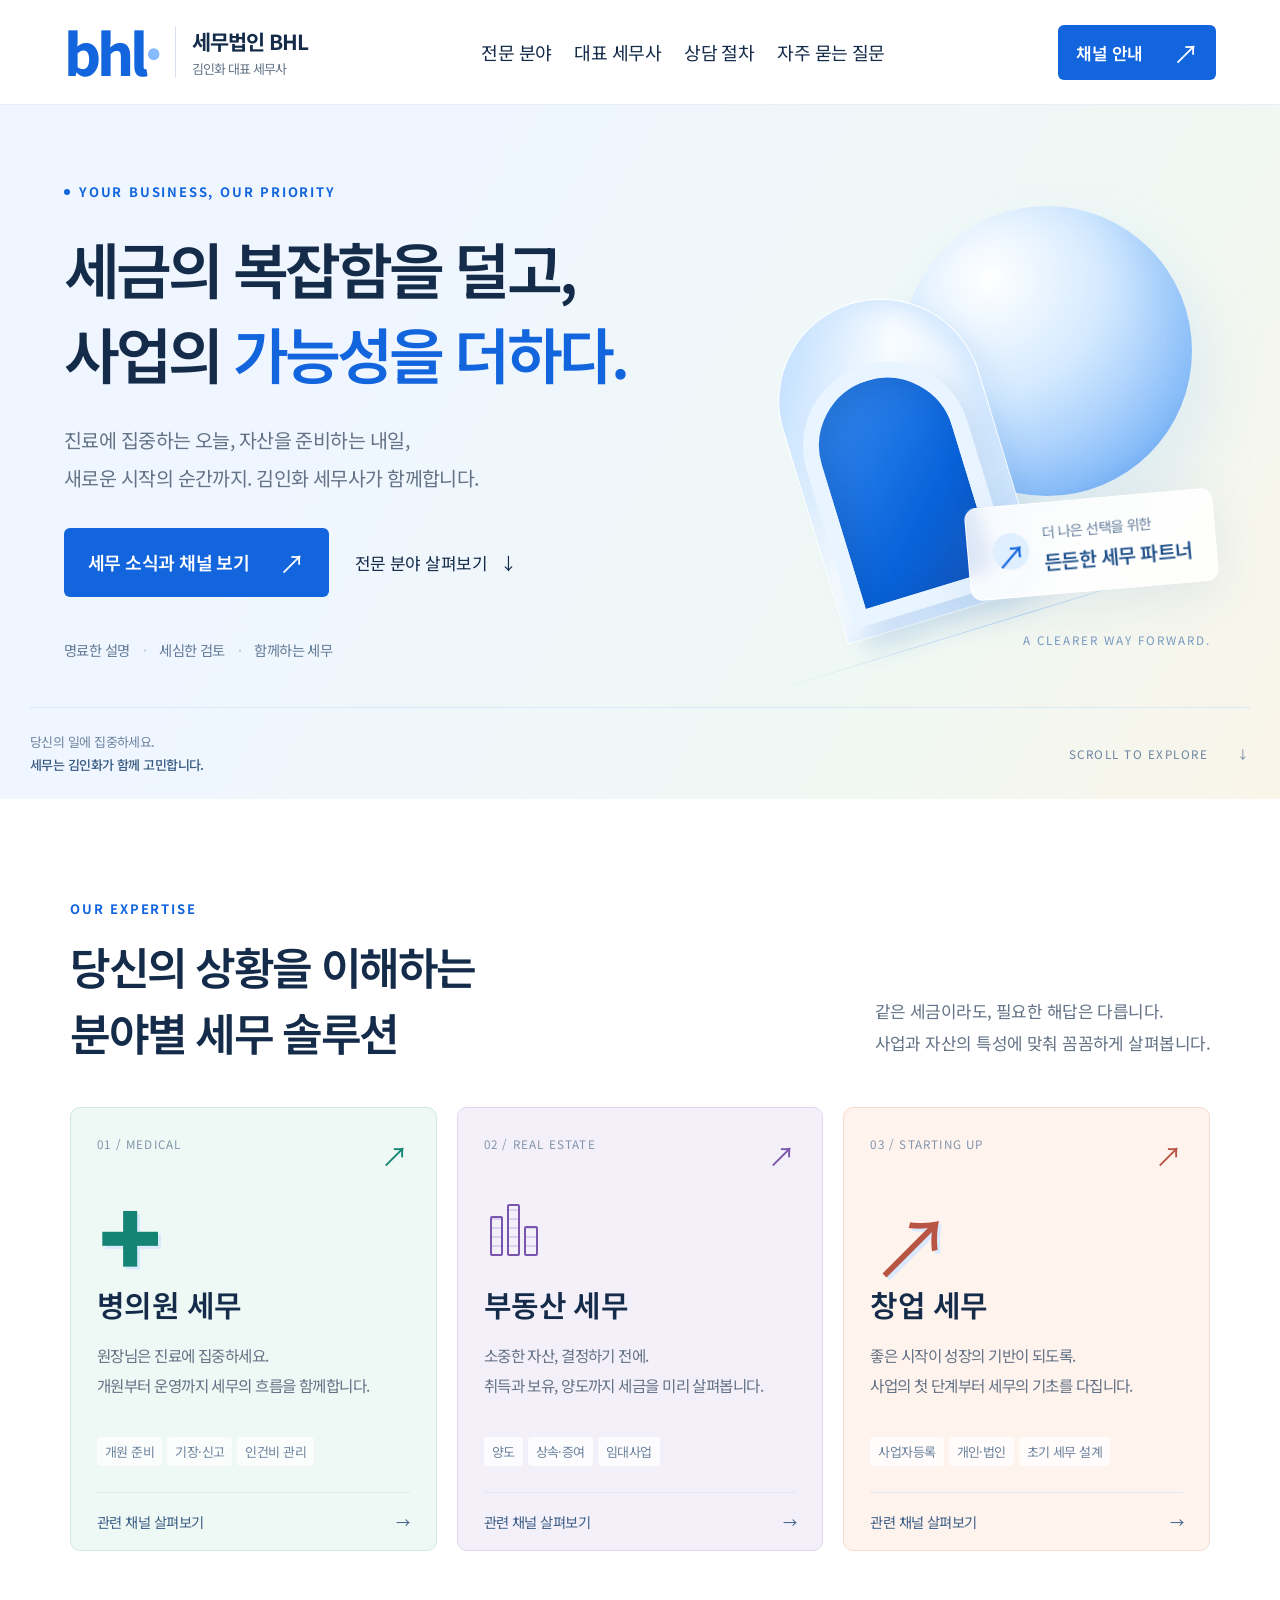
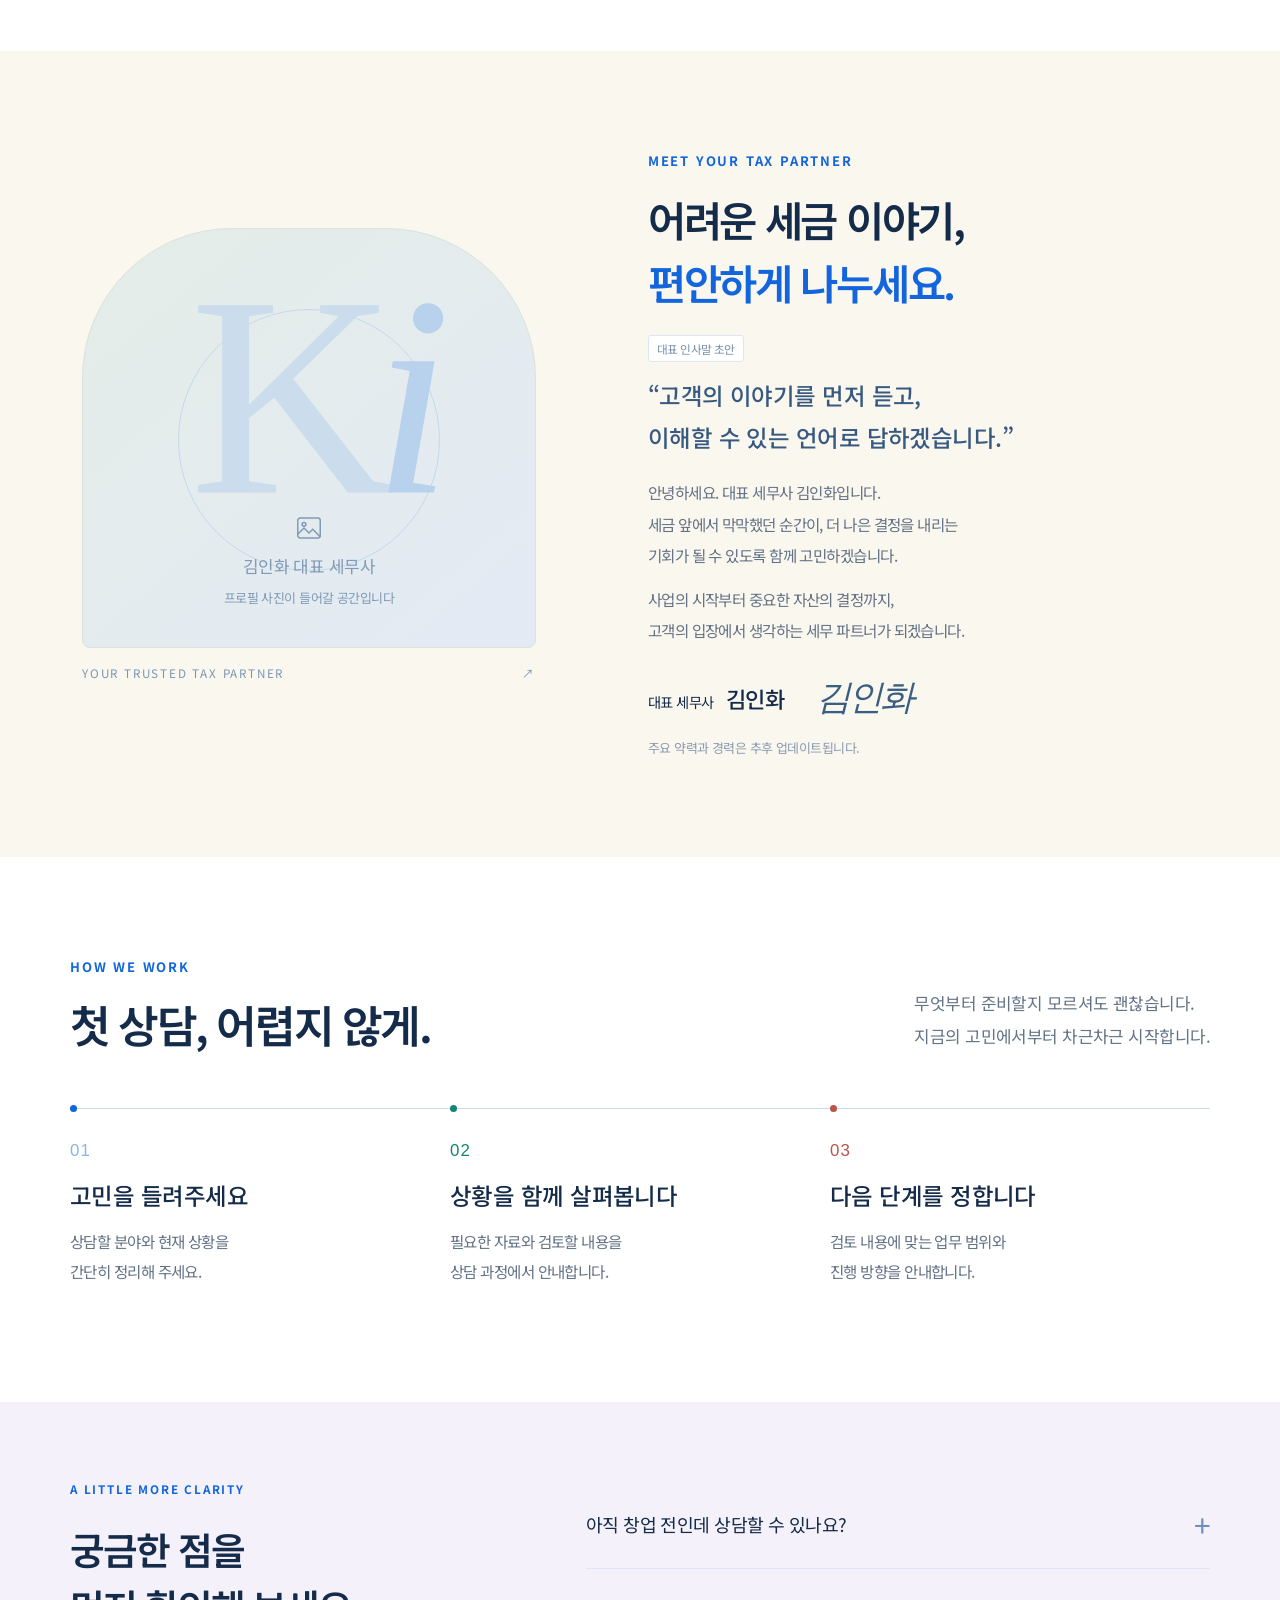
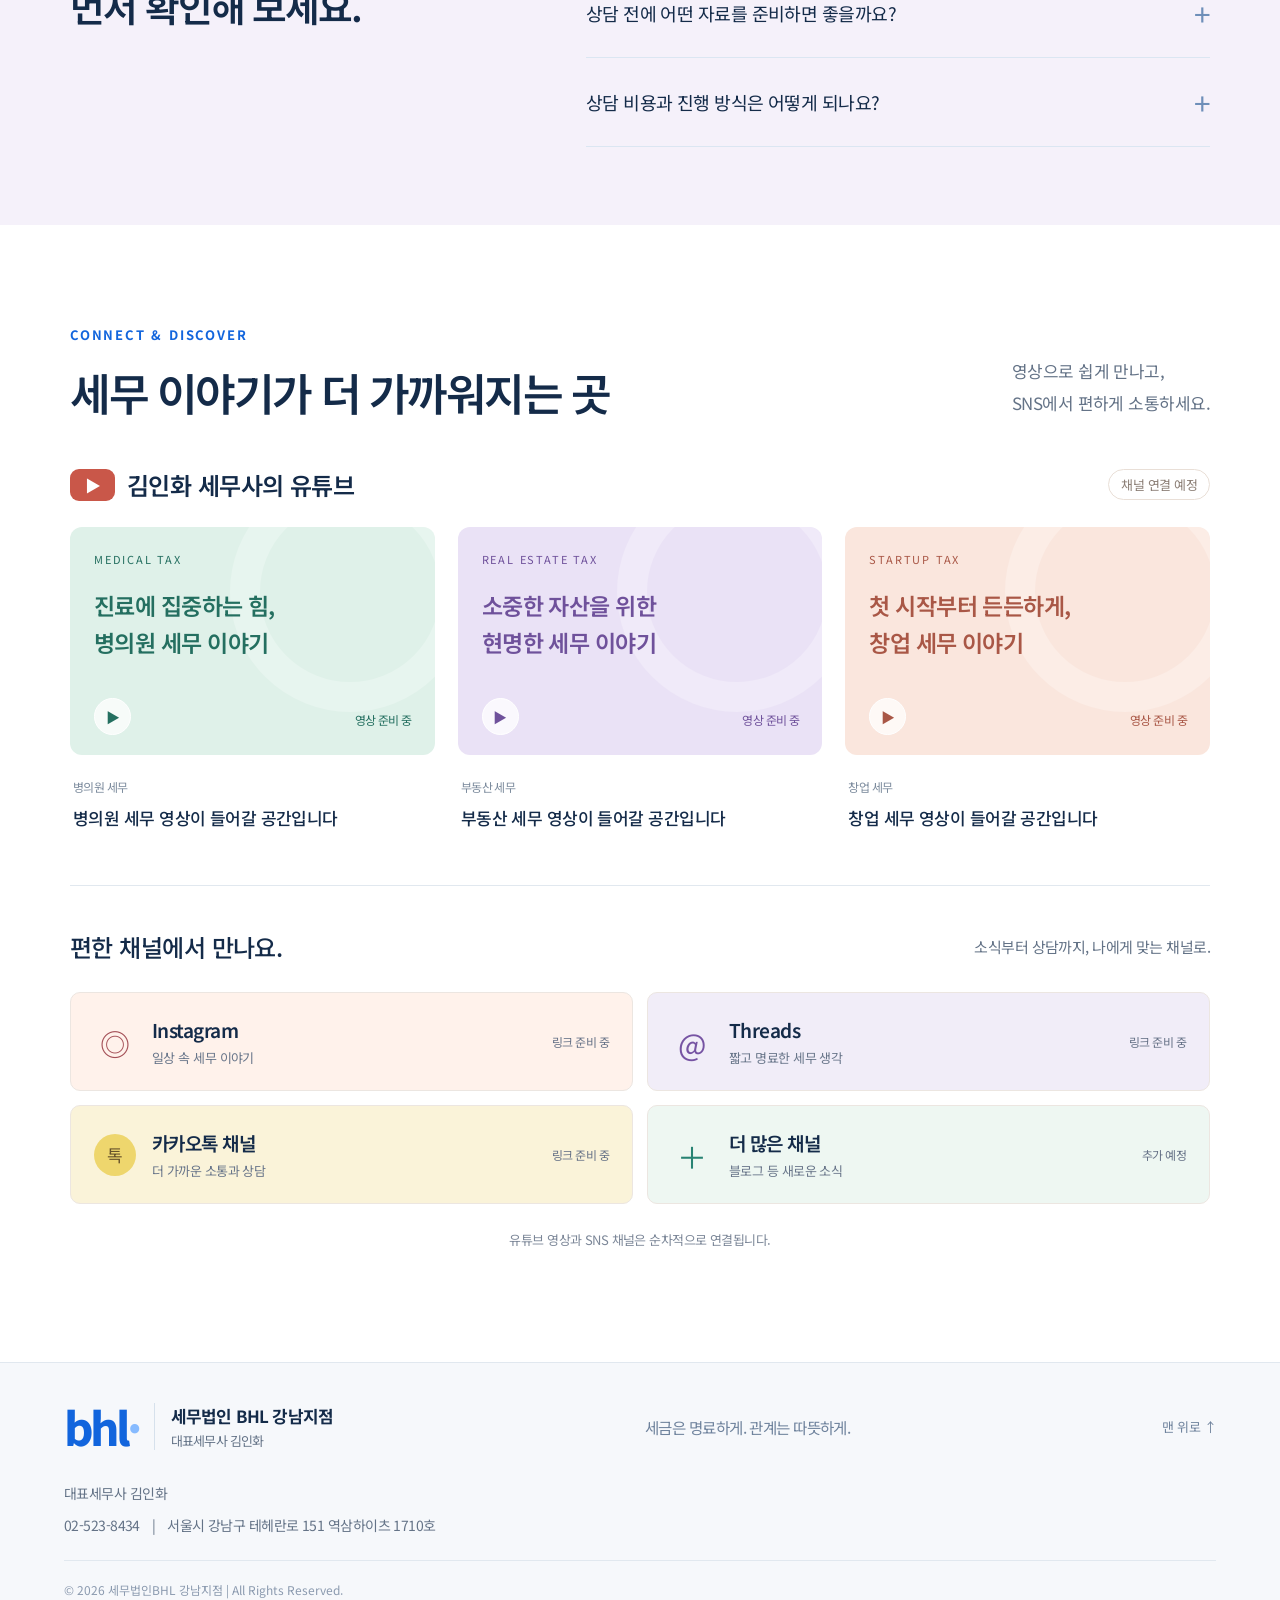
==== index.html @ 70207ac6 "Publish BHL Gangnam homepage with Vercel configuration" ====
<!doctype html>
<html lang="ko"><head><meta charset="utf-8"><meta name="viewport" content="width=device-width,initial-scale=1"><title>김인화 세무사 | 사업의 가능성을 더하는 세무</title><meta name="description" content="김인화 대표 세무사. 병의원 세무, 부동산 세무, 창업 세무를 이해하기 쉽게 안내합니다."><link rel="stylesheet" href="style.css"></head><body>
<header><a class="brand" href="#" aria-label="BHL 홈"><span class="brandmark">bhl<span>·</span></span><span class="brandtext">세무법인 BHL<small>김인화 대표 세무사</small></span></a><nav id="nav" aria-label="주 메뉴"><a href="#services">전문 분야</a><a href="#about">대표 세무사</a><a href="#process">상담 절차</a><a href="#faq">자주 묻는 질문</a></nav><a class="button small desktop-cta" href="#contact">채널 안내 <span>↗</span></a><button class="menu" aria-label="메뉴 열기" aria-expanded="false" aria-controls="nav">☰</button></header>
<main><section class="hero"><div class="hero-inner"><div class="hero-copy"><div class="eyebrow"><i></i> YOUR BUSINESS, OUR PRIORITY</div><h1>세금의 복잡함을 덜고,<br>사업의 <em>가능성을 더하다.</em></h1><p>진료에 집중하는 오늘, 자산을 준비하는 내일,<br>새로운 시작의 순간까지.<br class="mobile"> 김인화 세무사가 함께합니다.</p><div class="hero-actions"><a class="button" href="#contact">세무 소식과 채널 보기 <span>↗</span></a><a class="text-link" href="#services">전문 분야 살펴보기 <span>↓</span></a></div><div class="hero-note"><span>명료한 설명</span><b>·</b><span>세심한 검토</span><b>·</b><span>함께하는 세무</span></div></div><div class="hero-art" aria-hidden="true"><div class="orb"></div><div class="arch arch-one"></div><div class="arch arch-two"></div><div class="art-line"></div><div class="floating-label"><span class="mini-mark">↗</span><div>더 나은 선택을 위한<small>든든한 세무 파트너</small></div></div><span class="art-caption">A CLEARER WAY FORWARD.</span></div></div><div class="hero-bottom"><span>당신의 일에 집중하세요.<br><strong>세무는 김인화가 함께 고민합니다.</strong></span><a href="#services">SCROLL TO EXPLORE <span>↓</span></a></div></section>
<section id="services" class="section"><div class="section-heading"><div><div class="eyebrow">OUR EXPERTISE</div><h2>당신의 상황을 이해하는<br>분야별 세무 솔루션</h2></div><p>같은 세금이라도, 필요한 해답은 다릅니다.<br>사업과 자산의 특성에 맞춰 꼼꼼하게 살펴봅니다.</p></div><div class="services"><a class="service" href="#contact" data-field="병의원 세무"><div class="service-top"><span>01 / MEDICAL</span><span>↗</span></div><div class="service-icon medical">✚</div><h3>병의원 세무</h3><p>원장님은 진료에 집중하세요.<br>개원부터 운영까지 세무의 흐름을 함께합니다.</p><div class="tags"><span>개원 준비</span><span>기장·신고</span><span>인건비 관리</span></div><div class="service-bottom">관련 채널 살펴보기 <span>→</span></div></a><a class="service" href="#contact" data-field="부동산 세무"><div class="service-top"><span>02 / REAL ESTATE</span><span>↗</span></div><div class="service-icon building"><i></i><i></i><i></i></div><h3>부동산 세무</h3><p>소중한 자산, 결정하기 전에.<br>취득과 보유, 양도까지 세금을 미리 살펴봅니다.</p><div class="tags"><span>양도</span><span>상속·증여</span><span>임대사업</span></div><div class="service-bottom">관련 채널 살펴보기 <span>→</span></div></a><a class="service" href="#contact" data-field="창업 세무"><div class="service-top"><span>03 / STARTING UP</span><span>↗</span></div><div class="service-icon startup">↗</div><h3>창업 세무</h3><p>좋은 시작이 성장의 기반이 되도록.<br>사업의 첫 단계부터 세무의 기초를 다집니다.</p><div class="tags"><span>사업자등록</span><span>개인·법인</span><span>초기 세무 설계</span></div><div class="service-bottom">관련 채널 살펴보기 <span>→</span></div></a></div></section>
<section class="about-wrap" id="about"><div class="section about"><div class="portrait"><div class="portrait-frame"><span class="portrait-monogram">K<span>i</span></span><div class="portrait-placeholder"><svg viewBox="0 0 24 24" fill="none" stroke="currentColor" stroke-width="1.2" width="30"><rect x="3" y="4" width="18" height="16" rx="2"/><circle cx="8" cy="9" r="1.5"/><path d="m3 17 5-5 4 4 3-3 6 6"/></svg><span>김인화 대표 세무사</span><small>프로필 사진이 들어갈 공간입니다</small></div></div><div class="portrait-tag">YOUR TRUSTED TAX PARTNER <span>↗</span></div></div><div class="about-copy"><div class="eyebrow">MEET YOUR TAX PARTNER</div><h2>어려운 세금 이야기,<br><em>편안하게 나누세요.</em></h2><span class="draft-label">대표 인사말 초안</span><p class="quote">“고객의 이야기를 먼저 듣고,<br>이해할 수 있는 언어로 답하겠습니다.”</p><p>안녕하세요. 대표 세무사 김인화입니다.<br>세금 앞에서 막막했던 순간이, 더 나은 결정을 내리는<br class="wide"> 기회가 될 수 있도록 함께 고민하겠습니다.</p><p>사업의 시작부터 중요한 자산의 결정까지,<br>고객의 입장에서 생각하는 세무 파트너가 되겠습니다.</p><div class="signature"><span>대표 세무사 <strong>김인화</strong></span><span class="signature-script">김인화</span></div><div class="profile-note">주요 약력과 경력은 추후 업데이트됩니다.</div></div></div></section>
<section class="section" id="process"><div class="section-heading"><div><div class="eyebrow">HOW WE WORK</div><h2>첫 상담, 어렵지 않게.</h2></div><p>무엇부터 준비할지 모르셔도 괜찮습니다.<br>지금의 고민에서부터 차근차근 시작합니다.</p></div><div class="steps"><article><span>01</span><h3>고민을 들려주세요</h3><p>상담할 분야와 현재 상황을<br>간단히 정리해 주세요.</p></article><article><span>02</span><h3>상황을 함께 살펴봅니다</h3><p>필요한 자료와 검토할 내용을<br>상담 과정에서 안내합니다.</p></article><article><span>03</span><h3>다음 단계를 정합니다</h3><p>검토 내용에 맞는 업무 범위와<br>진행 방향을 안내합니다.</p></article></div></section>
<section class="faq-wrap" id="faq"><div class="section faq"><div><div class="eyebrow">A LITTLE MORE CLARITY</div><h2>궁금한 점을<br>먼저 확인해 보세요.</h2></div><div class="questions"><details><summary>아직 창업 전인데 상담할 수 있나요?<span>+</span></summary><p>사업을 준비하는 단계의 고민도 상담 주제가 됩니다. 예상 업종, 개업 시기, 개인·법인 여부 등 현재 계획을 정리해 주시면 상담에 도움이 됩니다.</p></details><details><summary>상담 전에 어떤 자료를 준비하면 좋을까요?<span>+</span></summary><p>상담 분야와 궁금한 점을 먼저 정리해 주세요. 사업 관련 현황이나 거래 계획 등 구체적인 자료는 상담 내용에 따라 별도로 안내할 예정입니다.</p></details><details><summary>상담 비용과 진행 방식은 어떻게 되나요?<span>+</span></summary><p>업무 범위와 검토 내용에 따라 달라질 수 있습니다. 구체적인 비용과 대면·비대면 상담 방식은 연락처 등록 후 안내할 예정입니다.</p></details></div></div></section>
<section class="section media-section" id="contact"><div class="section-heading"><div><div class="eyebrow">CONNECT & DISCOVER</div><h2>세무 이야기가 더 가까워지는 곳</h2></div><p>영상으로 쉽게 만나고,<br>SNS에서 편하게 소통하세요.</p></div><div class="youtube-heading"><span class="youtube-badge">▶</span><h3>김인화 세무사의 유튜브</h3><span class="coming">채널 연결 예정</span></div><div class="video-grid">
<article class="video-card"><div class="video-cover cover-medical"><span class="video-category">MEDICAL TAX</span><strong>진료에 집중하는 힘,<br>병의원 세무 이야기</strong><span class="play-icon">▶</span><small>영상 준비 중</small></div><div class="video-caption"><span>병의원 세무</span><h4>병의원 세무 영상이 들어갈 공간입니다</h4></div></article>
<article class="video-card"><div class="video-cover cover-estate"><span class="video-category">REAL ESTATE TAX</span><strong>소중한 자산을 위한<br>현명한 세무 이야기</strong><span class="play-icon">▶</span><small>영상 준비 중</small></div><div class="video-caption"><span>부동산 세무</span><h4>부동산 세무 영상이 들어갈 공간입니다</h4></div></article>
<article class="video-card"><div class="video-cover cover-startup"><span class="video-category">STARTUP TAX</span><strong>첫 시작부터 든든하게,<br>창업 세무 이야기</strong><span class="play-icon">▶</span><small>영상 준비 중</small></div><div class="video-caption"><span>창업 세무</span><h4>창업 세무 영상이 들어갈 공간입니다</h4></div></article></div>
<div class="social-heading"><h3>편한 채널에서 만나요.</h3><p>소식부터 상담까지, 나에게 맞는 채널로.</p></div><div class="social-grid"><div class="social-card instagram"><span class="social-symbol">◎</span><div><h4>Instagram</h4><p>일상 속 세무 이야기</p></div><span class="social-state">링크 준비 중</span></div><div class="social-card threads"><span class="social-symbol">@</span><div><h4>Threads</h4><p>짧고 명료한 세무 생각</p></div><span class="social-state">링크 준비 중</span></div><div class="social-card kakao"><span class="social-symbol">톡</span><div><h4>카카오톡 채널</h4><p>더 가까운 소통과 상담</p></div><span class="social-state">링크 준비 중</span></div><div class="social-card more-social"><span class="social-symbol">＋</span><div><h4>더 많은 채널</h4><p>블로그 등 새로운 소식</p></div><span class="social-state">추가 예정</span></div></div><p class="channel-note">유튜브 영상과 SNS 채널은 순차적으로 연결됩니다.</p></section>
</main><footer><div class="footer-top"><a class="brand" href="#"><span class="brandmark">bhl<span>·</span></span><span class="brandtext">세무법인 BHL 강남지점<small>대표세무사 김인화</small></span></a><span>세금은 명료하게. 관계는 따뜻하게.</span><a href="#">맨 위로 ↑</a></div><div class="footer-info"><div>대표세무사 김인화</div><div class="footer-contact"><a href="tel:025238434">02-523-8434</a><span class="footer-separator" aria-hidden="true">|</span><span>서울시 강남구 테헤란로 151 역삼하이츠 1710호</span></div></div><div class="footer-bottom"><span>© 2026 세무법인BHL 강남지점 | All Rights Reserved.</span></div></footer><a class="mobile-contact" href="#contact">채널 안내 <span>↗</span></a><script src="script.js"></script></body></html>
---- style.css ----
@import url('https://fonts.googleapis.com/css2?family=Noto+Sans+KR:wght@400;500;600;700;800&display=swap');
:root{--blue:#1265dd;--navy:#142b49;--muted:#647387;--line:#e1e8ef;--pale:#f3f8fe}*{box-sizing:border-box}html{scroll-behavior:smooth;scroll-padding-top:95px}body{margin:0;color:var(--navy);font-family:'Noto Sans KR',Arial,sans-serif;letter-spacing:-.035em;-webkit-font-smoothing:antialiased}a{color:inherit;text-decoration:none}button,select{font:inherit}button,a,summary,select{-webkit-tap-highlight-color:transparent}a:focus-visible,button:focus-visible,select:focus-visible,summary:focus-visible{outline:3px solid #609eff;outline-offset:5px}header{height:94px;display:flex;align-items:center;justify-content:space-between;padding:0 max(5vw,24px);background:#ffffffed;position:sticky;top:0;z-index:10;border-bottom:1px solid #e8eff7;backdrop-filter:blur(12px)}.brand{display:flex;align-items:center;gap:16px}.brandmark{font-size:57.2px;font-weight:800;letter-spacing:-4px;color:var(--blue);line-height:1}.brandmark>span{color:#87bbff}.brandtext{font-size:20.8px;font-weight:700;letter-spacing:-.05em;border-left:1px solid #d6e1ec;padding-left:16px}.brandtext small{display:block;font-size:13px;color:var(--muted);margin-top:3px;font-weight:400}nav{display:flex;gap:35px;font-size:18.2px}nav a:hover,.text-link:hover{color:var(--blue)}.button{border:0;background:var(--blue);color:white;display:inline-flex;align-items:center;justify-content:space-between;gap:30px;min-height:56px;padding:16px 24px;border-radius:6px;font-size:18.2px;font-weight:600;cursor:pointer;transition:background .2s,transform .2s}.button:hover{background:#074fac;transform:translateY(-2px)}.button span{font-size:26px;font-weight:400}.button.small{min-height:43px;padding:9px 18px;font-size:16.9px}.menu{display:none}.hero{background:#edf5ff;position:relative;overflow:hidden}.hero-inner{max-width:1360px;margin:auto;min-height:602px;display:grid;grid-template-columns:1.2fr 1fr;align-items:center;padding:70px 5vw 40px}.eyebrow{font-size:13px;letter-spacing:1.8px;font-weight:700;color:var(--blue);margin-bottom:24px;display:flex;align-items:center;gap:9px}.eyebrow i{width:6px;height:6px;border-radius:50%;background:var(--blue)}h1{font-size:clamp(44.2px,4.745vw,72.8px);line-height:1.4;letter-spacing:-.065em;margin:0 0 26px;font-weight:600}em{font-style:normal;color:var(--blue)}.hero-copy{position:relative;z-index:2}.hero p{font-size:19.5px;line-height:1.9;color:var(--muted);margin:0 0 32px}.hero-actions{display:flex;gap:26px;align-items:center}.text-link{font-size:16.9px}.text-link span{padding-left:8px}.hero-note{display:flex;gap:13px;align-items:center;margin-top:42px;font-size:14.3px;color:#637b97}.hero-note b{font-weight:400;color:#afc4de}.hero-art{position:relative;height:460px;isolation:isolate}.orb{width:290px;height:290px;border-radius:50%;background:radial-gradient(circle at 30% 25%,#fff 0,#d5eaff 38%,#8fc1fa 75%,#4389e1 100%);position:absolute;top:15px;right:5%;box-shadow:inset -20px -10px 40px #4794ee20,20px 30px 60px #83b7f22b}.arch{position:absolute;border-radius:150px 150px 0 0;transform:rotate(-17deg);box-shadow:inset -12px 4px 22px #d3e8ff,15px 15px 20px #5596df14}.arch-one{width:205px;height:326px;background:linear-gradient(120deg,#b2d7ff,#f8fcff 40%,#d2e8ff);top:105px;left:55px;border:1px solid #fff}.arch-two{width:168px;height:250px;top:169px;left:74px;background:linear-gradient(135deg,#3b8cf0,#0863da 65%,#1251b6);border:16px solid #e8f4ff;box-shadow:inset 10px 10px 30px #00469f50,12px 20px 30px #4684cc30}.art-line{position:absolute;bottom:27px;left:10px;right:-20px;height:1px;background:linear-gradient(90deg,transparent,#b7d4f4,transparent);transform:rotate(-17deg)}.floating-label{position:absolute;right:0;bottom:60px;background:#ffffffd9;backdrop-filter:blur(10px);padding:18px 24px;border:1px solid white;border-radius:12px;display:flex;align-items:center;gap:14px;box-shadow:0 12px 50px #4979b21c;font-size:14.3px;color:#69819e;transform:rotate(-5deg)}.floating-label small{display:block;font-size:19.5px;color:#22538c;margin-top:5px;font-weight:600}.mini-mark{background:#e0efff;color:var(--blue);border-radius:50%;width:37px;height:37px;display:grid;place-items:center;font-size:31.2px}.art-caption{position:absolute;right:5px;bottom:3px;font-size:11.7px;letter-spacing:2px;color:#7899c0}.hero-bottom{border-top:1px solid #d8e6f6;max-width:1220px;margin:auto;padding:22px 0;display:flex;justify-content:space-between;align-items:center;font-size:13px;color:#6c84a0;line-height:1.8}.hero-bottom strong{font-weight:500;color:#385a82}.hero-bottom a{font-size:11.7px;letter-spacing:1.5px}.hero-bottom a span{margin-left:24px}.section{max-width:1200px;margin:0 auto;padding:100px 30px}.section-heading{display:flex;justify-content:space-between;align-items:flex-end;margin-bottom:42px}.section-heading .eyebrow{margin-bottom:15px}h2{font-size:44.2px;line-height:1.5;font-weight:600;letter-spacing:-.055em;margin:0}.section-heading p{font-size:16.9px;color:var(--muted);line-height:1.9;margin:0 0 6px}.services{display:grid;grid-template-columns:repeat(3,1fr);gap:20px}.service{border:1px solid var(--line);padding:27px 26px 0;border-radius:10px;transition:background .2s,border .2s,transform .2s}.service:hover{border-color:#8dbbfa;background:#f5f9ff;transform:translateY(-5px)}.service-top{display:flex;justify-content:space-between;font-size:11.7px;letter-spacing:1.2px;color:#8295ac}.service-top>span:last-child{font-size:27.3px;color:var(--blue)}.service-icon{height:58px;width:60px;margin:27px 0 22px;color:var(--blue);font-size:62.4px;line-height:1;text-shadow:3px 3px #d9eafe}.medical{font-size:66.3px}.building{display:flex;gap:4px;align-items:flex-end;padding:4px 6px}.building i{width:14px;height:40px;border:2px solid #1670e4;background:repeating-linear-gradient(0deg,transparent 0 7px,#bad8fc 7px 9px);border-radius:2px}.building i:nth-child(2){height:52px}.building i:last-child{height:30px}.startup{font-size:83.2px}.service h3{font-size:29.9px;margin:0 0 15px;font-weight:600}.service p{font-size:15.6px;line-height:1.9;color:var(--muted);margin:0}.tags{display:flex;flex-wrap:wrap;gap:5px;margin:24px 0 26px}.tags span{font-size:13px;background:#f0f5fb;color:#6c839f;border-radius:4px;padding:5px 8px}.service-bottom{border-top:1px solid var(--line);display:flex;justify-content:space-between;padding:18px 0;font-size:14.3px;color:#3e6088}.about-wrap{background:#f5f8fc}.about{display:grid;grid-template-columns:.85fr 1fr;gap:100px;align-items:center}.portrait{padding:0 12px}.portrait-frame{height:420px;background:#e2ebf5;position:relative;border-radius:150px 150px 8px 8px;overflow:hidden;border:1px solid #d5e3f2}.portrait-frame:before{content:'';position:absolute;width:260px;height:260px;border:1px solid #c5d8ed;border-radius:50%;left:50%;top:80px;transform:translateX(-50%)}.portrait-monogram{position:absolute;font-size:286px;letter-spacing:-24px;font-family:Georgia,serif;color:#cbdced;left:50%;top:40%;transform:translate(-50%,-50%)}.portrait-monogram span{font-style:italic;color:#b8d1ed}.portrait-placeholder{position:absolute;bottom:40px;left:0;right:0;display:flex;align-items:center;flex-direction:column;color:#819ab6;font-size:16.9px;gap:10px}.portrait-placeholder small{font-size:13px}.portrait-tag{margin-top:16px;font-size:11.7px;letter-spacing:1.8px;display:flex;justify-content:space-between;color:#7b96b5}.about-copy .eyebrow{margin-bottom:18px}.about-copy h2{font-size:41.6px;margin-bottom:22px}.draft-label{display:inline-block;font-size:11.7px;background:white;color:#7890ae;padding:4px 8px;border:1px solid #dce7f3;border-radius:3px}.about-copy .quote{font-size:23.4px;color:#385a80;line-height:1.8;margin:12px 0 19px;font-weight:500}.about-copy p{font-size:15.6px;color:var(--muted);line-height:2;margin:13px 0}.signature{display:flex;align-items:center;gap:32px;margin-top:28px;font-size:14.3px}.signature strong{font-size:22.1px;margin-left:9px;font-weight:500}.signature-script{font-size:35.1px;font-style:italic;letter-spacing:-3px;color:#3a5d83;font-family:serif}.profile-note{font-size:13px;color:#8a9bb0;margin-top:17px}.steps{display:grid;grid-template-columns:repeat(3,1fr);margin-top:50px}.steps article{position:relative;border-top:1px solid #cadbf0;padding:28px 30px 0 0}.steps article:before{content:'';width:7px;height:7px;position:absolute;top:-4px;left:0;background:var(--blue);border-radius:50%}.steps article>span{color:#8db3e5;font-size:16.9px;font-family:Arial;letter-spacing:1px}.steps h3{font-size:23.4px;font-weight:500;margin:17px 0 11px}.steps p{font-size:15.6px;line-height:1.9;color:var(--muted)}.faq-wrap{background:#f7faff}.faq{display:grid;grid-template-columns:1fr 1.4fr;gap:70px;padding-top:78px;padding-bottom:78px}.faq h2{font-size:37.7px}.faq .eyebrow{font-size:11.7px}details{border-bottom:1px solid #dbe6f2}summary{list-style:none;cursor:pointer;padding:22px 0;font-size:18.2px;display:flex;justify-content:space-between;align-items:center;gap:18px}summary::-webkit-details-marker{display:none}summary span{font-size:29.9px;color:#6e8fb9;font-weight:400}details[open] summary span{transform:rotate(45deg)}details p{font-size:15.6px;line-height:1.9;color:var(--muted);padding-right:28px;margin:0 0 24px}.contact{display:grid;grid-template-columns:1fr .85fr;gap:100px;align-items:center}.contact h2{font-size:49.4px}.contact p{font-size:16.9px;line-height:1.9;color:var(--muted)}.contact-panel{padding:30px;background:#f3f8ff;border:1px solid #dce9fa;border-radius:12px}.contact-panel label{font-size:18.2px;font-weight:600;display:block;margin-bottom:16px}select{padding:14px 12px;background:white;border:1px solid #d6e3f4;border-radius:5px;color:#466381;width:100%;font-size:16.9px;margin-bottom:12px}.contact-panel .button{width:100%;font-size:16.9px}.contact-panel .contact-status{display:flex;align-items:center;justify-content:center;gap:6px;font-size:14.3px;margin:18px 0 3px}.contact-status i{width:5px;height:5px;background:#9eb5d2;border-radius:50%}.contact-panel>small{display:block;text-align:center;font-size:13px;color:#7e94af;line-height:1.7}#preparation{margin-top:18px;padding-top:15px;border-top:1px solid #d3e3f7;font-size:15.6px;line-height:1.8;color:#3e6089}footer{background:#f6f8fb;border-top:1px solid var(--line);padding:40px max(5vw,30px) 25px}.footer-top{display:flex;align-items:center;justify-content:space-between}.footer-top>.brand .brandmark{font-size:45.5px}.footer-top>.brand .brandtext{font-size:16.9px}.footer-top>span{font-size:15.6px;color:#6f839d}.footer-top>a:last-child{font-size:13px;color:#6f839d}.footer-info{font-size:13px;color:#8493a6;margin-top:30px;line-height:1.8}.footer-info span{margin-left:20px}.footer-bottom{margin-top:22px;border-top:1px solid var(--line);padding-top:20px;font-size:11.7px;color:#8b9aaf;display:flex;justify-content:space-between;letter-spacing:0}.mobile,.mobile-contact{display:none}@media(min-width:1500px){.hero-inner{padding-left:60px;padding-right:60px}}@media(max-width:1050px){nav{gap:19px}header{padding:0 26px}.hero-inner{padding-left:35px;padding-right:35px}.hero-art{transform:scale(.85);transform-origin:center right}.hero-bottom{margin:0 35px}.about{gap:50px}.contact{gap:50px}.hero-actions{gap:15px}.hero-actions .button{padding:14px 18px;gap:15px}.section{padding-top:80px;padding-bottom:80px}.service{padding-left:20px;padding-right:20px}}@media(max-width:760px){header{height:75px;padding:0 22px}.brandmark{font-size:46.8px}.brandtext{font-size:16.9px;padding-left:12px}.brand{gap:12px}.brandtext small{font-size:11.7px}.desktop-cta{display:none}.menu{display:block;background:none;border:0;color:var(--navy);font-size:29.9px;padding:8px}nav{display:none;position:absolute;top:75px;left:0;right:0;background:white;padding:23px;box-shadow:0 10px 15px #254e7710;flex-direction:column;gap:24px}nav.open{display:flex}.hero-inner{grid-template-columns:1fr;padding:52px 24px 10px;min-height:0}.eyebrow{font-size:11.7px;letter-spacing:1.5px;margin-bottom:21px}h1{font-size:46.8px;line-height:1.43}.hero p{font-size:16.9px;line-height:1.9;margin-bottom:25px}.hero-actions{gap:20px}.hero-actions .button{font-size:15.6px;gap:15px;min-height:51px;padding:13px 16px}.text-link{font-size:14.3px}.hero-note{margin-top:25px;font-size:13px;gap:10px}.hero-art{height:330px;max-width:390px;width:100%;margin:-5px auto 0;transform:scale(.78);transform-origin:50% 40%}.orb{width:250px;height:250px;top:20px;right:-5px}.arch-one{height:275px;width:180px;top:65px;left:30px}.arch-two{height:215px;width:145px;top:108px;left:49px}.floating-label{bottom:0;right:-15px}.art-caption{bottom:-35px}.hero-bottom{margin:0 24px;padding:18px 0}.hero-bottom>a{font-size:9.1px;letter-spacing:.7px}.hero-bottom>a span{margin-left:5px}.hero-bottom>span{font-size:11.7px}.section{padding:62px 24px}.section-heading{display:block;margin-bottom:28px}h2{font-size:35.1px}.section-heading p{font-size:15.6px;margin-top:18px}.services{grid-template-columns:1fr;gap:16px}.service{padding:22px 24px 0;position:relative}.service-icon{position:absolute;right:28px;top:56px;margin:0;transform:scale(.8)}.service h3{margin-top:18px;font-size:28.6px}.service p{font-size:15.6px}.tags{margin:18px 0 20px}.service-bottom{padding:16px 0}.about{grid-template-columns:1fr;gap:35px}.portrait{max-width:340px;width:100%;margin:0 auto;padding:0 16px}.portrait-frame{height:350px}.about-copy h2{font-size:36.4px}.about-copy .quote{font-size:23.4px}.about-copy p{font-size:16.9px}.steps{grid-template-columns:1fr;margin-top:35px}.steps article{padding:0 0 27px 28px;border-top:0;border-left:1px solid #cadbf0}.steps article:before{left:-4px;top:4px}.steps h3{margin-top:8px;font-size:22.1px}.steps p{margin:8px 0 0}.steps article:last-child{padding-bottom:0;border-left-color:transparent}.faq{grid-template-columns:1fr;gap:23px}.faq h2{font-size:35.1px}.faq .eyebrow{margin-bottom:17px}summary{font-size:16.9px;padding:20px 0}.contact{grid-template-columns:1fr;gap:25px}.contact h2{font-size:41.6px}.contact-panel{padding:24px}.contact .eyebrow{font-size:10.4px}footer{padding:32px 24px 90px}.footer-top{flex-wrap:wrap;gap:25px}.footer-top>span{display:none}.footer-info span{display:block;margin:8px 0 0}.footer-bottom{flex-direction:column;gap:10px;font-size:10.4px}.mobile{display:block}.mobile-contact{display:flex;position:fixed;bottom:14px;left:20px;right:20px;background:var(--blue);color:white;z-index:9;justify-content:space-between;align-items:center;padding:14px 22px;border-radius:7px;box-shadow:0 5px 20px #0b56bb30;font-size:16.9px}.mobile-contact span{font-size:26px}html{scroll-padding-top:88px}}@media(prefers-reduced-motion:reduce){html{scroll-behavior:auto}*{transition:none!important}}
@media(max-width:760px){h1{font-size:clamp(33.8px,9.75vw,44.2px)}}

/* Five-color palette: blue, mint, coral, lavender and warm ivory. */
:root{--mint:#148574;--coral:#b95545;--lavender:#7955ad;--ivory:#faf5e9}
.hero{background:linear-gradient(120deg,#eff6ff 30%,#f0f8f4 72%,#faf5e9)}
.services .service:nth-child(1){background:#eef8f4;border-color:#d1e8df}.services .service:nth-child(1) .service-icon,.services .service:nth-child(1) .service-top>span:last-child{color:var(--mint)}
.services .service:nth-child(2){background:#f4f0fa;border-color:#e1d7ee}.services .service:nth-child(2) .service-top>span:last-child{color:var(--lavender)}.building i{border-color:var(--lavender);background:repeating-linear-gradient(0deg,transparent 0 7px,#ddd0ee 7px 9px)}
.services .service:nth-child(3){background:#fff3ed;border-color:#f2dcd0}.services .service:nth-child(3) .service-icon,.services .service:nth-child(3) .service-top>span:last-child{color:var(--coral)}.service .tags span{background:#ffffffc9}.about-wrap{background:#faf7ef}.portrait-frame{background:linear-gradient(140deg,#e4ede7,#e3eaf5);border-color:#d8e3db}.faq-wrap{background:#f5f1fa}.steps article:nth-child(2):before{background:var(--mint)}.steps article:nth-child(3):before{background:var(--coral)}.steps article:nth-child(2)>span{color:var(--mint)}.steps article:nth-child(3)>span{color:var(--coral)}
.hero-inner{grid-template-columns:1.4fr 1fr;gap:12px}.hero-art{min-width:0}.hero-actions{flex-wrap:wrap}.service-icon{flex-shrink:0}.service p{min-height:72px}.service-bottom{gap:10px}.youtube-heading{display:flex;gap:12px;align-items:center;margin:0 0 25px}.youtube-heading h3{font-size:24px;font-weight:600;margin:0}.youtube-badge{background:#c95749;color:white;display:grid;place-items:center;border-radius:9px;width:45px;height:32px;font-size:16px}.coming{font-size:13px;color:#8b7e75;border:1px solid #e9dfd7;border-radius:20px;padding:5px 12px;margin-left:auto}.video-grid{display:grid;grid-template-columns:repeat(3,minmax(0,1fr));gap:23px}.video-card{min-width:0}.video-cover{aspect-ratio:16/10;border-radius:12px;padding:24px;position:relative;overflow:hidden;display:flex;flex-direction:column}.video-cover:after{content:'';position:absolute;right:-35px;top:-55px;width:180px;height:180px;border:30px solid #ffffff40;border-radius:50%;pointer-events:none}.cover-medical{background:#dff1e9;color:#246f60}.cover-estate{background:#eae2f6;color:#6f519b}.cover-startup{background:#fae6dd;color:#a95746}.video-category{font-size:11px;letter-spacing:1.8px;position:relative;z-index:1}.video-cover strong{font-size:23px;font-weight:600;line-height:1.6;margin-top:20px;position:relative;z-index:1}.play-icon{position:absolute;bottom:20px;left:24px;background:#ffffffbf;border:1px solid #ffffff;border-radius:50%;width:37px;height:37px;display:grid;place-items:center;font-size:14px}.video-cover small{position:absolute;bottom:27px;right:23px;font-size:12px}.video-caption{padding:18px 3px}.video-caption>span{font-size:12px;color:#7c8b9d}.video-caption h4{font-size:17px;line-height:1.7;font-weight:500;margin:7px 0 0}.social-heading{border-top:1px solid var(--line);margin-top:34px;padding-top:35px;display:flex;justify-content:space-between;align-items:center;gap:20px}.social-heading h3{font-size:24px;font-weight:500;margin:0}.social-heading p{font-size:15px;color:var(--muted)}.social-grid{display:grid;grid-template-columns:repeat(2,minmax(0,1fr));gap:14px;margin-top:20px}.social-card{padding:23px;border-radius:10px;display:flex;align-items:center;gap:16px;border:1px solid #ece6e1}.instagram{background:#fff2eb}.threads{background:#f1edf8}.kakao{background:#faf3d9}.more-social{background:#eef7f2}.social-symbol{width:42px;height:42px;display:grid;place-items:center;font-size:30px;color:#a45057}.threads .social-symbol{color:#7653a3}.kakao .social-symbol{background:#eed66d;border-radius:50%;font-size:17px;color:#66522b}.more-social .social-symbol{color:#288373}.social-card h4{font-size:19px;font-weight:600;margin:0}.social-card p{font-size:13px;margin:5px 0 0;color:#69768a}.social-state{margin-left:auto;font-size:12px;color:#667287;white-space:nowrap}.channel-note{color:#7c8798;font-size:13px;text-align:center;margin-top:26px}header{min-height:105px;height:auto;padding-top:16px;padding-bottom:16px}nav{gap:23px}.brandtext{white-space:nowrap}.section-heading{gap:30px}.section-heading p{flex-shrink:0}
@media(max-width:1050px){nav{gap:14px;font-size:16px}.brandtext{font-size:17px}.brandmark{font-size:48px}.brandtext small{font-size:11px}.hero-inner{grid-template-columns:1.4fr 1fr}.hero-art{transform:scale(.75)}.service{padding-left:19px;padding-right:19px}.video-cover{padding:19px}.video-cover strong{font-size:20px}.about{gap:45px}}
@media(max-width:760px){header{height:86px;min-height:86px;padding:12px 22px}.brandmark{font-size:44px}.brandtext{font-size:16px}.brandtext small{font-size:11px}nav{top:86px;font-size:18px}.hero-inner{grid-template-columns:1fr;gap:0}.hero-art{transform:scale(.78)}h1{font-size:clamp(33.8px,9.75vw,44.2px);line-height:1.4}.hero-actions{gap:16px}.hero-note{flex-wrap:wrap}.service-icon{top:68px;right:18px;transform:scale(.65)}.service p{padding-right:30px;min-height:0}.service h3{margin-right:60px}.service-bottom{font-size:14.3px}.about-copy .quote{font-size:23.4px}.section-heading p{flex-shrink:1}.video-grid{grid-template-columns:1fr;gap:18px}.video-cover{aspect-ratio:16/9;padding:24px}.video-cover strong{font-size:25px;line-height:1.5}.video-caption h4{font-size:19px}.youtube-heading{flex-wrap:wrap;gap:10px}.youtube-heading h3{font-size:21px}.coming{font-size:12px;margin-left:0}.social-heading{display:block;margin-top:25px}.social-heading h3{font-size:24px}.social-heading p{font-size:15px;line-height:1.8}.social-grid{grid-template-columns:1fr}.social-card{padding:21px 17px;gap:12px}.social-card h4{font-size:19px}.social-card p{font-size:13px}.social-state{font-size:11px}.channel-note{font-size:13px;line-height:1.8}.faq h2{font-size:35.1px}.hero-bottom{gap:12px}.hero-bottom>a{font-size:9px;max-width:110px}.hero-bottom>span{font-size:11px}html{scroll-padding-top:100px}}
body{word-break:keep-all;overflow-wrap:break-word}@media(max-width:760px){h1 em{display:inline-block}.service-icon{top:66px}.hero-copy{min-width:0}}
.footer-info{font-size:14px;line-height:1.9;color:#647387}.footer-contact{display:flex;align-items:baseline;flex-wrap:wrap;column-gap:12px;margin-top:5px}.footer-info .footer-contact span{margin:0}.footer-contact a{white-space:nowrap}.footer-contact a:hover{text-decoration:underline}.footer-bottom{font-size:12px}@media(max-width:760px){footer .brandtext{font-size:15px}.footer-info{font-size:14px}.footer-info .footer-contact span{display:inline;margin:0}.footer-info .footer-contact>span:last-child{display:block;flex-basis:100%}.footer-info .footer-contact .footer-separator{display:none}.footer-bottom{font-size:11px;line-height:1.8}}
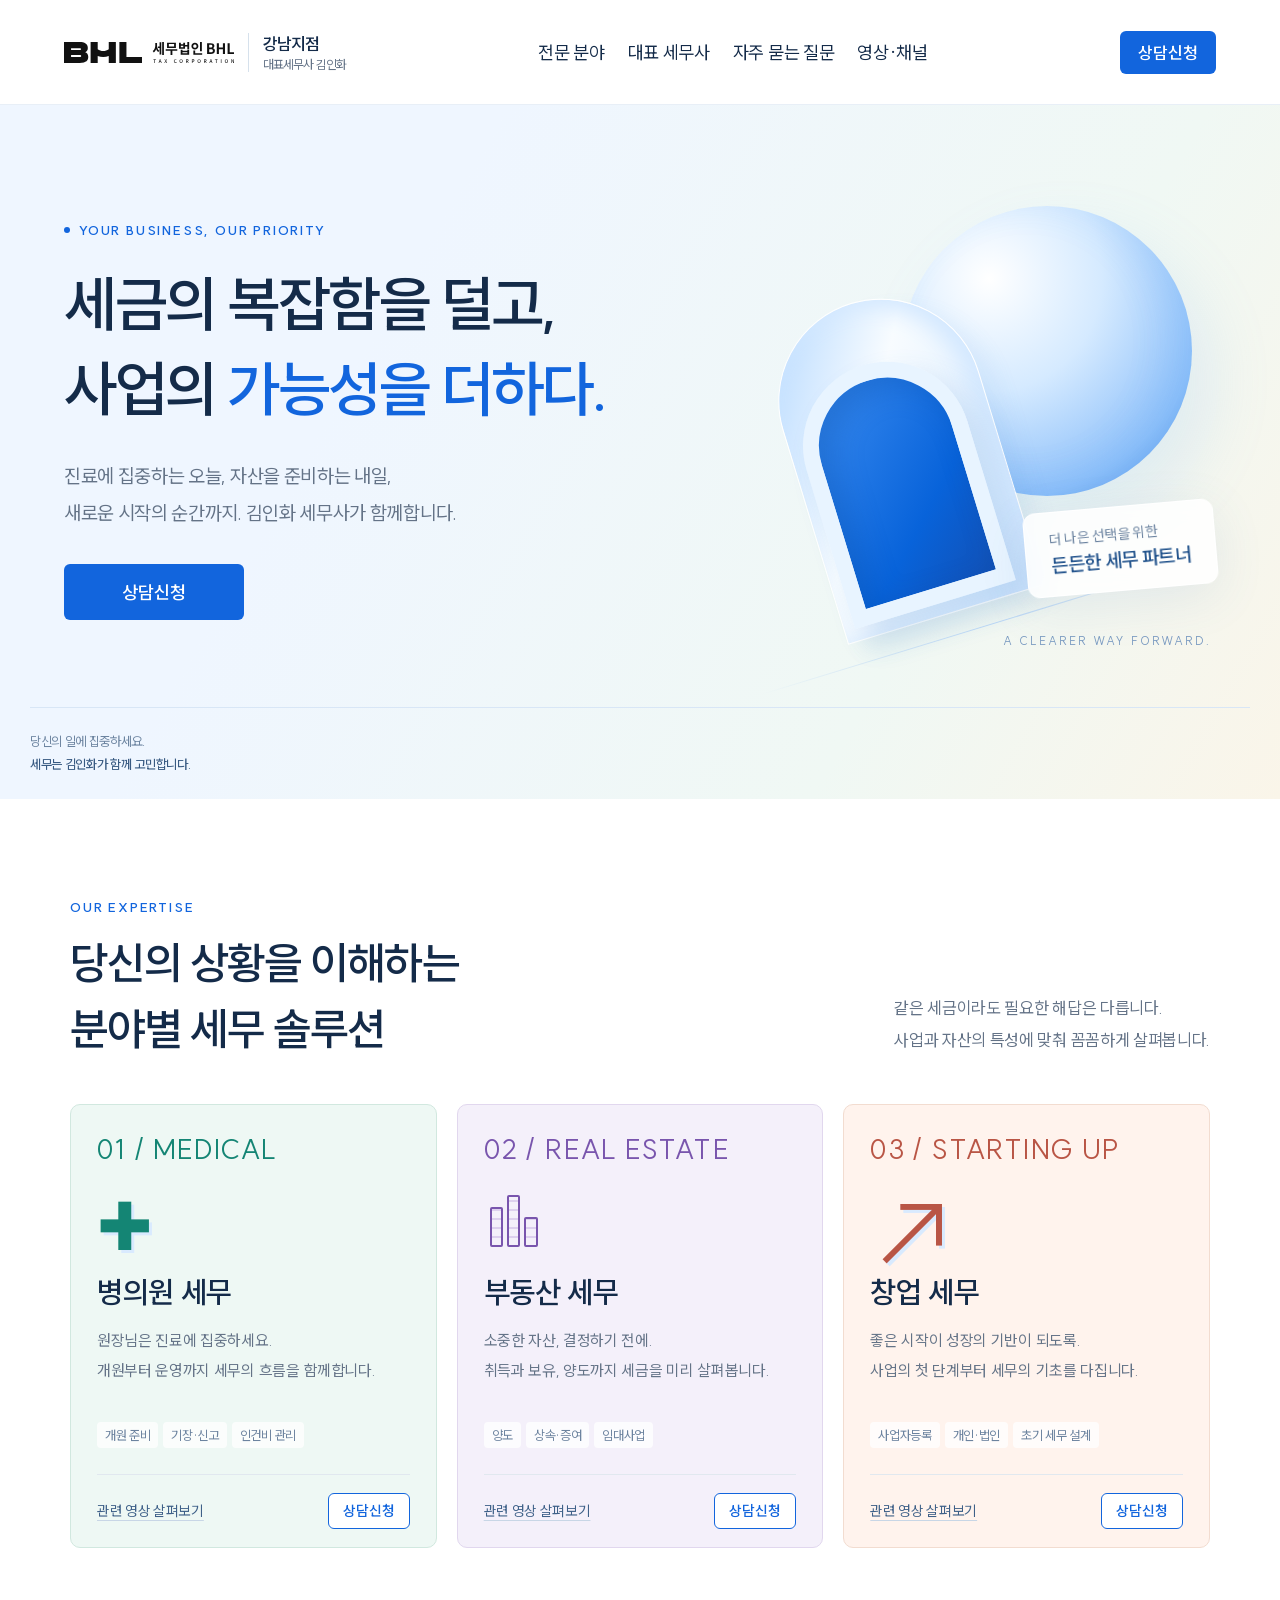
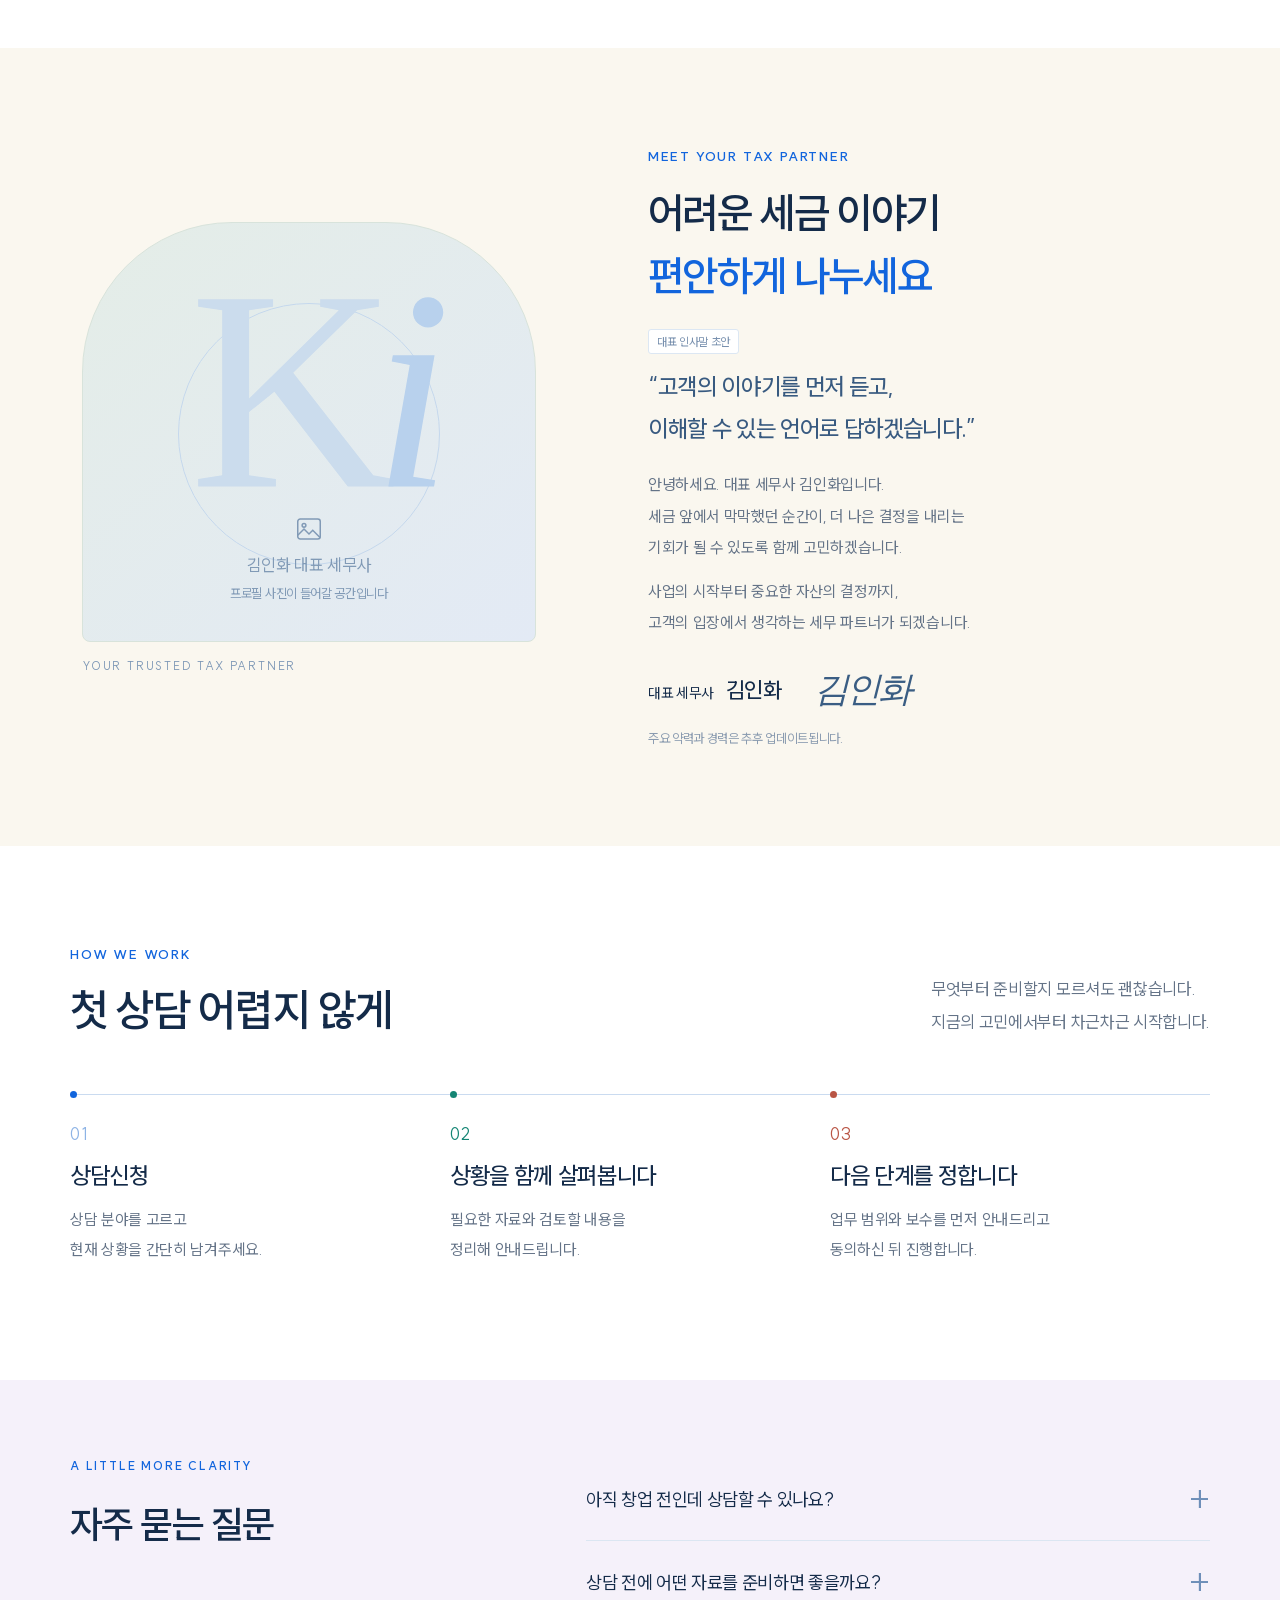
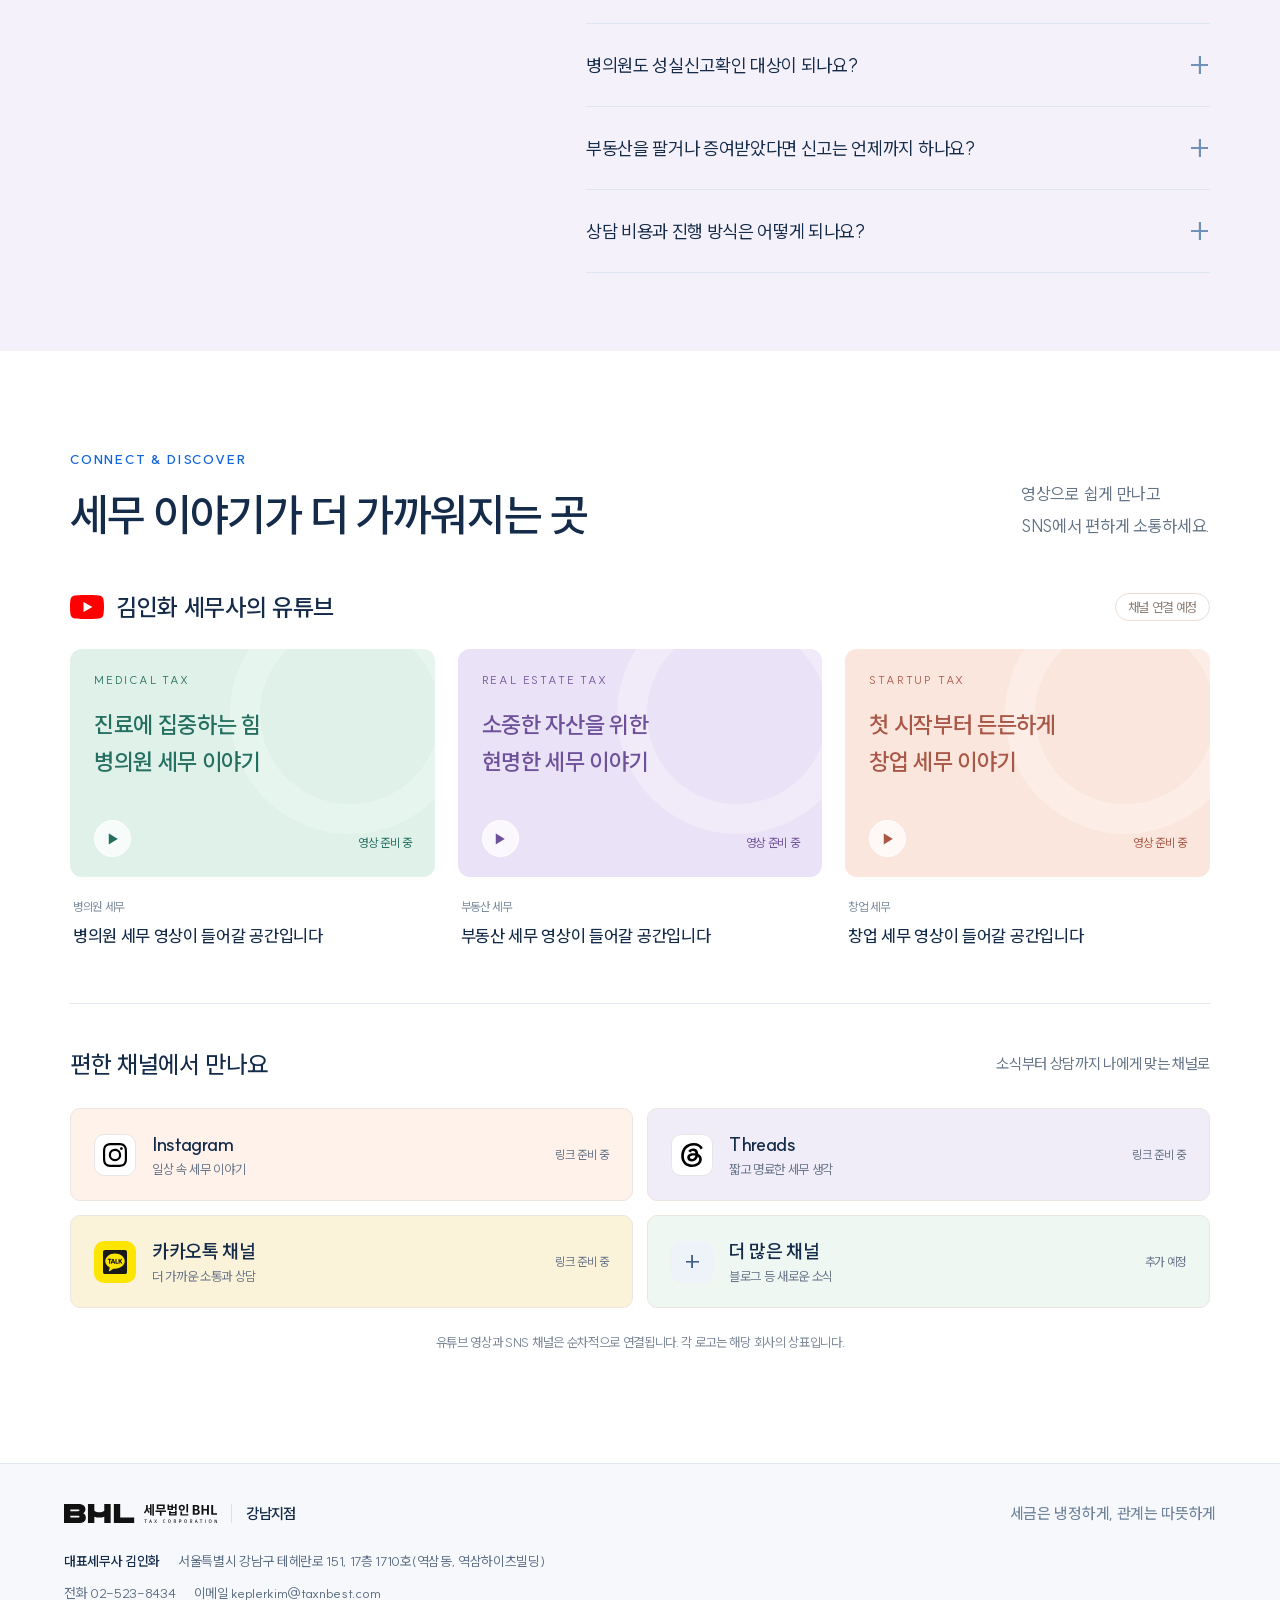
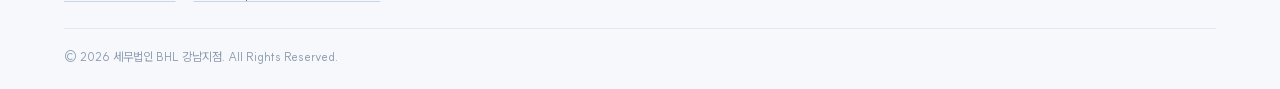
==== commit 8ca8eabb: "revision-1023: 보안 강화 상담 폼, 구조 정리, 웹폰트 교체, FAQ 보강 (preview 전용)" ====
--- a/index.html
+++ b/index.html
@@ -1,14 +1,23 @@
 <!doctype html>
-<html lang="ko"><head><meta charset="utf-8"><meta name="viewport" content="width=device-width,initial-scale=1"><title>김인화 세무사 | 사업의 가능성을 더하는 세무</title><meta name="description" content="김인화 대표 세무사. 병의원 세무, 부동산 세무, 창업 세무를 이해하기 쉽게 안내합니다."><link rel="stylesheet" href="style.css"></head><body>
-<header><a class="brand" href="#" aria-label="BHL 홈"><span class="brandmark">bhl<span>·</span></span><span class="brandtext">세무법인 BHL<small>김인화 대표 세무사</small></span></a><nav id="nav" aria-label="주 메뉴"><a href="#services">전문 분야</a><a href="#about">대표 세무사</a><a href="#process">상담 절차</a><a href="#faq">자주 묻는 질문</a></nav><a class="button small desktop-cta" href="#contact">채널 안내 <span>↗</span></a><button class="menu" aria-label="메뉴 열기" aria-expanded="false" aria-controls="nav">☰</button></header>
-<main><section class="hero"><div class="hero-inner"><div class="hero-copy"><div class="eyebrow"><i></i> YOUR BUSINESS, OUR PRIORITY</div><h1>세금의 복잡함을 덜고,<br>사업의 <em>가능성을 더하다.</em></h1><p>진료에 집중하는 오늘, 자산을 준비하는 내일,<br>새로운 시작의 순간까지.<br class="mobile"> 김인화 세무사가 함께합니다.</p><div class="hero-actions"><a class="button" href="#contact">세무 소식과 채널 보기 <span>↗</span></a><a class="text-link" href="#services">전문 분야 살펴보기 <span>↓</span></a></div><div class="hero-note"><span>명료한 설명</span><b>·</b><span>세심한 검토</span><b>·</b><span>함께하는 세무</span></div></div><div class="hero-art" aria-hidden="true"><div class="orb"></div><div class="arch arch-one"></div><div class="arch arch-two"></div><div class="art-line"></div><div class="floating-label"><span class="mini-mark">↗</span><div>더 나은 선택을 위한<small>든든한 세무 파트너</small></div></div><span class="art-caption">A CLEARER WAY FORWARD.</span></div></div><div class="hero-bottom"><span>당신의 일에 집중하세요.<br><strong>세무는 김인화가 함께 고민합니다.</strong></span><a href="#services">SCROLL TO EXPLORE <span>↓</span></a></div></section>
-<section id="services" class="section"><div class="section-heading"><div><div class="eyebrow">OUR EXPERTISE</div><h2>당신의 상황을 이해하는<br>분야별 세무 솔루션</h2></div><p>같은 세금이라도, 필요한 해답은 다릅니다.<br>사업과 자산의 특성에 맞춰 꼼꼼하게 살펴봅니다.</p></div><div class="services"><a class="service" href="#contact" data-field="병의원 세무"><div class="service-top"><span>01 / MEDICAL</span><span>↗</span></div><div class="service-icon medical">✚</div><h3>병의원 세무</h3><p>원장님은 진료에 집중하세요.<br>개원부터 운영까지 세무의 흐름을 함께합니다.</p><div class="tags"><span>개원 준비</span><span>기장·신고</span><span>인건비 관리</span></div><div class="service-bottom">관련 채널 살펴보기 <span>→</span></div></a><a class="service" href="#contact" data-field="부동산 세무"><div class="service-top"><span>02 / REAL ESTATE</span><span>↗</span></div><div class="service-icon building"><i></i><i></i><i></i></div><h3>부동산 세무</h3><p>소중한 자산, 결정하기 전에.<br>취득과 보유, 양도까지 세금을 미리 살펴봅니다.</p><div class="tags"><span>양도</span><span>상속·증여</span><span>임대사업</span></div><div class="service-bottom">관련 채널 살펴보기 <span>→</span></div></a><a class="service" href="#contact" data-field="창업 세무"><div class="service-top"><span>03 / STARTING UP</span><span>↗</span></div><div class="service-icon startup">↗</div><h3>창업 세무</h3><p>좋은 시작이 성장의 기반이 되도록.<br>사업의 첫 단계부터 세무의 기초를 다집니다.</p><div class="tags"><span>사업자등록</span><span>개인·법인</span><span>초기 세무 설계</span></div><div class="service-bottom">관련 채널 살펴보기 <span>→</span></div></a></div></section>
-<section class="about-wrap" id="about"><div class="section about"><div class="portrait"><div class="portrait-frame"><span class="portrait-monogram">K<span>i</span></span><div class="portrait-placeholder"><svg viewBox="0 0 24 24" fill="none" stroke="currentColor" stroke-width="1.2" width="30"><rect x="3" y="4" width="18" height="16" rx="2"/><circle cx="8" cy="9" r="1.5"/><path d="m3 17 5-5 4 4 3-3 6 6"/></svg><span>김인화 대표 세무사</span><small>프로필 사진이 들어갈 공간입니다</small></div></div><div class="portrait-tag">YOUR TRUSTED TAX PARTNER <span>↗</span></div></div><div class="about-copy"><div class="eyebrow">MEET YOUR TAX PARTNER</div><h2>어려운 세금 이야기,<br><em>편안하게 나누세요.</em></h2><span class="draft-label">대표 인사말 초안</span><p class="quote">“고객의 이야기를 먼저 듣고,<br>이해할 수 있는 언어로 답하겠습니다.”</p><p>안녕하세요. 대표 세무사 김인화입니다.<br>세금 앞에서 막막했던 순간이, 더 나은 결정을 내리는<br class="wide"> 기회가 될 수 있도록 함께 고민하겠습니다.</p><p>사업의 시작부터 중요한 자산의 결정까지,<br>고객의 입장에서 생각하는 세무 파트너가 되겠습니다.</p><div class="signature"><span>대표 세무사 <strong>김인화</strong></span><span class="signature-script">김인화</span></div><div class="profile-note">주요 약력과 경력은 추후 업데이트됩니다.</div></div></div></section>
-<section class="section" id="process"><div class="section-heading"><div><div class="eyebrow">HOW WE WORK</div><h2>첫 상담, 어렵지 않게.</h2></div><p>무엇부터 준비할지 모르셔도 괜찮습니다.<br>지금의 고민에서부터 차근차근 시작합니다.</p></div><div class="steps"><article><span>01</span><h3>고민을 들려주세요</h3><p>상담할 분야와 현재 상황을<br>간단히 정리해 주세요.</p></article><article><span>02</span><h3>상황을 함께 살펴봅니다</h3><p>필요한 자료와 검토할 내용을<br>상담 과정에서 안내합니다.</p></article><article><span>03</span><h3>다음 단계를 정합니다</h3><p>검토 내용에 맞는 업무 범위와<br>진행 방향을 안내합니다.</p></article></div></section>
-<section class="faq-wrap" id="faq"><div class="section faq"><div><div class="eyebrow">A LITTLE MORE CLARITY</div><h2>궁금한 점을<br>먼저 확인해 보세요.</h2></div><div class="questions"><details><summary>아직 창업 전인데 상담할 수 있나요?<span>+</span></summary><p>사업을 준비하는 단계의 고민도 상담 주제가 됩니다. 예상 업종, 개업 시기, 개인·법인 여부 등 현재 계획을 정리해 주시면 상담에 도움이 됩니다.</p></details><details><summary>상담 전에 어떤 자료를 준비하면 좋을까요?<span>+</span></summary><p>상담 분야와 궁금한 점을 먼저 정리해 주세요. 사업 관련 현황이나 거래 계획 등 구체적인 자료는 상담 내용에 따라 별도로 안내할 예정입니다.</p></details><details><summary>상담 비용과 진행 방식은 어떻게 되나요?<span>+</span></summary><p>업무 범위와 검토 내용에 따라 달라질 수 있습니다. 구체적인 비용과 대면·비대면 상담 방식은 연락처 등록 후 안내할 예정입니다.</p></details></div></div></section>
-<section class="section media-section" id="contact"><div class="section-heading"><div><div class="eyebrow">CONNECT & DISCOVER</div><h2>세무 이야기가 더 가까워지는 곳</h2></div><p>영상으로 쉽게 만나고,<br>SNS에서 편하게 소통하세요.</p></div><div class="youtube-heading"><span class="youtube-badge">▶</span><h3>김인화 세무사의 유튜브</h3><span class="coming">채널 연결 예정</span></div><div class="video-grid">
-<article class="video-card"><div class="video-cover cover-medical"><span class="video-category">MEDICAL TAX</span><strong>진료에 집중하는 힘,<br>병의원 세무 이야기</strong><span class="play-icon">▶</span><small>영상 준비 중</small></div><div class="video-caption"><span>병의원 세무</span><h4>병의원 세무 영상이 들어갈 공간입니다</h4></div></article>
-<article class="video-card"><div class="video-cover cover-estate"><span class="video-category">REAL ESTATE TAX</span><strong>소중한 자산을 위한<br>현명한 세무 이야기</strong><span class="play-icon">▶</span><small>영상 준비 중</small></div><div class="video-caption"><span>부동산 세무</span><h4>부동산 세무 영상이 들어갈 공간입니다</h4></div></article>
-<article class="video-card"><div class="video-cover cover-startup"><span class="video-category">STARTUP TAX</span><strong>첫 시작부터 든든하게,<br>창업 세무 이야기</strong><span class="play-icon">▶</span><small>영상 준비 중</small></div><div class="video-caption"><span>창업 세무</span><h4>창업 세무 영상이 들어갈 공간입니다</h4></div></article></div>
-<div class="social-heading"><h3>편한 채널에서 만나요.</h3><p>소식부터 상담까지, 나에게 맞는 채널로.</p></div><div class="social-grid"><div class="social-card instagram"><span class="social-symbol">◎</span><div><h4>Instagram</h4><p>일상 속 세무 이야기</p></div><span class="social-state">링크 준비 중</span></div><div class="social-card threads"><span class="social-symbol">@</span><div><h4>Threads</h4><p>짧고 명료한 세무 생각</p></div><span class="social-state">링크 준비 중</span></div><div class="social-card kakao"><span class="social-symbol">톡</span><div><h4>카카오톡 채널</h4><p>더 가까운 소통과 상담</p></div><span class="social-state">링크 준비 중</span></div><div class="social-card more-social"><span class="social-symbol">＋</span><div><h4>더 많은 채널</h4><p>블로그 등 새로운 소식</p></div><span class="social-state">추가 예정</span></div></div><p class="channel-note">유튜브 영상과 SNS 채널은 순차적으로 연결됩니다.</p></section>
-</main><footer><div class="footer-top"><a class="brand" href="#"><span class="brandmark">bhl<span>·</span></span><span class="brandtext">세무법인 BHL 강남지점<small>대표세무사 김인화</small></span></a><span>세금은 명료하게. 관계는 따뜻하게.</span><a href="#">맨 위로 ↑</a></div><div class="footer-info"><div>대표세무사 김인화</div><div class="footer-contact"><a href="tel:025238434">02-523-8434</a><span class="footer-separator" aria-hidden="true">|</span><span>서울시 강남구 테헤란로 151 역삼하이츠 1710호</span></div></div><div class="footer-bottom"><span>© 2026 세무법인BHL 강남지점 | All Rights Reserved.</span></div></footer><a class="mobile-contact" href="#contact">채널 안내 <span>↗</span></a><script src="script.js"></script></body></html>
+<html lang="ko"><head><meta charset="utf-8"><meta name="viewport" content="width=device-width,initial-scale=1"><title>김인화 세무사 | 세무법인 BHL 강남지점</title><meta name="description" content="세무법인 BHL 강남지점 대표세무사 김인화. 병의원 세무, 부동산 세무, 창업 세무 상담신청."><link rel="preload" href="assets/fonts/SUIT-Variable.woff2" as="font" type="font/woff2" crossorigin><link rel="stylesheet" href="style.css"></head><body id="top">
+<header><a class="brand" href="#top" aria-label="세무법인 BHL 강남지점 처음으로"><img class="brand-logo" src="assets/logo-dark.svg" alt="세무법인 BHL" width="168" height="21"><span class="brandtext">강남지점<small>대표세무사 김인화</small></span></a><nav id="nav" aria-label="주 메뉴"><a href="#services">전문 분야</a><a href="#about">대표 세무사</a><a href="#faq">자주 묻는 질문</a><a href="#contact">영상·채널</a></nav><button class="button small desktop-cta" type="button" data-consult>상담신청</button><button class="menu" type="button" aria-label="메뉴 열기" aria-expanded="false" aria-controls="nav">☰</button></header>
+<main><section class="hero"><div class="hero-inner"><div class="hero-copy"><div class="eyebrow"><i></i> YOUR BUSINESS, OUR PRIORITY</div><h1>세금의 복잡함을 덜고,<br>사업의 <em>가능성을 더하다.</em></h1><p>진료에 집중하는 오늘, 자산을 준비하는 내일,<br>새로운 시작의 순간까지.<br class="mobile"> 김인화 세무사가 함께합니다.</p><div class="hero-actions"><button class="button" type="button" data-consult>상담신청</button></div></div><div class="hero-art" aria-hidden="true"><div class="orb"></div><div class="arch arch-one"></div><div class="arch arch-two"></div><div class="art-line"></div><div class="floating-label"><div>더 나은 선택을 위한<small>든든한 세무 파트너</small></div></div><span class="art-caption">A CLEARER WAY FORWARD.</span></div></div><div class="hero-bottom"><span>당신의 일에 집중하세요.<br><strong>세무는 김인화가 함께 고민합니다.</strong></span></div></section>
+<section id="services" class="section"><div class="section-heading"><div><div class="eyebrow">OUR EXPERTISE</div><h2>당신의 상황을 이해하는<br>분야별 세무 솔루션</h2></div><p>같은 세금이라도 필요한 해답은 다릅니다.<br>사업과 자산의 특성에 맞춰 꼼꼼하게 살펴봅니다.</p></div><div class="services">
+<article class="service"><div class="service-top"><span>01 / MEDICAL</span></div><div class="service-icon medical" aria-hidden="true">✚</div><h3>병의원 세무</h3><p>원장님은 진료에 집중하세요.<br>개원부터 운영까지 세무의 흐름을 함께합니다.</p><div class="tags"><span>개원 준비</span><span>기장·신고</span><span>인건비 관리</span></div><div class="service-bottom"><a href="#contact">관련 영상 살펴보기</a><button type="button" data-consult="medical">상담신청</button></div></article>
+<article class="service"><div class="service-top"><span>02 / REAL ESTATE</span></div><div class="service-icon building" aria-hidden="true"><i></i><i></i><i></i></div><h3>부동산 세무</h3><p>소중한 자산, 결정하기 전에.<br>취득과 보유, 양도까지 세금을 미리 살펴봅니다.</p><div class="tags"><span>양도</span><span>상속·증여</span><span>임대사업</span></div><div class="service-bottom"><a href="#contact">관련 영상 살펴보기</a><button type="button" data-consult="realestate">상담신청</button></div></article>
+<article class="service"><div class="service-top"><span>03 / STARTING UP</span></div><div class="service-icon startup" aria-hidden="true">↗</div><h3>창업 세무</h3><p>좋은 시작이 성장의 기반이 되도록.<br>사업의 첫 단계부터 세무의 기초를 다집니다.</p><div class="tags"><span>사업자등록</span><span>개인·법인</span><span>초기 세무 설계</span></div><div class="service-bottom"><a href="#contact">관련 영상 살펴보기</a><button type="button" data-consult="startup">상담신청</button></div></article></div></section>
+<section class="about-wrap" id="about"><div class="section about"><div class="portrait"><div class="portrait-frame"><span class="portrait-monogram">K<span>i</span></span><div class="portrait-placeholder"><svg viewBox="0 0 24 24" fill="none" stroke="currentColor" stroke-width="1.2" width="30" aria-hidden="true"><rect x="3" y="4" width="18" height="16" rx="2"/><circle cx="8" cy="9" r="1.5"/><path d="m3 17 5-5 4 4 3-3 6 6"/></svg><span>김인화 대표 세무사</span><small>프로필 사진이 들어갈 공간입니다</small></div></div><div class="portrait-tag">YOUR TRUSTED TAX PARTNER</div></div><div class="about-copy"><div class="eyebrow">MEET YOUR TAX PARTNER</div><h2>어려운 세금 이야기<br><em>편안하게 나누세요</em></h2><span class="draft-label">대표 인사말 초안</span><p class="quote">“고객의 이야기를 먼저 듣고,<br>이해할 수 있는 언어로 답하겠습니다.”</p><p>안녕하세요. 대표 세무사 김인화입니다.<br>세금 앞에서 막막했던 순간이, 더 나은 결정을 내리는<br class="wide"> 기회가 될 수 있도록 함께 고민하겠습니다.</p><p>사업의 시작부터 중요한 자산의 결정까지,<br>고객의 입장에서 생각하는 세무 파트너가 되겠습니다.</p><div class="signature"><span>대표 세무사 <strong>김인화</strong></span><span class="signature-script">김인화</span></div><div class="profile-note">주요 약력과 경력은 추후 업데이트됩니다.</div></div></div></section>
+<section class="section" id="process"><div class="section-heading"><div><div class="eyebrow">HOW WE WORK</div><h2>첫 상담 어렵지 않게</h2></div><p>무엇부터 준비할지 모르셔도 괜찮습니다.<br>지금의 고민에서부터 차근차근 시작합니다.</p></div><div class="steps"><article><span>01</span><h3>상담신청</h3><p>상담 분야를 고르고<br>현재 상황을 간단히 남겨주세요.</p></article><article><span>02</span><h3>상황을 함께 살펴봅니다</h3><p>필요한 자료와 검토할 내용을<br>정리해 안내드립니다.</p></article><article><span>03</span><h3>다음 단계를 정합니다</h3><p>업무 범위와 보수를 먼저 안내드리고<br>동의하신 뒤 진행합니다.</p></article></div></section>
+<section class="faq-wrap" id="faq"><div class="section faq"><div><div class="eyebrow">A LITTLE MORE CLARITY</div><h2>자주 묻는 질문</h2></div><div class="questions">
+<details><summary>아직 창업 전인데 상담할 수 있나요?<span>+</span></summary><div class="answer"><p>네, 가능합니다. 사업자등록은 사업 개시일부터 20일 이내에 신청해야 하고, 사업 개시 전에도 미리 신청할 수 있습니다(부가가치세법 제8조).</p><p>아래 내용을 정리해 오시면 첫 상담에서 바로 확인할 수 있습니다.</p><ul><li>예정 업종과 개업 예정일</li><li>사업장 주소와 임대차계약 여부</li><li>예상 매출, 직원 채용 계획</li><li>개인사업자·법인 중 고려 중인 형태</li></ul></div></details>
+<details><summary>상담 전에 어떤 자료를 준비하면 좋을까요?<span>+</span></summary><div class="answer"><p>분야별로 아래 자료가 있으면 좋습니다. 없는 자료는 비워 두셔도 됩니다.</p><ul><li><b>병의원</b> 개원 예정지 임대차계약서, 인테리어·의료장비 견적, 대출 계획. 운영 중이라면 최근 종합소득세 신고서</li><li><b>부동산</b> 등기사항증명서, 취득 당시 매매계약서와 취득세 영수증, 수리비 등 필요경비 증빙, 세대 보유 주택 현황</li><li><b>창업</b> 사업계획 메모, 사업장 임대차계약서, 동업이라면 지분 비율</li></ul></div></details>
+<details><summary>병의원도 성실신고확인 대상이 되나요?<span>+</span></summary><div class="answer"><p>의료업(보건업)은 해당 과세기간 수입금액이 5억 원 이상이면 성실신고확인 대상입니다(소득세법 시행령 제133조).</p><p>대상이 되면 종합소득세 신고 기한이 5월 31일에서 6월 30일로 늘어나는 대신, 세무사의 성실신고확인서를 함께 제출해야 합니다(소득세법 제70조의2). 개원 첫해부터 증빙과 인건비 자료를 정리해 두시는 것이 좋습니다.</p></div></details>
+<details><summary>부동산을 팔거나 증여받았다면 신고는 언제까지 하나요?<span>+</span></summary><div class="answer"><ul><li><b>양도소득세</b> 양도일이 속하는 달의 말일부터 2개월 이내 예정신고(소득세법 제105조). 주식 등 일부 자산은 기한이 다릅니다.</li><li><b>증여세</b> 증여받은 날이 속하는 달의 말일부터 3개월 이내(상속세 및 증여세법 제68조)</li><li><b>상속세</b> 상속개시일이 속하는 달의 말일부터 6개월 이내(같은 법 제67조, 국내 거주 기준)</li></ul><p>비과세·감면 요건은 계약 전에 확인해야 선택지가 넓어집니다.</p></div></details>
+<details><summary>상담 비용과 진행 방식은 어떻게 되나요?<span>+</span></summary><div class="answer"><p>상담신청서나 전화로 상황을 먼저 들은 뒤 필요한 업무 범위를 정합니다. 기장, 신고 대리, 검토 의견서처럼 보수가 발생하는 업무는 시작하기 전에 범위와 보수를 먼저 안내드리고, 동의하신 뒤 진행합니다.</p><p>상담 일정과 방식(방문·전화)은 연락드릴 때 함께 정합니다.</p></div></details>
+</div></div></section>
+<section class="section media-section" id="contact"><div class="section-heading"><div><div class="eyebrow">CONNECT &amp; DISCOVER</div><h2>세무 이야기가 더 가까워지는 곳</h2></div><p>영상으로 쉽게 만나고<br>SNS에서 편하게 소통하세요.</p></div><div class="youtube-heading"><span class="brand-icon yt" aria-hidden="true"><svg viewBox="0 0 24 24" role="img" focusable="false"><path d="M23.498 6.186a3.016 3.016 0 0 0-2.122-2.136C19.505 3.545 12 3.545 12 3.545s-7.505 0-9.377.505A3.017 3.017 0 0 0 .502 6.186C0 8.07 0 12 0 12s0 3.93.502 5.814a3.016 3.016 0 0 0 2.122 2.136c1.871.505 9.376.505 9.376.505s7.505 0 9.377-.505a3.015 3.015 0 0 0 2.122-2.136C24 15.93 24 12 24 12s0-3.93-.502-5.814zM9.545 15.568V8.432L15.818 12l-6.273 3.568z"/></svg></span><h3>김인화 세무사의 유튜브</h3><span class="coming">채널 연결 예정</span></div><div class="video-grid">
+<article class="video-card"><div class="video-cover cover-medical"><span class="video-category">MEDICAL TAX</span><strong>진료에 집중하는 힘<br>병의원 세무 이야기</strong><span class="play-icon" aria-hidden="true">▶</span><small>영상 준비 중</small></div><div class="video-caption"><span>병의원 세무</span><h4>병의원 세무 영상이 들어갈 공간입니다</h4></div></article>
+<article class="video-card"><div class="video-cover cover-estate"><span class="video-category">REAL ESTATE TAX</span><strong>소중한 자산을 위한<br>현명한 세무 이야기</strong><span class="play-icon" aria-hidden="true">▶</span><small>영상 준비 중</small></div><div class="video-caption"><span>부동산 세무</span><h4>부동산 세무 영상이 들어갈 공간입니다</h4></div></article>
+<article class="video-card"><div class="video-cover cover-startup"><span class="video-category">STARTUP TAX</span><strong>첫 시작부터 든든하게<br>창업 세무 이야기</strong><span class="play-icon" aria-hidden="true">▶</span><small>영상 준비 중</small></div><div class="video-caption"><span>창업 세무</span><h4>창업 세무 영상이 들어갈 공간입니다</h4></div></article></div>
+<div class="social-heading"><h3>편한 채널에서 만나요</h3><p>소식부터 상담까지 나에게 맞는 채널로</p></div><div class="social-grid"><div class="social-card instagram"><span class="brand-icon ig" aria-hidden="true"><svg viewBox="0 0 24 24" role="img" focusable="false"><path d="M7.0301.084c-1.2768.0602-2.1487.264-2.911.5634-.7888.3075-1.4575.72-2.1228 1.3877-.6652.6677-1.075 1.3368-1.3802 2.127-.2954.7638-.4956 1.6365-.552 2.914-.0564 1.2775-.0689 1.6882-.0626 4.947.0062 3.2586.0206 3.6671.0825 4.9473.061 1.2765.264 2.1482.5635 2.9107.308.7889.72 1.4573 1.388 2.1228.6679.6655 1.3365 1.0743 2.1285 1.38.7632.295 1.6361.4961 2.9134.552 1.2773.056 1.6884.069 4.9462.0627 3.2578-.0062 3.668-.0207 4.9478-.0814 1.28-.0607 2.147-.2652 2.9098-.5633.7889-.3086 1.4578-.72 2.1228-1.3881.665-.6682 1.0745-1.3378 1.3795-2.1284.2957-.7632.4966-1.636.552-2.9124.056-1.2809.0692-1.6898.063-4.948-.0063-3.2583-.021-3.6668-.0817-4.9465-.0607-1.2797-.264-2.1487-.5633-2.9117-.3084-.7889-.72-1.4568-1.3876-2.1228C21.2982 1.33 20.628.9208 19.8378.6165 19.074.321 18.2017.1197 16.9244.0645 15.6471.0093 15.236-.005 11.977.0014 8.718.0076 8.31.0215 7.0301.0839m.1402 21.6932c-1.17-.0509-1.8053-.2453-2.2287-.408-.5606-.216-.96-.4771-1.3819-.895-.422-.4178-.6811-.8186-.9-1.378-.1644-.4234-.3624-1.058-.4171-2.228-.0595-1.2645-.072-1.6442-.079-4.848-.007-3.2037.0053-3.583.0607-4.848.05-1.169.2456-1.805.408-2.2282.216-.5613.4762-.96.895-1.3816.4188-.4217.8184-.6814 1.3783-.9003.423-.1651 1.0575-.3614 2.227-.4171 1.2655-.06 1.6447-.072 4.848-.079 3.2033-.007 3.5835.005 4.8495.0608 1.169.0508 1.8053.2445 2.228.408.5608.216.96.4754 1.3816.895.4217.4194.6816.8176.9005 1.3787.1653.4217.3617 1.056.4169 2.2263.0602 1.2655.0739 1.645.0796 4.848.0058 3.203-.0055 3.5834-.061 4.848-.051 1.17-.245 1.8055-.408 2.2294-.216.5604-.4763.96-.8954 1.3814-.419.4215-.8181.6811-1.3783.9-.4224.1649-1.0577.3617-2.2262.4174-1.2656.0595-1.6448.072-4.8493.079-3.2045.007-3.5825-.006-4.848-.0608M16.953 5.5864A1.44 1.44 0 1 0 18.39 4.144a1.44 1.44 0 0 0-1.437 1.4424M5.8385 12.012c.0067 3.4032 2.7706 6.1557 6.173 6.1493 3.4026-.0065 6.157-2.7701 6.1506-6.1733-.0065-3.4032-2.771-6.1565-6.174-6.1498-3.403.0067-6.156 2.771-6.1496 6.1738M8 12.0077a4 4 0 1 1 4.008 3.9921A3.9996 3.9996 0 0 1 8 12.0077"/></svg></span><div><h4>Instagram</h4><p>일상 속 세무 이야기</p></div><span class="social-state">링크 준비 중</span></div><div class="social-card threads"><span class="brand-icon th" aria-hidden="true"><svg viewBox="0 0 24 24" role="img" focusable="false"><path d="M18.263 11.097c-.03-3.486-1.92-5.586-5.111-5.586-2.13 0-3.922.963-4.863 2.499l2.062 1.438c.535-.843 1.272-1.543 2.628-1.543 1.528 0 2.318.85 2.544 2.431a15 15 0 0 0-2.236-.173c-4.125 0-6.068 1.867-6.068 4.336s1.943 3.99 4.804 3.99c3.139 0 5.013-2.115 5.781-4.735.798.361 1.348 1.204 1.348 2.47 0 3.387-3.907 5.232-7.22 5.232-4.885 0-8.077-3.207-8.077-8.424 0-6.392 4.223-10.487 9.9-10.487 3.808 0 5.69 1.671 6.97 3.914l2.108-1.475C21.44 2.078 18.331 0 13.663 0 6.227 0 1.168 5.277 1.168 12.934c0 7 4.953 11.066 10.856 11.066 4.878 0 9.809-2.846 9.809-7.716 0-2.545-1.46-4.231-3.569-5.187m-6.33 4.855c-1.077 0-2.026-.512-2.026-1.453 0-1.483 1.822-1.934 3.606-1.934.678 0 1.34.045 1.927.173-.422 1.927-1.671 3.215-3.508 3.214Z"/></svg></span><div><h4>Threads</h4><p>짧고 명료한 세무 생각</p></div><span class="social-state">링크 준비 중</span></div><div class="social-card kakao"><span class="brand-icon kk" aria-hidden="true"><svg viewBox="0 0 24 24" role="img" focusable="false"><path d="M22.125 0H1.875C.8394 0 0 .8394 0 1.875v20.25C0 23.1606.8394 24 1.875 24h20.25C23.1606 24 24 23.1606 24 22.125V1.875C24 .8394 23.1606 0 22.125 0zM12 18.75c-.591 0-1.1697-.0413-1.7317-.1209-.5626.3965-3.813 2.6797-4.1198 2.7225 0 0-.1258.0489-.2328-.0141s-.0876-.2282-.0876-.2282c.0322-.2198.8426-3.0183.992-3.5333-2.7452-1.36-4.5701-3.7686-4.5701-6.5135C2.25 6.8168 6.6152 3.375 12 3.375s9.75 3.4418 9.75 7.6875c0 4.2457-4.3652 7.6875-9.75 7.6875zM8.0496 9.8672h-.8777v3.3417c0 .2963-.2523.5372-.5625.5372s-.5625-.2409-.5625-.5372V9.8672h-.8777c-.3044 0-.552-.2471-.552-.5508s.2477-.5508.552-.5508h2.8804c.3044 0 .552.2471.552.5508s-.2477.5508-.552.5508zm10.9879 2.9566a.558.558 0 0 1 .108.4167.5588.5588 0 0 1-.2183.371.5572.5572 0 0 1-.3383.1135.558.558 0 0 1-.4493-.2236l-1.3192-1.7479-.1952.1952v1.2273a.5635.5635 0 0 1-.5627.5628.563.563 0 0 1-.5625-.5625V9.3281c0-.3102.2523-.5625.5625-.5625s.5625.2523.5625.5625v1.209l1.5694-1.5694c.0807-.0807.1916-.1252.312-.1252.1404 0 .2814.0606.3871.1661.0985.0984.1573.2251.1654.3566.0082.1327-.036.2542-.1241.3425l-1.2818 1.2817 1.3845 1.8344zm-8.3502-3.5023c-.095-.2699-.3829-.5475-.7503-.5557-.3663.0083-.6542.2858-.749.5551l-1.3455 3.5415c-.1708.5305-.0217.7272.1333.7988a.8568.8568 0 0 0 .3576.0776c.2346 0 .4139-.0952.4678-.2481l.2787-.7297 1.7152.0001.2785.7292c.0541.1532.2335.2484.4681.2484a.8601.8601 0 0 0 .3576-.0775c.1551-.0713.3041-.2681.1329-.7999l-1.3449-3.5398zm-1.3116 2.4433l.5618-1.5961.5618 1.5961H9.3757zm5.9056 1.3836c0 .2843-.2418.5156-.5391.5156h-1.8047c-.2973 0-.5391-.2314-.5391-.5156V9.3281c0-.3102.2576-.5625.5742-.5625s.5742.2523.5742.5625v3.3047h1.1953c.2974 0 .5392.2314.5392.5156z"/></svg></span><div><h4>카카오톡 채널</h4><p>더 가까운 소통과 상담</p></div><span class="social-state">링크 준비 중</span></div><div class="social-card more-social"><span class="brand-icon more" aria-hidden="true">+</span><div><h4>더 많은 채널</h4><p>블로그 등 새로운 소식</p></div><span class="social-state">추가 예정</span></div></div><p class="channel-note">유튜브 영상과 SNS 채널은 순차적으로 연결됩니다. 각 로고는 해당 회사의 상표입니다.</p></section>
+</main><footer><div class="footer-top"><a class="brand" href="#top" aria-label="세무법인 BHL 강남지점 처음으로"><img class="brand-logo" src="assets/logo-dark.svg" alt="세무법인 BHL" width="152" height="19"><span class="brandtext">강남지점</span></a><span class="footer-tagline">세금은 냉정하게, 관계는 따뜻하게</span></div><div class="footer-info"><p class="footer-line"><strong>대표세무사 김인화</strong><span>서울특별시 강남구 테헤란로 151, 17층 1710호(역삼동, 역삼하이츠빌딩)</span></p><p class="footer-line"><a href="tel:025238434">전화 02-523-8434</a><a href="mailto:keplerkim@taxnbest.com">이메일 keplerkim@taxnbest.com</a></p></div><div class="footer-bottom"><span>© 2026 세무법인 BHL 강남지점. All Rights Reserved.</span></div></footer><button class="mobile-contact" type="button" data-consult>상담신청</button><script src="script.js"></script><script src="consult.js"></script></body></html>
--- a/style.css
+++ b/style.css
@@ -1,5 +1,5 @@
-@import url('https://fonts.googleapis.com/css2?family=Noto+Sans+KR:wght@400;500;600;700;800&display=swap');
-:root{--blue:#1265dd;--navy:#142b49;--muted:#647387;--line:#e1e8ef;--pale:#f3f8fe}*{box-sizing:border-box}html{scroll-behavior:smooth;scroll-padding-top:95px}body{margin:0;color:var(--navy);font-family:'Noto Sans KR',Arial,sans-serif;letter-spacing:-.035em;-webkit-font-smoothing:antialiased}a{color:inherit;text-decoration:none}button,select{font:inherit}button,a,summary,select{-webkit-tap-highlight-color:transparent}a:focus-visible,button:focus-visible,select:focus-visible,summary:focus-visible{outline:3px solid #609eff;outline-offset:5px}header{height:94px;display:flex;align-items:center;justify-content:space-between;padding:0 max(5vw,24px);background:#ffffffed;position:sticky;top:0;z-index:10;border-bottom:1px solid #e8eff7;backdrop-filter:blur(12px)}.brand{display:flex;align-items:center;gap:16px}.brandmark{font-size:57.2px;font-weight:800;letter-spacing:-4px;color:var(--blue);line-height:1}.brandmark>span{color:#87bbff}.brandtext{font-size:20.8px;font-weight:700;letter-spacing:-.05em;border-left:1px solid #d6e1ec;padding-left:16px}.brandtext small{display:block;font-size:13px;color:var(--muted);margin-top:3px;font-weight:400}nav{display:flex;gap:35px;font-size:18.2px}nav a:hover,.text-link:hover{color:var(--blue)}.button{border:0;background:var(--blue);color:white;display:inline-flex;align-items:center;justify-content:space-between;gap:30px;min-height:56px;padding:16px 24px;border-radius:6px;font-size:18.2px;font-weight:600;cursor:pointer;transition:background .2s,transform .2s}.button:hover{background:#074fac;transform:translateY(-2px)}.button span{font-size:26px;font-weight:400}.button.small{min-height:43px;padding:9px 18px;font-size:16.9px}.menu{display:none}.hero{background:#edf5ff;position:relative;overflow:hidden}.hero-inner{max-width:1360px;margin:auto;min-height:602px;display:grid;grid-template-columns:1.2fr 1fr;align-items:center;padding:70px 5vw 40px}.eyebrow{font-size:13px;letter-spacing:1.8px;font-weight:700;color:var(--blue);margin-bottom:24px;display:flex;align-items:center;gap:9px}.eyebrow i{width:6px;height:6px;border-radius:50%;background:var(--blue)}h1{font-size:clamp(44.2px,4.745vw,72.8px);line-height:1.4;letter-spacing:-.065em;margin:0 0 26px;font-weight:600}em{font-style:normal;color:var(--blue)}.hero-copy{position:relative;z-index:2}.hero p{font-size:19.5px;line-height:1.9;color:var(--muted);margin:0 0 32px}.hero-actions{display:flex;gap:26px;align-items:center}.text-link{font-size:16.9px}.text-link span{padding-left:8px}.hero-note{display:flex;gap:13px;align-items:center;margin-top:42px;font-size:14.3px;color:#637b97}.hero-note b{font-weight:400;color:#afc4de}.hero-art{position:relative;height:460px;isolation:isolate}.orb{width:290px;height:290px;border-radius:50%;background:radial-gradient(circle at 30% 25%,#fff 0,#d5eaff 38%,#8fc1fa 75%,#4389e1 100%);position:absolute;top:15px;right:5%;box-shadow:inset -20px -10px 40px #4794ee20,20px 30px 60px #83b7f22b}.arch{position:absolute;border-radius:150px 150px 0 0;transform:rotate(-17deg);box-shadow:inset -12px 4px 22px #d3e8ff,15px 15px 20px #5596df14}.arch-one{width:205px;height:326px;background:linear-gradient(120deg,#b2d7ff,#f8fcff 40%,#d2e8ff);top:105px;left:55px;border:1px solid #fff}.arch-two{width:168px;height:250px;top:169px;left:74px;background:linear-gradient(135deg,#3b8cf0,#0863da 65%,#1251b6);border:16px solid #e8f4ff;box-shadow:inset 10px 10px 30px #00469f50,12px 20px 30px #4684cc30}.art-line{position:absolute;bottom:27px;left:10px;right:-20px;height:1px;background:linear-gradient(90deg,transparent,#b7d4f4,transparent);transform:rotate(-17deg)}.floating-label{position:absolute;right:0;bottom:60px;background:#ffffffd9;backdrop-filter:blur(10px);padding:18px 24px;border:1px solid white;border-radius:12px;display:flex;align-items:center;gap:14px;box-shadow:0 12px 50px #4979b21c;font-size:14.3px;color:#69819e;transform:rotate(-5deg)}.floating-label small{display:block;font-size:19.5px;color:#22538c;margin-top:5px;font-weight:600}.mini-mark{background:#e0efff;color:var(--blue);border-radius:50%;width:37px;height:37px;display:grid;place-items:center;font-size:31.2px}.art-caption{position:absolute;right:5px;bottom:3px;font-size:11.7px;letter-spacing:2px;color:#7899c0}.hero-bottom{border-top:1px solid #d8e6f6;max-width:1220px;margin:auto;padding:22px 0;display:flex;justify-content:space-between;align-items:center;font-size:13px;color:#6c84a0;line-height:1.8}.hero-bottom strong{font-weight:500;color:#385a82}.hero-bottom a{font-size:11.7px;letter-spacing:1.5px}.hero-bottom a span{margin-left:24px}.section{max-width:1200px;margin:0 auto;padding:100px 30px}.section-heading{display:flex;justify-content:space-between;align-items:flex-end;margin-bottom:42px}.section-heading .eyebrow{margin-bottom:15px}h2{font-size:44.2px;line-height:1.5;font-weight:600;letter-spacing:-.055em;margin:0}.section-heading p{font-size:16.9px;color:var(--muted);line-height:1.9;margin:0 0 6px}.services{display:grid;grid-template-columns:repeat(3,1fr);gap:20px}.service{border:1px solid var(--line);padding:27px 26px 0;border-radius:10px;transition:background .2s,border .2s,transform .2s}.service:hover{border-color:#8dbbfa;background:#f5f9ff;transform:translateY(-5px)}.service-top{display:flex;justify-content:space-between;font-size:11.7px;letter-spacing:1.2px;color:#8295ac}.service-top>span:last-child{font-size:27.3px;color:var(--blue)}.service-icon{height:58px;width:60px;margin:27px 0 22px;color:var(--blue);font-size:62.4px;line-height:1;text-shadow:3px 3px #d9eafe}.medical{font-size:66.3px}.building{display:flex;gap:4px;align-items:flex-end;padding:4px 6px}.building i{width:14px;height:40px;border:2px solid #1670e4;background:repeating-linear-gradient(0deg,transparent 0 7px,#bad8fc 7px 9px);border-radius:2px}.building i:nth-child(2){height:52px}.building i:last-child{height:30px}.startup{font-size:83.2px}.service h3{font-size:29.9px;margin:0 0 15px;font-weight:600}.service p{font-size:15.6px;line-height:1.9;color:var(--muted);margin:0}.tags{display:flex;flex-wrap:wrap;gap:5px;margin:24px 0 26px}.tags span{font-size:13px;background:#f0f5fb;color:#6c839f;border-radius:4px;padding:5px 8px}.service-bottom{border-top:1px solid var(--line);display:flex;justify-content:space-between;padding:18px 0;font-size:14.3px;color:#3e6088}.about-wrap{background:#f5f8fc}.about{display:grid;grid-template-columns:.85fr 1fr;gap:100px;align-items:center}.portrait{padding:0 12px}.portrait-frame{height:420px;background:#e2ebf5;position:relative;border-radius:150px 150px 8px 8px;overflow:hidden;border:1px solid #d5e3f2}.portrait-frame:before{content:'';position:absolute;width:260px;height:260px;border:1px solid #c5d8ed;border-radius:50%;left:50%;top:80px;transform:translateX(-50%)}.portrait-monogram{position:absolute;font-size:286px;letter-spacing:-24px;font-family:Georgia,serif;color:#cbdced;left:50%;top:40%;transform:translate(-50%,-50%)}.portrait-monogram span{font-style:italic;color:#b8d1ed}.portrait-placeholder{position:absolute;bottom:40px;left:0;right:0;display:flex;align-items:center;flex-direction:column;color:#819ab6;font-size:16.9px;gap:10px}.portrait-placeholder small{font-size:13px}.portrait-tag{margin-top:16px;font-size:11.7px;letter-spacing:1.8px;display:flex;justify-content:space-between;color:#7b96b5}.about-copy .eyebrow{margin-bottom:18px}.about-copy h2{font-size:41.6px;margin-bottom:22px}.draft-label{display:inline-block;font-size:11.7px;background:white;color:#7890ae;padding:4px 8px;border:1px solid #dce7f3;border-radius:3px}.about-copy .quote{font-size:23.4px;color:#385a80;line-height:1.8;margin:12px 0 19px;font-weight:500}.about-copy p{font-size:15.6px;color:var(--muted);line-height:2;margin:13px 0}.signature{display:flex;align-items:center;gap:32px;margin-top:28px;font-size:14.3px}.signature strong{font-size:22.1px;margin-left:9px;font-weight:500}.signature-script{font-size:35.1px;font-style:italic;letter-spacing:-3px;color:#3a5d83;font-family:serif}.profile-note{font-size:13px;color:#8a9bb0;margin-top:17px}.steps{display:grid;grid-template-columns:repeat(3,1fr);margin-top:50px}.steps article{position:relative;border-top:1px solid #cadbf0;padding:28px 30px 0 0}.steps article:before{content:'';width:7px;height:7px;position:absolute;top:-4px;left:0;background:var(--blue);border-radius:50%}.steps article>span{color:#8db3e5;font-size:16.9px;font-family:Arial;letter-spacing:1px}.steps h3{font-size:23.4px;font-weight:500;margin:17px 0 11px}.steps p{font-size:15.6px;line-height:1.9;color:var(--muted)}.faq-wrap{background:#f7faff}.faq{display:grid;grid-template-columns:1fr 1.4fr;gap:70px;padding-top:78px;padding-bottom:78px}.faq h2{font-size:37.7px}.faq .eyebrow{font-size:11.7px}details{border-bottom:1px solid #dbe6f2}summary{list-style:none;cursor:pointer;padding:22px 0;font-size:18.2px;display:flex;justify-content:space-between;align-items:center;gap:18px}summary::-webkit-details-marker{display:none}summary span{font-size:29.9px;color:#6e8fb9;font-weight:400}details[open] summary span{transform:rotate(45deg)}details p{font-size:15.6px;line-height:1.9;color:var(--muted);padding-right:28px;margin:0 0 24px}.contact{display:grid;grid-template-columns:1fr .85fr;gap:100px;align-items:center}.contact h2{font-size:49.4px}.contact p{font-size:16.9px;line-height:1.9;color:var(--muted)}.contact-panel{padding:30px;background:#f3f8ff;border:1px solid #dce9fa;border-radius:12px}.contact-panel label{font-size:18.2px;font-weight:600;display:block;margin-bottom:16px}select{padding:14px 12px;background:white;border:1px solid #d6e3f4;border-radius:5px;color:#466381;width:100%;font-size:16.9px;margin-bottom:12px}.contact-panel .button{width:100%;font-size:16.9px}.contact-panel .contact-status{display:flex;align-items:center;justify-content:center;gap:6px;font-size:14.3px;margin:18px 0 3px}.contact-status i{width:5px;height:5px;background:#9eb5d2;border-radius:50%}.contact-panel>small{display:block;text-align:center;font-size:13px;color:#7e94af;line-height:1.7}#preparation{margin-top:18px;padding-top:15px;border-top:1px solid #d3e3f7;font-size:15.6px;line-height:1.8;color:#3e6089}footer{background:#f6f8fb;border-top:1px solid var(--line);padding:40px max(5vw,30px) 25px}.footer-top{display:flex;align-items:center;justify-content:space-between}.footer-top>.brand .brandmark{font-size:45.5px}.footer-top>.brand .brandtext{font-size:16.9px}.footer-top>span{font-size:15.6px;color:#6f839d}.footer-top>a:last-child{font-size:13px;color:#6f839d}.footer-info{font-size:13px;color:#8493a6;margin-top:30px;line-height:1.8}.footer-info span{margin-left:20px}.footer-bottom{margin-top:22px;border-top:1px solid var(--line);padding-top:20px;font-size:11.7px;color:#8b9aaf;display:flex;justify-content:space-between;letter-spacing:0}.mobile,.mobile-contact{display:none}@media(min-width:1500px){.hero-inner{padding-left:60px;padding-right:60px}}@media(max-width:1050px){nav{gap:19px}header{padding:0 26px}.hero-inner{padding-left:35px;padding-right:35px}.hero-art{transform:scale(.85);transform-origin:center right}.hero-bottom{margin:0 35px}.about{gap:50px}.contact{gap:50px}.hero-actions{gap:15px}.hero-actions .button{padding:14px 18px;gap:15px}.section{padding-top:80px;padding-bottom:80px}.service{padding-left:20px;padding-right:20px}}@media(max-width:760px){header{height:75px;padding:0 22px}.brandmark{font-size:46.8px}.brandtext{font-size:16.9px;padding-left:12px}.brand{gap:12px}.brandtext small{font-size:11.7px}.desktop-cta{display:none}.menu{display:block;background:none;border:0;color:var(--navy);font-size:29.9px;padding:8px}nav{display:none;position:absolute;top:75px;left:0;right:0;background:white;padding:23px;box-shadow:0 10px 15px #254e7710;flex-direction:column;gap:24px}nav.open{display:flex}.hero-inner{grid-template-columns:1fr;padding:52px 24px 10px;min-height:0}.eyebrow{font-size:11.7px;letter-spacing:1.5px;margin-bottom:21px}h1{font-size:46.8px;line-height:1.43}.hero p{font-size:16.9px;line-height:1.9;margin-bottom:25px}.hero-actions{gap:20px}.hero-actions .button{font-size:15.6px;gap:15px;min-height:51px;padding:13px 16px}.text-link{font-size:14.3px}.hero-note{margin-top:25px;font-size:13px;gap:10px}.hero-art{height:330px;max-width:390px;width:100%;margin:-5px auto 0;transform:scale(.78);transform-origin:50% 40%}.orb{width:250px;height:250px;top:20px;right:-5px}.arch-one{height:275px;width:180px;top:65px;left:30px}.arch-two{height:215px;width:145px;top:108px;left:49px}.floating-label{bottom:0;right:-15px}.art-caption{bottom:-35px}.hero-bottom{margin:0 24px;padding:18px 0}.hero-bottom>a{font-size:9.1px;letter-spacing:.7px}.hero-bottom>a span{margin-left:5px}.hero-bottom>span{font-size:11.7px}.section{padding:62px 24px}.section-heading{display:block;margin-bottom:28px}h2{font-size:35.1px}.section-heading p{font-size:15.6px;margin-top:18px}.services{grid-template-columns:1fr;gap:16px}.service{padding:22px 24px 0;position:relative}.service-icon{position:absolute;right:28px;top:56px;margin:0;transform:scale(.8)}.service h3{margin-top:18px;font-size:28.6px}.service p{font-size:15.6px}.tags{margin:18px 0 20px}.service-bottom{padding:16px 0}.about{grid-template-columns:1fr;gap:35px}.portrait{max-width:340px;width:100%;margin:0 auto;padding:0 16px}.portrait-frame{height:350px}.about-copy h2{font-size:36.4px}.about-copy .quote{font-size:23.4px}.about-copy p{font-size:16.9px}.steps{grid-template-columns:1fr;margin-top:35px}.steps article{padding:0 0 27px 28px;border-top:0;border-left:1px solid #cadbf0}.steps article:before{left:-4px;top:4px}.steps h3{margin-top:8px;font-size:22.1px}.steps p{margin:8px 0 0}.steps article:last-child{padding-bottom:0;border-left-color:transparent}.faq{grid-template-columns:1fr;gap:23px}.faq h2{font-size:35.1px}.faq .eyebrow{margin-bottom:17px}summary{font-size:16.9px;padding:20px 0}.contact{grid-template-columns:1fr;gap:25px}.contact h2{font-size:41.6px}.contact-panel{padding:24px}.contact .eyebrow{font-size:10.4px}footer{padding:32px 24px 90px}.footer-top{flex-wrap:wrap;gap:25px}.footer-top>span{display:none}.footer-info span{display:block;margin:8px 0 0}.footer-bottom{flex-direction:column;gap:10px;font-size:10.4px}.mobile{display:block}.mobile-contact{display:flex;position:fixed;bottom:14px;left:20px;right:20px;background:var(--blue);color:white;z-index:9;justify-content:space-between;align-items:center;padding:14px 22px;border-radius:7px;box-shadow:0 5px 20px #0b56bb30;font-size:16.9px}.mobile-contact span{font-size:26px}html{scroll-padding-top:88px}}@media(prefers-reduced-motion:reduce){html{scroll-behavior:auto}*{transition:none!important}}
+@font-face{font-family:'SUIT Variable';src:url('assets/fonts/SUIT-Variable.woff2') format('woff2-variations'),url('assets/fonts/SUIT-Variable.woff2') format('woff2');font-weight:100 900;font-style:normal;font-display:swap}
+:root{--font:'SUIT Variable',system-ui,-apple-system,'Apple SD Gothic Neo',sans-serif;--blue:#1265dd;--navy:#142b49;--muted:#647387;--line:#e1e8ef;--pale:#f3f8fe}*{box-sizing:border-box}html{scroll-behavior:smooth;scroll-padding-top:95px}body{margin:0;color:var(--navy);font-family:var(--font);letter-spacing:-.035em;-webkit-font-smoothing:antialiased}a{color:inherit;text-decoration:none}button,select{font:inherit}button,a,summary,select{-webkit-tap-highlight-color:transparent}a:focus-visible,button:focus-visible,select:focus-visible,summary:focus-visible{outline:3px solid #609eff;outline-offset:5px}header{height:94px;display:flex;align-items:center;justify-content:space-between;padding:0 max(5vw,24px);background:#ffffffed;position:sticky;top:0;z-index:10;border-bottom:1px solid #e8eff7;backdrop-filter:blur(12px)}.brand{display:flex;align-items:center;gap:16px}.brandmark{font-size:57.2px;font-weight:800;letter-spacing:-4px;color:var(--blue);line-height:1}.brandmark>span{color:#87bbff}.brandtext{font-size:20.8px;font-weight:700;letter-spacing:-.05em;border-left:1px solid #d6e1ec;padding-left:16px}.brandtext small{display:block;font-size:13px;color:var(--muted);margin-top:3px;font-weight:400}nav{display:flex;gap:35px;font-size:18.2px}nav a:hover,.text-link:hover{color:var(--blue)}.button{border:0;background:var(--blue);color:white;display:inline-flex;align-items:center;justify-content:space-between;gap:30px;min-height:56px;padding:16px 24px;border-radius:6px;font-size:18.2px;font-weight:600;cursor:pointer;transition:background .2s,transform .2s}.button:hover{background:#074fac;transform:translateY(-2px)}.button span{font-size:26px;font-weight:400}.button.small{min-height:43px;padding:9px 18px;font-size:16.9px}.menu{display:none}.hero{background:#edf5ff;position:relative;overflow:hidden}.hero-inner{max-width:1360px;margin:auto;min-height:602px;display:grid;grid-template-columns:1.2fr 1fr;align-items:center;padding:70px 5vw 40px}.eyebrow{font-size:13px;letter-spacing:1.8px;font-weight:700;color:var(--blue);margin-bottom:24px;display:flex;align-items:center;gap:9px}.eyebrow i{width:6px;height:6px;border-radius:50%;background:var(--blue)}h1{font-size:clamp(44.2px,4.745vw,72.8px);line-height:1.4;letter-spacing:-.065em;margin:0 0 26px;font-weight:600}em{font-style:normal;color:var(--blue)}.hero-copy{position:relative;z-index:2}.hero p{font-size:19.5px;line-height:1.9;color:var(--muted);margin:0 0 32px}.hero-actions{display:flex;gap:26px;align-items:center}.text-link{font-size:16.9px}.text-link span{padding-left:8px}.hero-note{display:flex;gap:13px;align-items:center;margin-top:42px;font-size:14.3px;color:#637b97}.hero-note b{font-weight:400;color:#afc4de}.hero-art{position:relative;height:460px;isolation:isolate}.orb{width:290px;height:290px;border-radius:50%;background:radial-gradient(circle at 30% 25%,#fff 0,#d5eaff 38%,#8fc1fa 75%,#4389e1 100%);position:absolute;top:15px;right:5%;box-shadow:inset -20px -10px 40px #4794ee20,20px 30px 60px #83b7f22b}.arch{position:absolute;border-radius:150px 150px 0 0;transform:rotate(-17deg);box-shadow:inset -12px 4px 22px #d3e8ff,15px 15px 20px #5596df14}.arch-one{width:205px;height:326px;background:linear-gradient(120deg,#b2d7ff,#f8fcff 40%,#d2e8ff);top:105px;left:55px;border:1px solid #fff}.arch-two{width:168px;height:250px;top:169px;left:74px;background:linear-gradient(135deg,#3b8cf0,#0863da 65%,#1251b6);border:16px solid #e8f4ff;box-shadow:inset 10px 10px 30px #00469f50,12px 20px 30px #4684cc30}.art-line{position:absolute;bottom:27px;left:10px;right:-20px;height:1px;background:linear-gradient(90deg,transparent,#b7d4f4,transparent);transform:rotate(-17deg)}.floating-label{position:absolute;right:0;bottom:60px;background:#ffffffd9;backdrop-filter:blur(10px);padding:18px 24px;border:1px solid white;border-radius:12px;display:flex;align-items:center;gap:14px;box-shadow:0 12px 50px #4979b21c;font-size:14.3px;color:#69819e;transform:rotate(-5deg)}.floating-label small{display:block;font-size:19.5px;color:#22538c;margin-top:5px;font-weight:600}.mini-mark{background:#e0efff;color:var(--blue);border-radius:50%;width:37px;height:37px;display:grid;place-items:center;font-size:31.2px}.art-caption{position:absolute;right:5px;bottom:3px;font-size:11.7px;letter-spacing:2px;color:#7899c0}.hero-bottom{border-top:1px solid #d8e6f6;max-width:1220px;margin:auto;padding:22px 0;display:flex;justify-content:space-between;align-items:center;font-size:13px;color:#6c84a0;line-height:1.8}.hero-bottom strong{font-weight:500;color:#385a82}.hero-bottom a{font-size:11.7px;letter-spacing:1.5px}.hero-bottom a span{margin-left:24px}.section{max-width:1200px;margin:0 auto;padding:100px 30px}.section-heading{display:flex;justify-content:space-between;align-items:flex-end;margin-bottom:42px}.section-heading .eyebrow{margin-bottom:15px}h2{font-size:44.2px;line-height:1.5;font-weight:600;letter-spacing:-.055em;margin:0}.section-heading p{font-size:16.9px;color:var(--muted);line-height:1.9;margin:0 0 6px}.services{display:grid;grid-template-columns:repeat(3,1fr);gap:20px}.service{border:1px solid var(--line);padding:27px 26px 0;border-radius:10px;transition:background .2s,border .2s,transform .2s}.service:hover{border-color:#8dbbfa;background:#f5f9ff;transform:translateY(-5px)}.service-top{display:flex;justify-content:space-between;font-size:11.7px;letter-spacing:1.2px;color:#8295ac}.service-top>span:last-child{font-size:27.3px;color:var(--blue)}.service-icon{height:58px;width:60px;margin:27px 0 22px;color:var(--blue);font-size:62.4px;line-height:1;text-shadow:3px 3px #d9eafe}.medical{font-size:66.3px}.building{display:flex;gap:4px;align-items:flex-end;padding:4px 6px}.building i{width:14px;height:40px;border:2px solid #1670e4;background:repeating-linear-gradient(0deg,transparent 0 7px,#bad8fc 7px 9px);border-radius:2px}.building i:nth-child(2){height:52px}.building i:last-child{height:30px}.startup{font-size:83.2px}.service h3{font-size:29.9px;margin:0 0 15px;font-weight:600}.service p{font-size:15.6px;line-height:1.9;color:var(--muted);margin:0}.tags{display:flex;flex-wrap:wrap;gap:5px;margin:24px 0 26px}.tags span{font-size:13px;background:#f0f5fb;color:#6c839f;border-radius:4px;padding:5px 8px}.service-bottom{border-top:1px solid var(--line);display:flex;justify-content:space-between;padding:18px 0;font-size:14.3px;color:#3e6088}.about-wrap{background:#f5f8fc}.about{display:grid;grid-template-columns:.85fr 1fr;gap:100px;align-items:center}.portrait{padding:0 12px}.portrait-frame{height:420px;background:#e2ebf5;position:relative;border-radius:150px 150px 8px 8px;overflow:hidden;border:1px solid #d5e3f2}.portrait-frame:before{content:'';position:absolute;width:260px;height:260px;border:1px solid #c5d8ed;border-radius:50%;left:50%;top:80px;transform:translateX(-50%)}.portrait-monogram{position:absolute;font-size:286px;letter-spacing:-24px;font-family:Georgia,serif;color:#cbdced;left:50%;top:40%;transform:translate(-50%,-50%)}.portrait-monogram span{font-style:italic;color:#b8d1ed}.portrait-placeholder{position:absolute;bottom:40px;left:0;right:0;display:flex;align-items:center;flex-direction:column;color:#819ab6;font-size:16.9px;gap:10px}.portrait-placeholder small{font-size:13px}.portrait-tag{margin-top:16px;font-size:11.7px;letter-spacing:1.8px;display:flex;justify-content:space-between;color:#7b96b5}.about-copy .eyebrow{margin-bottom:18px}.about-copy h2{font-size:41.6px;margin-bottom:22px}.draft-label{display:inline-block;font-size:11.7px;background:white;color:#7890ae;padding:4px 8px;border:1px solid #dce7f3;border-radius:3px}.about-copy .quote{font-size:23.4px;color:#385a80;line-height:1.8;margin:12px 0 19px;font-weight:500}.about-copy p{font-size:15.6px;color:var(--muted);line-height:2;margin:13px 0}.signature{display:flex;align-items:center;gap:32px;margin-top:28px;font-size:14.3px}.signature strong{font-size:22.1px;margin-left:9px;font-weight:500}.signature-script{font-size:35.1px;font-style:italic;letter-spacing:-3px;color:#3a5d83;font-family:serif}.profile-note{font-size:13px;color:#8a9bb0;margin-top:17px}.steps{display:grid;grid-template-columns:repeat(3,1fr);margin-top:50px}.steps article{position:relative;border-top:1px solid #cadbf0;padding:28px 30px 0 0}.steps article:before{content:'';width:7px;height:7px;position:absolute;top:-4px;left:0;background:var(--blue);border-radius:50%}.steps article>span{color:#8db3e5;font-size:16.9px;font-family:var(--font);letter-spacing:1px}.steps h3{font-size:23.4px;font-weight:500;margin:17px 0 11px}.steps p{font-size:15.6px;line-height:1.9;color:var(--muted)}.faq-wrap{background:#f7faff}.faq{display:grid;grid-template-columns:1fr 1.4fr;gap:70px;padding-top:78px;padding-bottom:78px}.faq h2{font-size:37.7px}.faq .eyebrow{font-size:11.7px}details{border-bottom:1px solid #dbe6f2}summary{list-style:none;cursor:pointer;padding:22px 0;font-size:18.2px;display:flex;justify-content:space-between;align-items:center;gap:18px}summary::-webkit-details-marker{display:none}summary span{font-size:29.9px;color:#6e8fb9;font-weight:400}details[open] summary span{transform:rotate(45deg)}details p{font-size:15.6px;line-height:1.9;color:var(--muted);padding-right:28px;margin:0 0 24px}.contact{display:grid;grid-template-columns:1fr .85fr;gap:100px;align-items:center}.contact h2{font-size:49.4px}.contact p{font-size:16.9px;line-height:1.9;color:var(--muted)}.contact-panel{padding:30px;background:#f3f8ff;border:1px solid #dce9fa;border-radius:12px}.contact-panel label{font-size:18.2px;font-weight:600;display:block;margin-bottom:16px}select{padding:14px 12px;background:white;border:1px solid #d6e3f4;border-radius:5px;color:#466381;width:100%;font-size:16.9px;margin-bottom:12px}.contact-panel .button{width:100%;font-size:16.9px}.contact-panel .contact-status{display:flex;align-items:center;justify-content:center;gap:6px;font-size:14.3px;margin:18px 0 3px}.contact-status i{width:5px;height:5px;background:#9eb5d2;border-radius:50%}.contact-panel>small{display:block;text-align:center;font-size:13px;color:#7e94af;line-height:1.7}#preparation{margin-top:18px;padding-top:15px;border-top:1px solid #d3e3f7;font-size:15.6px;line-height:1.8;color:#3e6089}footer{background:#f6f8fb;border-top:1px solid var(--line);padding:40px max(5vw,30px) 25px}.footer-top{display:flex;align-items:center;justify-content:space-between}.footer-top>.brand .brandmark{font-size:45.5px}.footer-top>.brand .brandtext{font-size:16.9px}.footer-top>span{font-size:15.6px;color:#6f839d}.footer-top>a:last-child{font-size:13px;color:#6f839d}.footer-info{font-size:13px;color:#8493a6;margin-top:30px;line-height:1.8}.footer-info span{margin-left:20px}.footer-bottom{margin-top:22px;border-top:1px solid var(--line);padding-top:20px;font-size:11.7px;color:#8b9aaf;display:flex;justify-content:space-between;letter-spacing:0}.mobile,.mobile-contact{display:none}@media(min-width:1500px){.hero-inner{padding-left:60px;padding-right:60px}}@media(max-width:1050px){nav{gap:19px}header{padding:0 26px}.hero-inner{padding-left:35px;padding-right:35px}.hero-art{transform:scale(.85);transform-origin:center right}.hero-bottom{margin:0 35px}.about{gap:50px}.contact{gap:50px}.hero-actions{gap:15px}.hero-actions .button{padding:14px 18px;gap:15px}.section{padding-top:80px;padding-bottom:80px}.service{padding-left:20px;padding-right:20px}}@media(max-width:760px){header{height:75px;padding:0 22px}.brandmark{font-size:46.8px}.brandtext{font-size:16.9px;padding-left:12px}.brand{gap:12px}.brandtext small{font-size:11.7px}.desktop-cta{display:none}.menu{display:block;background:none;border:0;color:var(--navy);font-size:29.9px;padding:8px}nav{display:none;position:absolute;top:75px;left:0;right:0;background:white;padding:23px;box-shadow:0 10px 15px #254e7710;flex-direction:column;gap:24px}nav.open{display:flex}.hero-inner{grid-template-columns:1fr;padding:52px 24px 10px;min-height:0}.eyebrow{font-size:11.7px;letter-spacing:1.5px;margin-bottom:21px}h1{font-size:46.8px;line-height:1.43}.hero p{font-size:16.9px;line-height:1.9;margin-bottom:25px}.hero-actions{gap:20px}.hero-actions .button{font-size:15.6px;gap:15px;min-height:51px;padding:13px 16px}.text-link{font-size:14.3px}.hero-note{margin-top:25px;font-size:13px;gap:10px}.hero-art{height:330px;max-width:390px;width:100%;margin:-5px auto 0;transform:scale(.78);transform-origin:50% 40%}.orb{width:250px;height:250px;top:20px;right:-5px}.arch-one{height:275px;width:180px;top:65px;left:30px}.arch-two{height:215px;width:145px;top:108px;left:49px}.floating-label{bottom:0;right:-15px}.art-caption{bottom:-35px}.hero-bottom{margin:0 24px;padding:18px 0}.hero-bottom>a{font-size:9.1px;letter-spacing:.7px}.hero-bottom>a span{margin-left:5px}.hero-bottom>span{font-size:11.7px}.section{padding:62px 24px}.section-heading{display:block;margin-bottom:28px}h2{font-size:35.1px}.section-heading p{font-size:15.6px;margin-top:18px}.services{grid-template-columns:1fr;gap:16px}.service{padding:22px 24px 0;position:relative}.service-icon{position:absolute;right:28px;top:56px;margin:0;transform:scale(.8)}.service h3{margin-top:18px;font-size:28.6px}.service p{font-size:15.6px}.tags{margin:18px 0 20px}.service-bottom{padding:16px 0}.about{grid-template-columns:1fr;gap:35px}.portrait{max-width:340px;width:100%;margin:0 auto;padding:0 16px}.portrait-frame{height:350px}.about-copy h2{font-size:36.4px}.about-copy .quote{font-size:23.4px}.about-copy p{font-size:16.9px}.steps{grid-template-columns:1fr;margin-top:35px}.steps article{padding:0 0 27px 28px;border-top:0;border-left:1px solid #cadbf0}.steps article:before{left:-4px;top:4px}.steps h3{margin-top:8px;font-size:22.1px}.steps p{margin:8px 0 0}.steps article:last-child{padding-bottom:0;border-left-color:transparent}.faq{grid-template-columns:1fr;gap:23px}.faq h2{font-size:35.1px}.faq .eyebrow{margin-bottom:17px}summary{font-size:16.9px;padding:20px 0}.contact{grid-template-columns:1fr;gap:25px}.contact h2{font-size:41.6px}.contact-panel{padding:24px}.contact .eyebrow{font-size:10.4px}footer{padding:32px 24px 90px}.footer-top{flex-wrap:wrap;gap:25px}.footer-top>span{display:none}.footer-info span{display:block;margin:8px 0 0}.footer-bottom{flex-direction:column;gap:10px;font-size:10.4px}.mobile{display:block}.mobile-contact{display:flex;position:fixed;bottom:14px;left:20px;right:20px;background:var(--blue);color:white;z-index:9;justify-content:space-between;align-items:center;padding:14px 22px;border-radius:7px;box-shadow:0 5px 20px #0b56bb30;font-size:16.9px}.mobile-contact span{font-size:26px}html{scroll-padding-top:88px}}@media(prefers-reduced-motion:reduce){html{scroll-behavior:auto}*{transition:none!important}}
 @media(max-width:760px){h1{font-size:clamp(33.8px,9.75vw,44.2px)}}
 
 /* Five-color palette: blue, mint, coral, lavender and warm ivory. */
@@ -13,3 +13,82 @@
 @media(max-width:760px){header{height:86px;min-height:86px;padding:12px 22px}.brandmark{font-size:44px}.brandtext{font-size:16px}.brandtext small{font-size:11px}nav{top:86px;font-size:18px}.hero-inner{grid-template-columns:1fr;gap:0}.hero-art{transform:scale(.78)}h1{font-size:clamp(33.8px,9.75vw,44.2px);line-height:1.4}.hero-actions{gap:16px}.hero-note{flex-wrap:wrap}.service-icon{top:68px;right:18px;transform:scale(.65)}.service p{padding-right:30px;min-height:0}.service h3{margin-right:60px}.service-bottom{font-size:14.3px}.about-copy .quote{font-size:23.4px}.section-heading p{flex-shrink:1}.video-grid{grid-template-columns:1fr;gap:18px}.video-cover{aspect-ratio:16/9;padding:24px}.video-cover strong{font-size:25px;line-height:1.5}.video-caption h4{font-size:19px}.youtube-heading{flex-wrap:wrap;gap:10px}.youtube-heading h3{font-size:21px}.coming{font-size:12px;margin-left:0}.social-heading{display:block;margin-top:25px}.social-heading h3{font-size:24px}.social-heading p{font-size:15px;line-height:1.8}.social-grid{grid-template-columns:1fr}.social-card{padding:21px 17px;gap:12px}.social-card h4{font-size:19px}.social-card p{font-size:13px}.social-state{font-size:11px}.channel-note{font-size:13px;line-height:1.8}.faq h2{font-size:35.1px}.hero-bottom{gap:12px}.hero-bottom>a{font-size:9px;max-width:110px}.hero-bottom>span{font-size:11px}html{scroll-padding-top:100px}}
 body{word-break:keep-all;overflow-wrap:break-word}@media(max-width:760px){h1 em{display:inline-block}.service-icon{top:66px}.hero-copy{min-width:0}}
 .footer-info{font-size:14px;line-height:1.9;color:#647387}.footer-contact{display:flex;align-items:baseline;flex-wrap:wrap;column-gap:12px;margin-top:5px}.footer-info .footer-contact span{margin:0}.footer-contact a{white-space:nowrap}.footer-contact a:hover{text-decoration:underline}.footer-bottom{font-size:12px}@media(max-width:760px){footer .brandtext{font-size:15px}.footer-info{font-size:14px}.footer-info .footer-contact span{display:inline;margin:0}.footer-info .footer-contact>span:last-child{display:block;flex-basis:100%}.footer-info .footer-contact .footer-separator{display:none}.footer-bottom{font-size:11px;line-height:1.8}}
+
+/* ===== revision-1023 ===== */
+body{letter-spacing:-.02em}
+h1,h2{letter-spacing:-.04em}
+.brand{gap:14px}
+.brand-logo{display:block;height:21px;width:auto}
+.brandtext{font-size:17px;font-weight:600;padding-left:14px}
+.brandtext small{font-size:12.5px}
+.footer-top>.brand .brand-logo{height:19px}
+.footer-top>.brand .brandtext{font-size:15px}
+.hero-actions .button,.desktop-cta,.mobile-contact{justify-content:center}
+.hero-actions .button{min-width:180px}
+.hero-bottom{justify-content:flex-start}
+.floating-label{gap:0}
+.service-bottom{align-items:center}
+.service-bottom a{color:#3e6088;text-decoration:underline;text-underline-offset:4px;text-decoration-color:#c8d6e6}
+.service-bottom a:hover{color:var(--blue)}
+.service-bottom button{font:inherit;font-weight:600;font-size:14.5px;border:1px solid var(--blue);color:var(--blue);background:#fff;border-radius:6px;padding:8px 14px;cursor:pointer}
+.service-bottom button:hover{background:var(--blue);color:#fff}
+.service:hover{transform:none}
+.answer{padding:0 0 18px}
+.answer p,.answer li{font-size:15.6px;line-height:1.85;color:var(--muted);margin:0 0 8px}
+.answer ul{margin:4px 0 10px;padding-left:18px}
+.answer b{color:var(--navy);font-weight:600;margin-right:6px}
+.brand-icon{width:42px;height:42px;flex:none;display:grid;place-items:center;border-radius:10px}
+.brand-icon svg{width:24px;height:24px;display:block}
+.brand-icon.ig svg,.brand-icon.th svg{fill:#000}
+.brand-icon.ig,.brand-icon.th{background:#fff;border:1px solid #e6e6e6}
+.brand-icon.kk{background:#FEE500}
+.brand-icon.kk svg{fill:#191919}
+.brand-icon.yt{width:auto;height:auto;background:none}
+.brand-icon.yt svg{width:34px;height:34px;fill:#FF0000}
+.brand-icon.more{background:#eef3f9;color:#3e6088;font-size:22px;font-weight:500}
+.youtube-heading{align-items:center}
+.footer-top{gap:24px;flex-wrap:wrap}
+.footer-tagline{font-size:15.6px;color:#4f6580;font-weight:500}
+.footer-info{margin-top:26px;color:#5d6f86;font-size:13.5px}
+.footer-line{margin:0 0 6px;display:flex;flex-wrap:wrap;gap:6px 18px}
+.footer-line strong{color:var(--navy);font-weight:600}
+.footer-info span{margin-left:0}
+.footer-line a{text-decoration:underline;text-underline-offset:3px;text-decoration-color:#c8d6e6}
+@media(max-width:760px){.footer-top>span.footer-tagline{display:block;width:100%}.footer-info span{display:inline;margin:0}.footer-line{flex-direction:column;gap:4px}.brand-logo{height:18px}.brandtext{font-size:15px;padding-left:10px}.service-bottom{flex-wrap:wrap}}
+/* 상담신청 다이얼로그 */
+.consult-dialog{width:min(640px,calc(100vw - 24px));max-height:calc(100dvh - 24px);border:0;border-radius:14px;padding:34px 34px 26px;color:var(--navy);box-shadow:0 30px 80px #0b244a40;font-family:var(--font)}
+.consult-dialog::backdrop{background:#0d1e3699}
+.consult-close{position:absolute;top:16px;right:16px;border:1px solid var(--line);background:#fff;border-radius:6px;padding:6px 12px;font:inherit;font-size:13px;cursor:pointer;color:var(--muted)}
+.consult-kicker{margin:0 0 8px;font-size:13px;font-weight:700;color:var(--blue);letter-spacing:0}
+.consult-dialog h2{font-size:27px;line-height:1.4;margin:0 70px 8px 0}
+.consult-desc{margin:0 0 22px;color:var(--muted);font-size:15px;line-height:1.7}
+.consult-chooser{display:grid;gap:10px}
+.consult-choice{display:flex;justify-content:space-between;align-items:center;gap:12px;text-align:left;border:1px solid var(--line);background:#fff;border-radius:10px;padding:18px 20px;font:inherit;cursor:pointer;color:var(--navy)}
+.consult-choice strong{font-size:18px;font-weight:600}
+.consult-choice span{font-size:13.5px;color:var(--muted)}
+.consult-choice:hover,.consult-choice:focus-visible{border-color:var(--blue);background:var(--pale)}
+.consult-back{border:0;background:none;padding:0;margin:0 0 16px;font:inherit;font-size:13.5px;color:var(--muted);text-decoration:underline;text-underline-offset:3px;cursor:pointer}
+.consult-grid{display:grid;grid-template-columns:1fr 1fr;gap:14px}
+.consult-row{grid-column:1/-1;display:flex;flex-direction:column;gap:6px;position:relative}
+.consult-row.half{grid-column:auto}
+.consult-row label{font-size:14px;font-weight:600}
+.consult-row .req{color:#c2412d;font-weight:500;font-size:12px}
+.consult-row .opt{color:#8a97a8;font-weight:400;font-size:12px}
+.consult-row input,.consult-row select,.consult-row textarea{font:inherit;font-size:16px;border:1px solid #cfd9e5;border-radius:8px;padding:11px 12px;background:#fff;color:var(--navy);width:100%}
+.consult-row textarea{resize:vertical;min-height:96px}
+.consult-row input:focus,.consult-row select:focus,.consult-row textarea:focus{outline:2px solid var(--blue);outline-offset:1px;border-color:transparent}
+.consult-count{align-self:flex-end;color:#8a97a8;font-size:12px}
+.consult-hp{position:absolute!important;left:-10000px!important;width:1px;height:1px;overflow:hidden}
+.consult-consent{margin:18px 0 0;font-size:13.5px;color:var(--muted)}
+.consult-consent label{display:flex;gap:8px;align-items:center;font-weight:600;color:var(--navy);font-size:14px}
+.consult-consent input{width:18px;height:18px}
+.consult-consent ul{margin:8px 0 0;padding-left:18px;line-height:1.7;font-size:12.5px}
+.consult-submit{width:100%;justify-content:center;margin-top:18px}
+.consult-submit:disabled{opacity:.6;cursor:wait}
+.consult-status{min-height:1.4em;margin:10px 0 0;font-size:14px;color:#b4372a}
+.consult-done h3{font-size:21px;margin:8px 0}
+.consult-done p{color:var(--muted);line-height:1.7}
+.consult-phone{margin:18px 0 0;padding-top:14px;border-top:1px solid var(--line);font-size:13.5px;color:var(--muted)}
+.consult-phone a{color:var(--blue);font-weight:600}
+@media(max-width:560px){.consult-dialog{padding:26px 20px 20px}.consult-dialog h2{font-size:22px}.consult-grid{grid-template-columns:1fr}.consult-row.half{grid-column:1/-1}.consult-choice{flex-direction:column;align-items:flex-start;gap:4px}}
+.consult-dialog [hidden]{display:none!important}
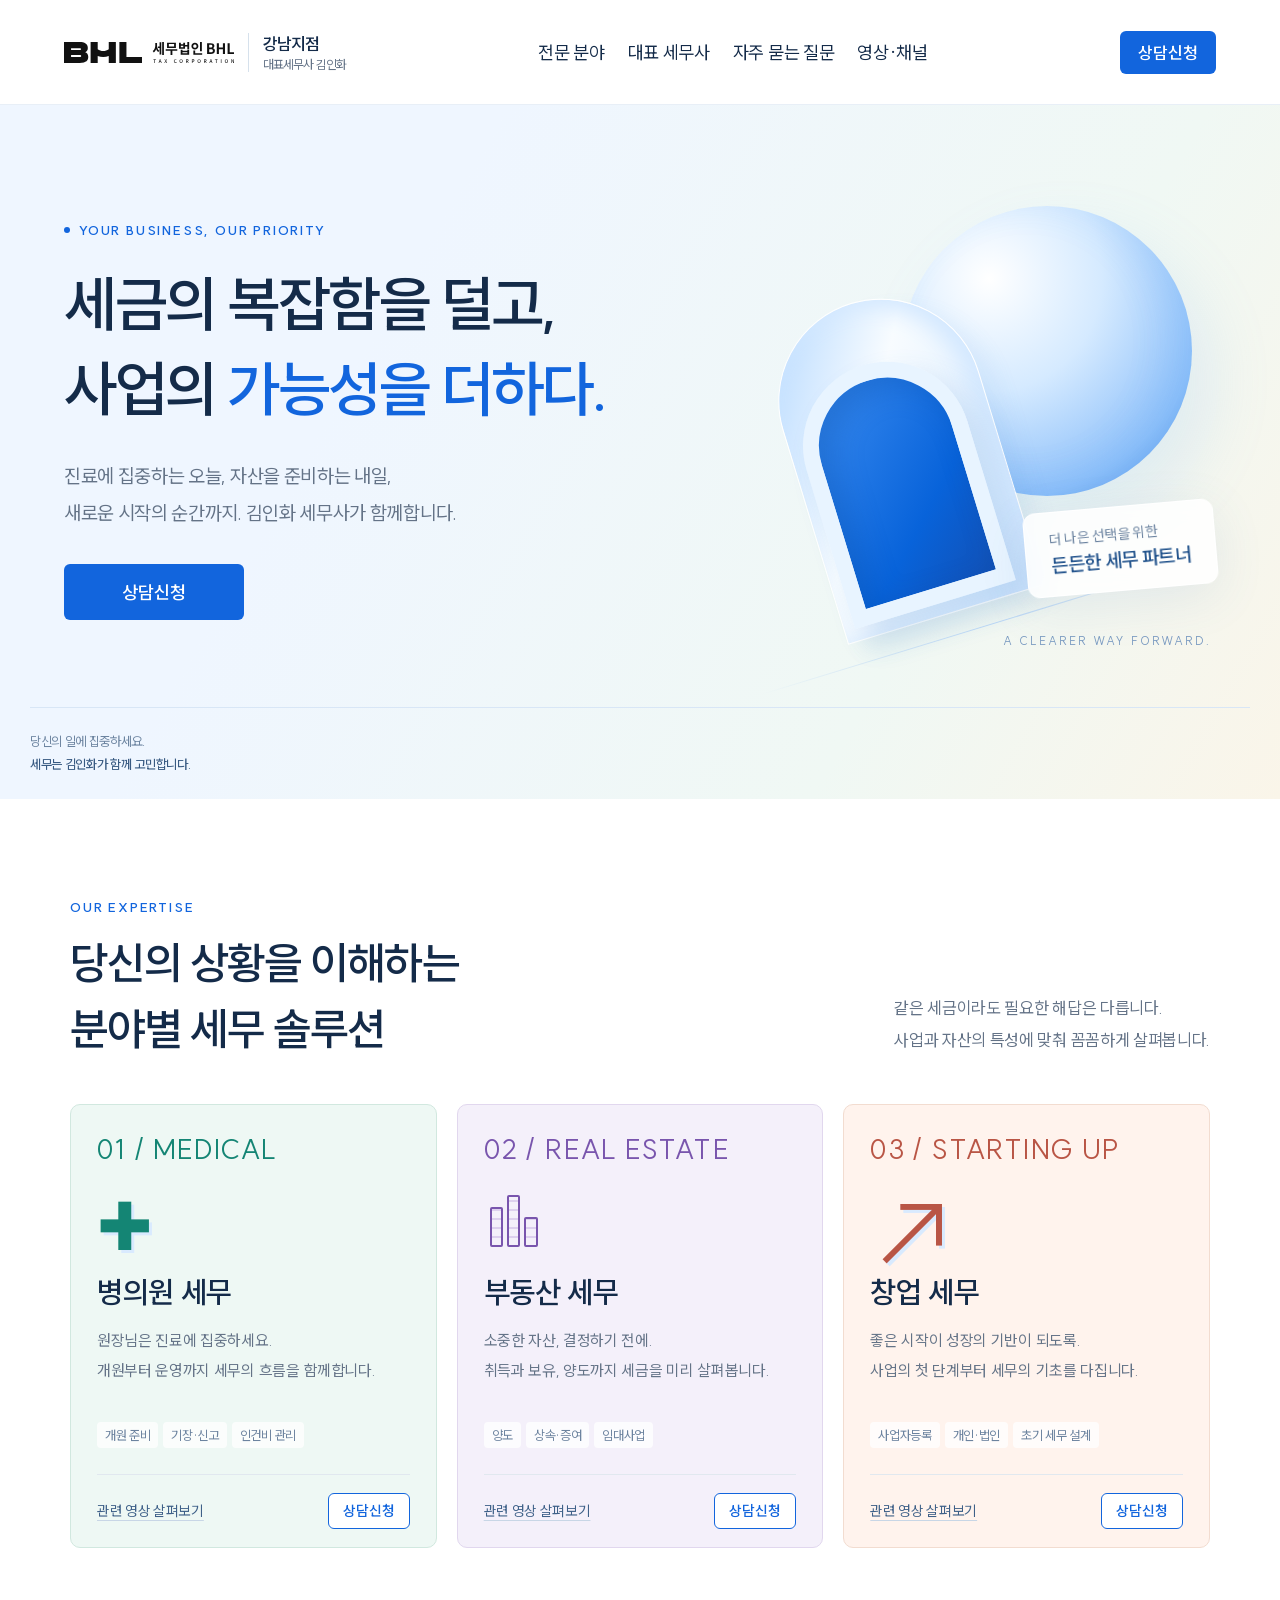
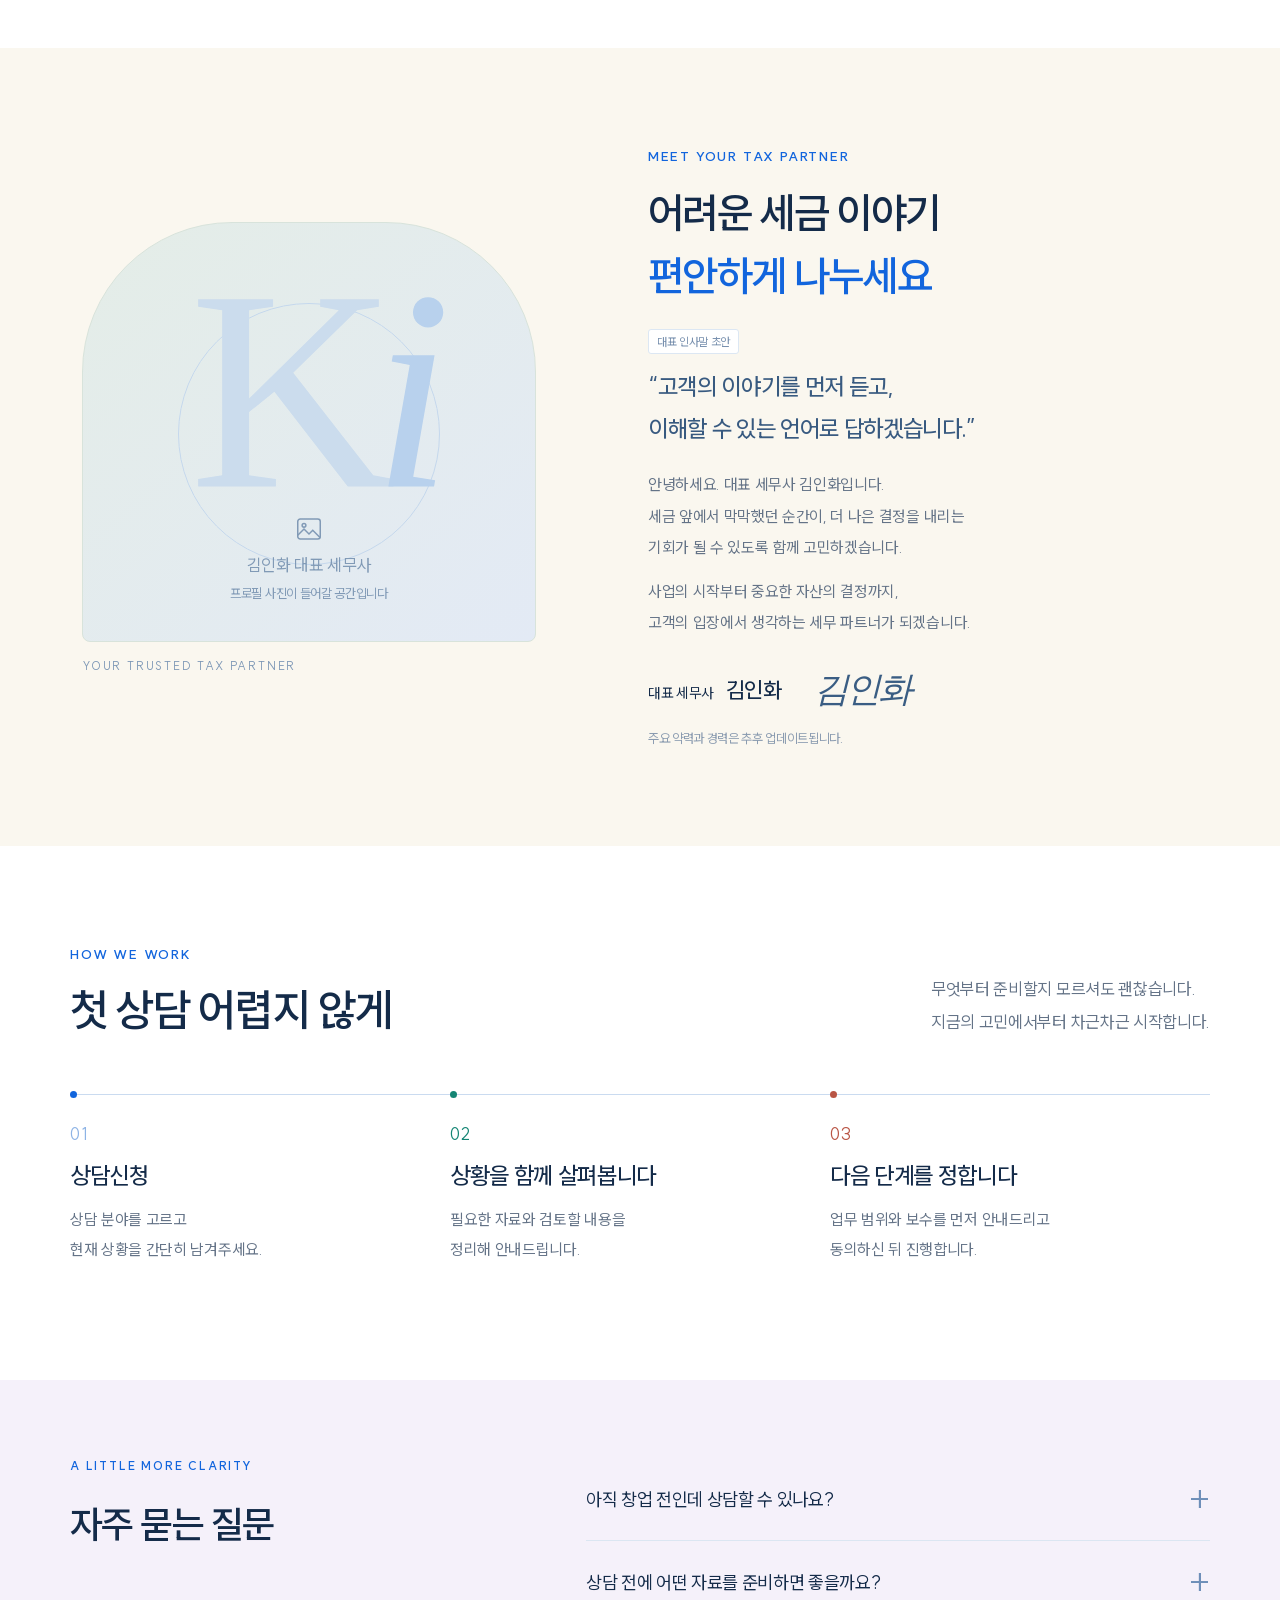
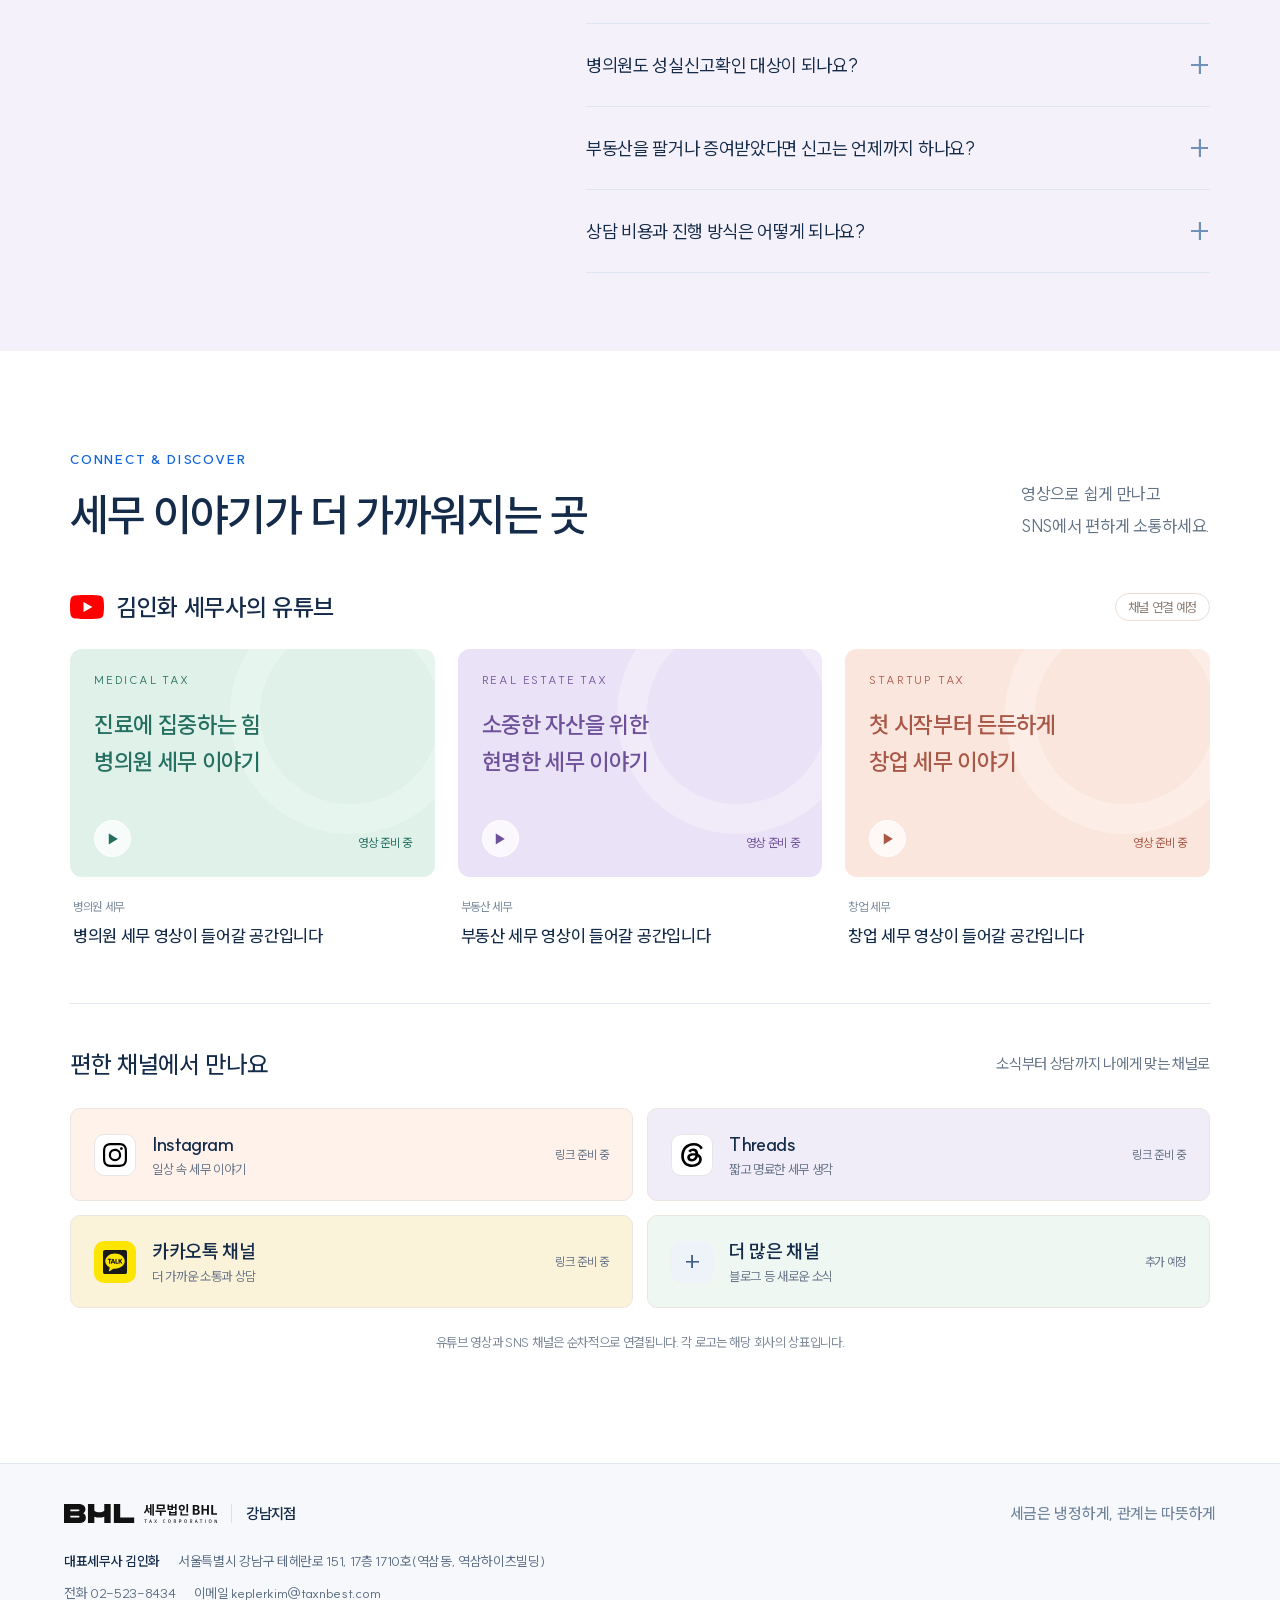
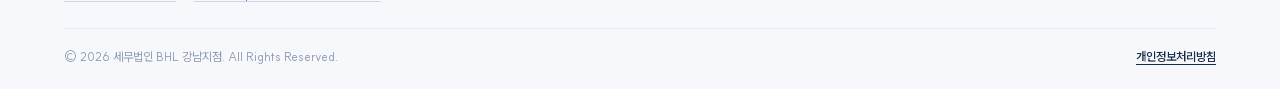
==== commit 3462124a: "개인정보 처리방침(/privacy) 추가, 상담 동의 3항목(v0.1)·민감정보 차단, Firestore 규칙 전면 거부" ====
--- a/index.html
+++ b/index.html
@@ -20,4 +20,4 @@
 <article class="video-card"><div class="video-cover cover-estate"><span class="video-category">REAL ESTATE TAX</span><strong>소중한 자산을 위한<br>현명한 세무 이야기</strong><span class="play-icon" aria-hidden="true">▶</span><small>영상 준비 중</small></div><div class="video-caption"><span>부동산 세무</span><h4>부동산 세무 영상이 들어갈 공간입니다</h4></div></article>
 <article class="video-card"><div class="video-cover cover-startup"><span class="video-category">STARTUP TAX</span><strong>첫 시작부터 든든하게<br>창업 세무 이야기</strong><span class="play-icon" aria-hidden="true">▶</span><small>영상 준비 중</small></div><div class="video-caption"><span>창업 세무</span><h4>창업 세무 영상이 들어갈 공간입니다</h4></div></article></div>
 <div class="social-heading"><h3>편한 채널에서 만나요</h3><p>소식부터 상담까지 나에게 맞는 채널로</p></div><div class="social-grid"><div class="social-card instagram"><span class="brand-icon ig" aria-hidden="true"><svg viewBox="0 0 24 24" role="img" focusable="false"><path d="M7.0301.084c-1.2768.0602-2.1487.264-2.911.5634-.7888.3075-1.4575.72-2.1228 1.3877-.6652.6677-1.075 1.3368-1.3802 2.127-.2954.7638-.4956 1.6365-.552 2.914-.0564 1.2775-.0689 1.6882-.0626 4.947.0062 3.2586.0206 3.6671.0825 4.9473.061 1.2765.264 2.1482.5635 2.9107.308.7889.72 1.4573 1.388 2.1228.6679.6655 1.3365 1.0743 2.1285 1.38.7632.295 1.6361.4961 2.9134.552 1.2773.056 1.6884.069 4.9462.0627 3.2578-.0062 3.668-.0207 4.9478-.0814 1.28-.0607 2.147-.2652 2.9098-.5633.7889-.3086 1.4578-.72 2.1228-1.3881.665-.6682 1.0745-1.3378 1.3795-2.1284.2957-.7632.4966-1.636.552-2.9124.056-1.2809.0692-1.6898.063-4.948-.0063-3.2583-.021-3.6668-.0817-4.9465-.0607-1.2797-.264-2.1487-.5633-2.9117-.3084-.7889-.72-1.4568-1.3876-2.1228C21.2982 1.33 20.628.9208 19.8378.6165 19.074.321 18.2017.1197 16.9244.0645 15.6471.0093 15.236-.005 11.977.0014 8.718.0076 8.31.0215 7.0301.0839m.1402 21.6932c-1.17-.0509-1.8053-.2453-2.2287-.408-.5606-.216-.96-.4771-1.3819-.895-.422-.4178-.6811-.8186-.9-1.378-.1644-.4234-.3624-1.058-.4171-2.228-.0595-1.2645-.072-1.6442-.079-4.848-.007-3.2037.0053-3.583.0607-4.848.05-1.169.2456-1.805.408-2.2282.216-.5613.4762-.96.895-1.3816.4188-.4217.8184-.6814 1.3783-.9003.423-.1651 1.0575-.3614 2.227-.4171 1.2655-.06 1.6447-.072 4.848-.079 3.2033-.007 3.5835.005 4.8495.0608 1.169.0508 1.8053.2445 2.228.408.5608.216.96.4754 1.3816.895.4217.4194.6816.8176.9005 1.3787.1653.4217.3617 1.056.4169 2.2263.0602 1.2655.0739 1.645.0796 4.848.0058 3.203-.0055 3.5834-.061 4.848-.051 1.17-.245 1.8055-.408 2.2294-.216.5604-.4763.96-.8954 1.3814-.419.4215-.8181.6811-1.3783.9-.4224.1649-1.0577.3617-2.2262.4174-1.2656.0595-1.6448.072-4.8493.079-3.2045.007-3.5825-.006-4.848-.0608M16.953 5.5864A1.44 1.44 0 1 0 18.39 4.144a1.44 1.44 0 0 0-1.437 1.4424M5.8385 12.012c.0067 3.4032 2.7706 6.1557 6.173 6.1493 3.4026-.0065 6.157-2.7701 6.1506-6.1733-.0065-3.4032-2.771-6.1565-6.174-6.1498-3.403.0067-6.156 2.771-6.1496 6.1738M8 12.0077a4 4 0 1 1 4.008 3.9921A3.9996 3.9996 0 0 1 8 12.0077"/></svg></span><div><h4>Instagram</h4><p>일상 속 세무 이야기</p></div><span class="social-state">링크 준비 중</span></div><div class="social-card threads"><span class="brand-icon th" aria-hidden="true"><svg viewBox="0 0 24 24" role="img" focusable="false"><path d="M18.263 11.097c-.03-3.486-1.92-5.586-5.111-5.586-2.13 0-3.922.963-4.863 2.499l2.062 1.438c.535-.843 1.272-1.543 2.628-1.543 1.528 0 2.318.85 2.544 2.431a15 15 0 0 0-2.236-.173c-4.125 0-6.068 1.867-6.068 4.336s1.943 3.99 4.804 3.99c3.139 0 5.013-2.115 5.781-4.735.798.361 1.348 1.204 1.348 2.47 0 3.387-3.907 5.232-7.22 5.232-4.885 0-8.077-3.207-8.077-8.424 0-6.392 4.223-10.487 9.9-10.487 3.808 0 5.69 1.671 6.97 3.914l2.108-1.475C21.44 2.078 18.331 0 13.663 0 6.227 0 1.168 5.277 1.168 12.934c0 7 4.953 11.066 10.856 11.066 4.878 0 9.809-2.846 9.809-7.716 0-2.545-1.46-4.231-3.569-5.187m-6.33 4.855c-1.077 0-2.026-.512-2.026-1.453 0-1.483 1.822-1.934 3.606-1.934.678 0 1.34.045 1.927.173-.422 1.927-1.671 3.215-3.508 3.214Z"/></svg></span><div><h4>Threads</h4><p>짧고 명료한 세무 생각</p></div><span class="social-state">링크 준비 중</span></div><div class="social-card kakao"><span class="brand-icon kk" aria-hidden="true"><svg viewBox="0 0 24 24" role="img" focusable="false"><path d="M22.125 0H1.875C.8394 0 0 .8394 0 1.875v20.25C0 23.1606.8394 24 1.875 24h20.25C23.1606 24 24 23.1606 24 22.125V1.875C24 .8394 23.1606 0 22.125 0zM12 18.75c-.591 0-1.1697-.0413-1.7317-.1209-.5626.3965-3.813 2.6797-4.1198 2.7225 0 0-.1258.0489-.2328-.0141s-.0876-.2282-.0876-.2282c.0322-.2198.8426-3.0183.992-3.5333-2.7452-1.36-4.5701-3.7686-4.5701-6.5135C2.25 6.8168 6.6152 3.375 12 3.375s9.75 3.4418 9.75 7.6875c0 4.2457-4.3652 7.6875-9.75 7.6875zM8.0496 9.8672h-.8777v3.3417c0 .2963-.2523.5372-.5625.5372s-.5625-.2409-.5625-.5372V9.8672h-.8777c-.3044 0-.552-.2471-.552-.5508s.2477-.5508.552-.5508h2.8804c.3044 0 .552.2471.552.5508s-.2477.5508-.552.5508zm10.9879 2.9566a.558.558 0 0 1 .108.4167.5588.5588 0 0 1-.2183.371.5572.5572 0 0 1-.3383.1135.558.558 0 0 1-.4493-.2236l-1.3192-1.7479-.1952.1952v1.2273a.5635.5635 0 0 1-.5627.5628.563.563 0 0 1-.5625-.5625V9.3281c0-.3102.2523-.5625.5625-.5625s.5625.2523.5625.5625v1.209l1.5694-1.5694c.0807-.0807.1916-.1252.312-.1252.1404 0 .2814.0606.3871.1661.0985.0984.1573.2251.1654.3566.0082.1327-.036.2542-.1241.3425l-1.2818 1.2817 1.3845 1.8344zm-8.3502-3.5023c-.095-.2699-.3829-.5475-.7503-.5557-.3663.0083-.6542.2858-.749.5551l-1.3455 3.5415c-.1708.5305-.0217.7272.1333.7988a.8568.8568 0 0 0 .3576.0776c.2346 0 .4139-.0952.4678-.2481l.2787-.7297 1.7152.0001.2785.7292c.0541.1532.2335.2484.4681.2484a.8601.8601 0 0 0 .3576-.0775c.1551-.0713.3041-.2681.1329-.7999l-1.3449-3.5398zm-1.3116 2.4433l.5618-1.5961.5618 1.5961H9.3757zm5.9056 1.3836c0 .2843-.2418.5156-.5391.5156h-1.8047c-.2973 0-.5391-.2314-.5391-.5156V9.3281c0-.3102.2576-.5625.5742-.5625s.5742.2523.5742.5625v3.3047h1.1953c.2974 0 .5392.2314.5392.5156z"/></svg></span><div><h4>카카오톡 채널</h4><p>더 가까운 소통과 상담</p></div><span class="social-state">링크 준비 중</span></div><div class="social-card more-social"><span class="brand-icon more" aria-hidden="true">+</span><div><h4>더 많은 채널</h4><p>블로그 등 새로운 소식</p></div><span class="social-state">추가 예정</span></div></div><p class="channel-note">유튜브 영상과 SNS 채널은 순차적으로 연결됩니다. 각 로고는 해당 회사의 상표입니다.</p></section>
-</main><footer><div class="footer-top"><a class="brand" href="#top" aria-label="세무법인 BHL 강남지점 처음으로"><img class="brand-logo" src="assets/logo-dark.svg" alt="세무법인 BHL" width="152" height="19"><span class="brandtext">강남지점</span></a><span class="footer-tagline">세금은 냉정하게, 관계는 따뜻하게</span></div><div class="footer-info"><p class="footer-line"><strong>대표세무사 김인화</strong><span>서울특별시 강남구 테헤란로 151, 17층 1710호(역삼동, 역삼하이츠빌딩)</span></p><p class="footer-line"><a href="tel:025238434">전화 02-523-8434</a><a href="mailto:keplerkim@taxnbest.com">이메일 keplerkim@taxnbest.com</a></p></div><div class="footer-bottom"><span>© 2026 세무법인 BHL 강남지점. All Rights Reserved.</span></div></footer><button class="mobile-contact" type="button" data-consult>상담신청</button><script src="script.js"></script><script src="consult.js"></script></body></html>
+</main><footer><div class="footer-top"><a class="brand" href="#top" aria-label="세무법인 BHL 강남지점 처음으로"><img class="brand-logo" src="assets/logo-dark.svg" alt="세무법인 BHL" width="152" height="19"><span class="brandtext">강남지점</span></a><span class="footer-tagline">세금은 냉정하게, 관계는 따뜻하게</span></div><div class="footer-info"><p class="footer-line"><strong>대표세무사 김인화</strong><span>서울특별시 강남구 테헤란로 151, 17층 1710호(역삼동, 역삼하이츠빌딩)</span></p><p class="footer-line"><a href="tel:025238434">전화 02-523-8434</a><a href="mailto:keplerkim@taxnbest.com">이메일 keplerkim@taxnbest.com</a></p></div><div class="footer-bottom"><span>© 2026 세무법인 BHL 강남지점. All Rights Reserved.</span><a class="footer-privacy" href="/privacy">개인정보처리방침</a></div></footer><button class="mobile-contact" type="button" data-consult>상담신청</button><script src="script.js"></script><script src="consult.js"></script></body></html>
--- a/style.css
+++ b/style.css
@@ -92,3 +92,8 @@
 .consult-phone a{color:var(--blue);font-weight:600}
 @media(max-width:560px){.consult-dialog{padding:26px 20px 20px}.consult-dialog h2{font-size:22px}.consult-grid{grid-template-columns:1fr}.consult-row.half{grid-column:1/-1}.consult-choice{flex-direction:column;align-items:flex-start;gap:4px}}
 .consult-dialog [hidden]{display:none!important}
+.policy{max-width:900px;margin:0 auto;padding:56px 30px 90px}.policy-body{color:var(--navy);font-size:16.5px;line-height:1.85;word-break:keep-all;overflow-wrap:anywhere}.policy-body h1{font-size:38px;line-height:1.35;margin:28px 0 20px;font-weight:600;letter-spacing:-.055em}.policy-body h2{font-size:24px;line-height:1.45;margin:44px 0 12px;padding-top:18px;border-top:1px solid var(--line);font-weight:600}.policy-body p,.policy-body li{white-space:pre-line}.policy-body p{margin:0 0 14px}.policy-body ul,.policy-body ol{padding-left:22px;margin:0 0 14px}.policy-body li{margin:4px 0}.policy-body a{color:var(--blue);text-decoration:underline;text-underline-offset:3px}.policy-body blockquote{margin:0;padding:16px 20px;border-left:5px solid #d97706;background:#fff7e6;color:#7a3e00;border-radius:8px}.policy-body blockquote p{margin:0}.policy-body hr{border:0;border-top:1px solid var(--line);margin:32px 0}.policy-body table{display:block;overflow-x:auto;border-collapse:collapse;width:100%;margin:6px 0 20px;font-size:14.5px;line-height:1.7}.policy-body th,.policy-body td{border:1px solid var(--line);padding:9px 12px;text-align:left;vertical-align:top;min-width:110px}.policy-body th{background:var(--pale);font-weight:600}
+@media(max-width:560px){.policy{padding:36px 20px 70px}.policy-body{font-size:15px}.policy-body h1{font-size:28px}.policy-body h2{font-size:20px}}
+.footer-privacy{color:var(--navy);font-weight:600;text-decoration:underline;text-underline-offset:3px}.consult-privacy{margin:10px 0 0;font-size:13.5px}.consult-privacy a{color:var(--blue);text-decoration:underline;text-underline-offset:3px}
+.policy-body hr+h2{border-top:0;padding-top:0;margin-top:0}
+.consult-consent-detail p,.consult-consent-detail li{font-size:12.5px;line-height:1.7;letter-spacing:0}.consult-consent-detail .consult-consent-title{font-size:13px}
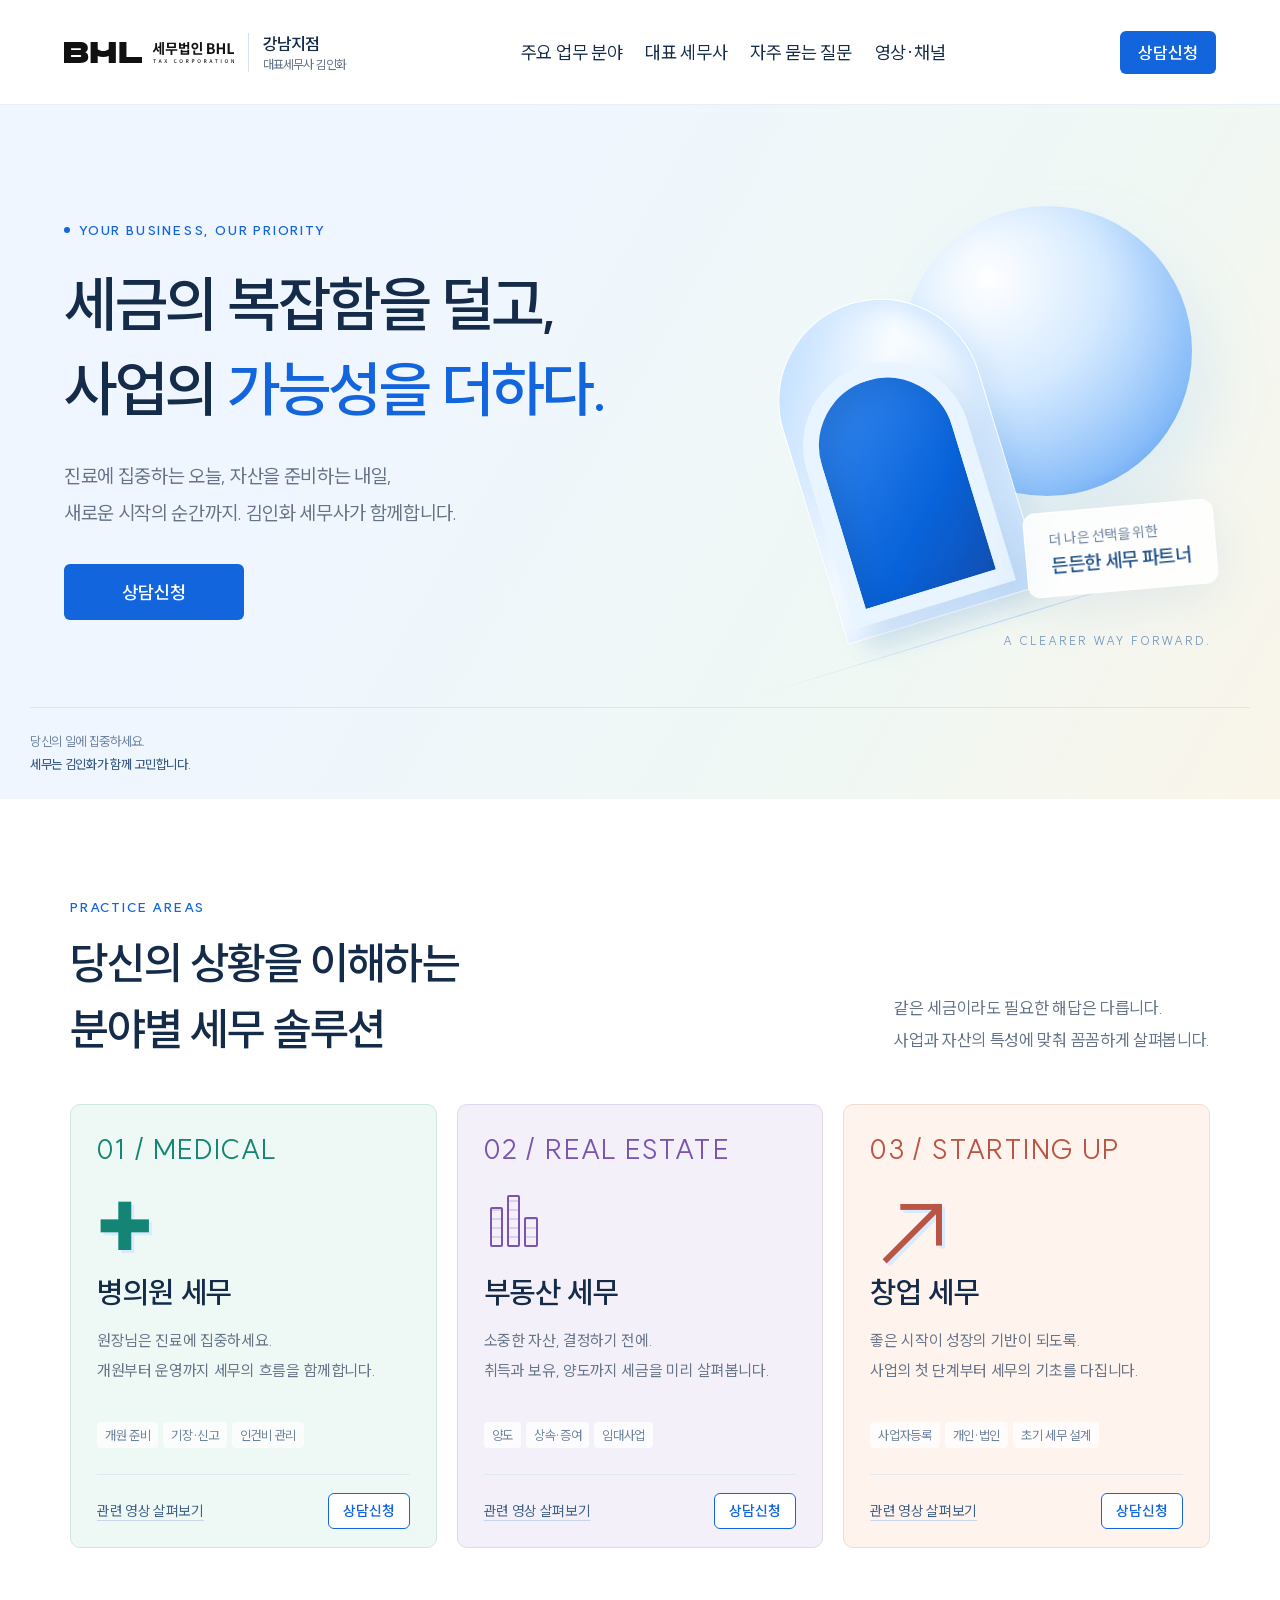
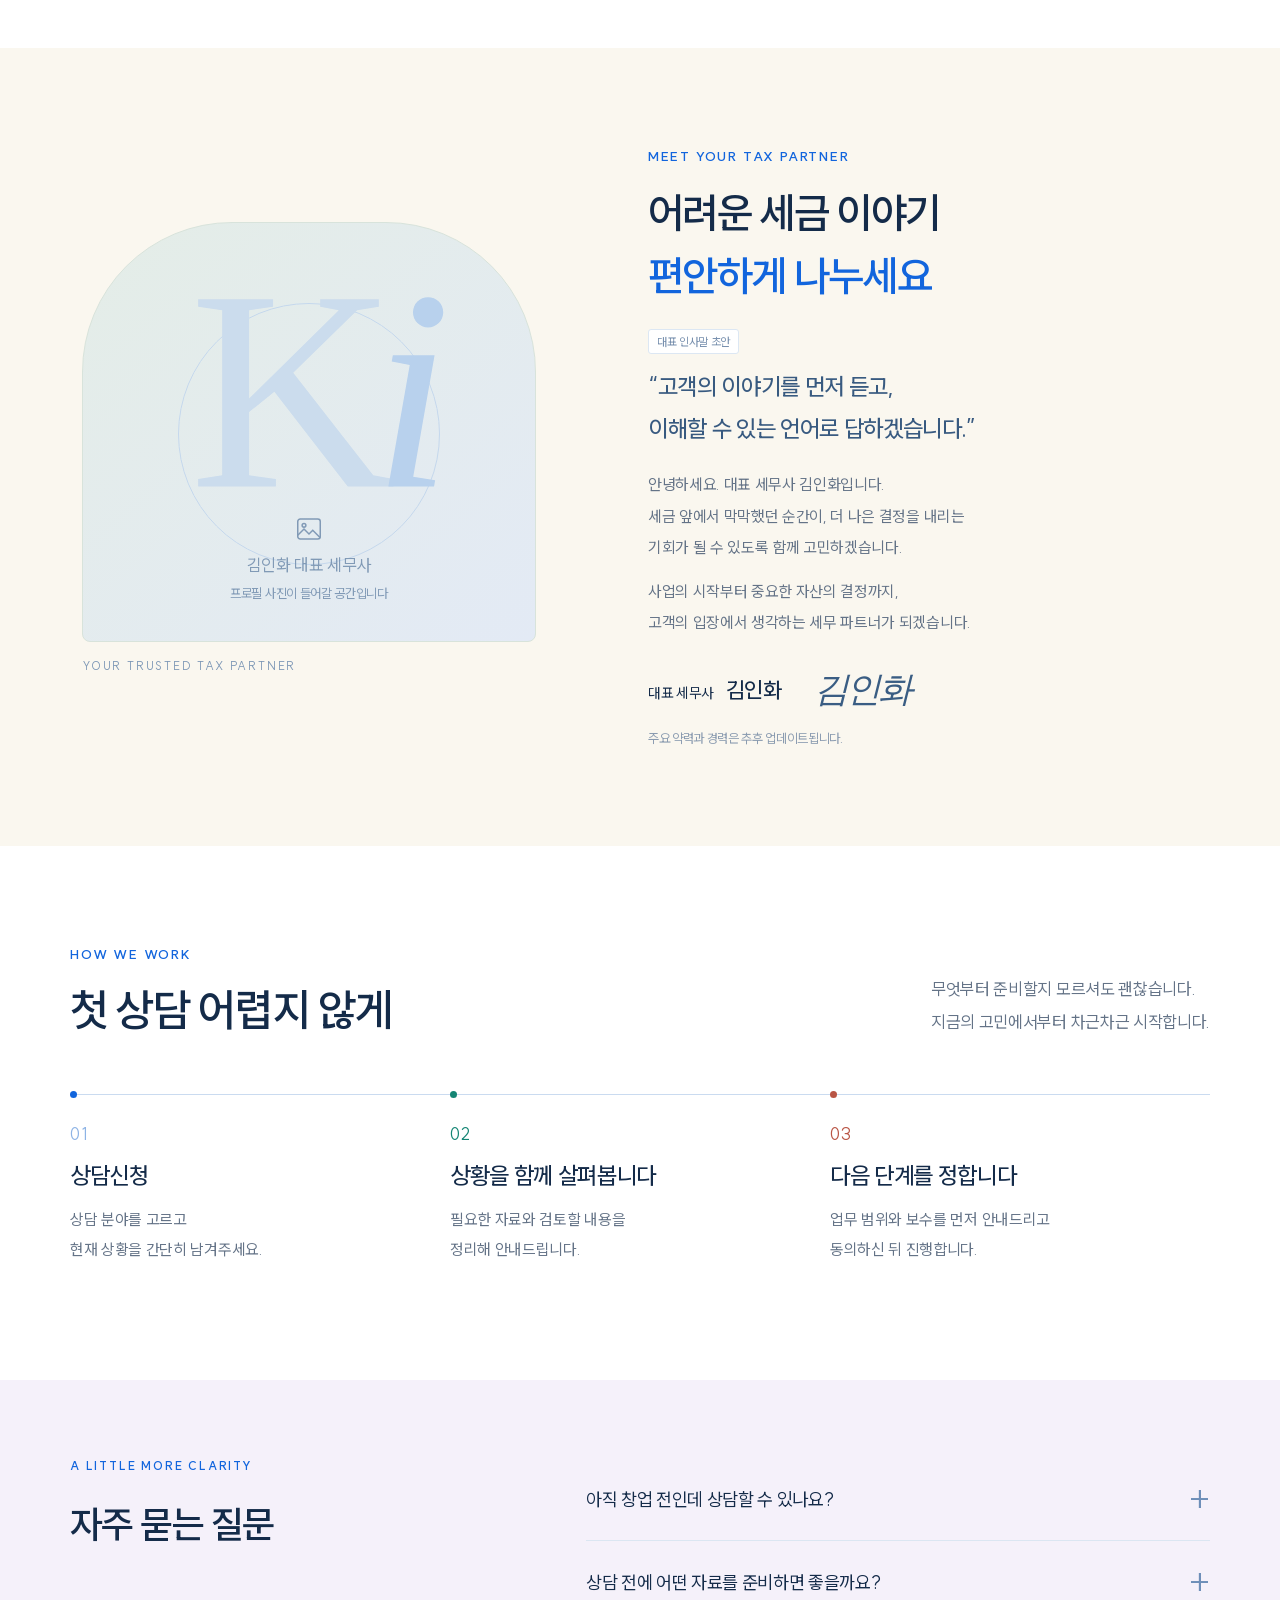
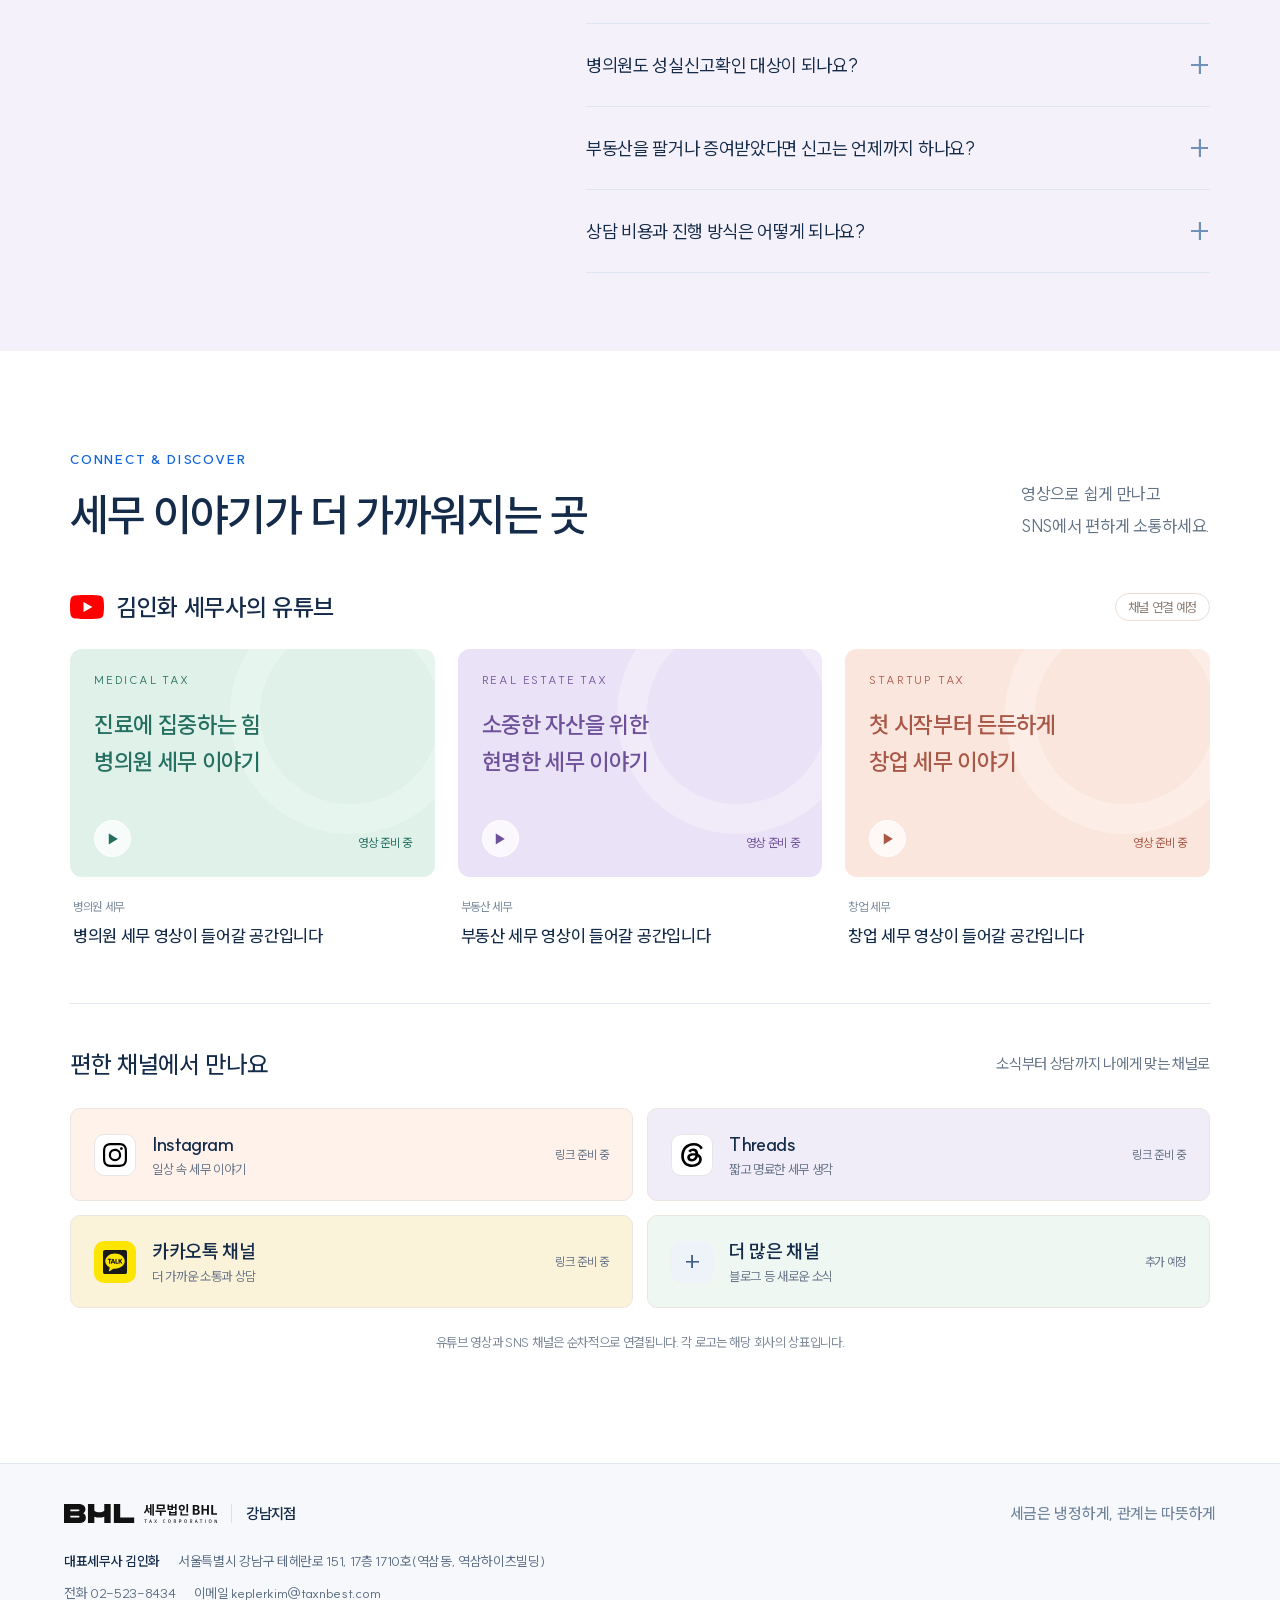
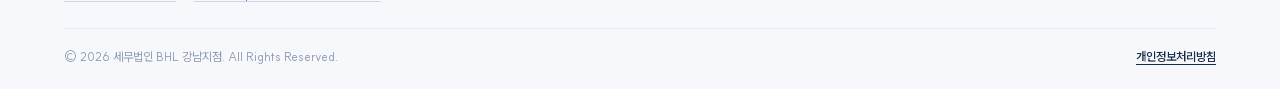
==== commit ba740e89: "광고 문구 정비(봉변호사 판정 3번): 메뉴 '전문 분야'→'주요 업무 분야', OUR EXPERTISE→PRACTICE AREAS" ====
--- a/index.html
+++ b/index.html
@@ -1,8 +1,8 @@
 <!doctype html>
 <html lang="ko"><head><meta charset="utf-8"><meta name="viewport" content="width=device-width,initial-scale=1"><title>김인화 세무사 | 세무법인 BHL 강남지점</title><meta name="description" content="세무법인 BHL 강남지점 대표세무사 김인화. 병의원 세무, 부동산 세무, 창업 세무 상담신청."><link rel="preload" href="assets/fonts/SUIT-Variable.woff2" as="font" type="font/woff2" crossorigin><link rel="stylesheet" href="style.css"></head><body id="top">
-<header><a class="brand" href="#top" aria-label="세무법인 BHL 강남지점 처음으로"><img class="brand-logo" src="assets/logo-dark.svg" alt="세무법인 BHL" width="168" height="21"><span class="brandtext">강남지점<small>대표세무사 김인화</small></span></a><nav id="nav" aria-label="주 메뉴"><a href="#services">전문 분야</a><a href="#about">대표 세무사</a><a href="#faq">자주 묻는 질문</a><a href="#contact">영상·채널</a></nav><button class="button small desktop-cta" type="button" data-consult>상담신청</button><button class="menu" type="button" aria-label="메뉴 열기" aria-expanded="false" aria-controls="nav">☰</button></header>
+<header><a class="brand" href="#top" aria-label="세무법인 BHL 강남지점 처음으로"><img class="brand-logo" src="assets/logo-dark.svg" alt="세무법인 BHL" width="168" height="21"><span class="brandtext">강남지점<small>대표세무사 김인화</small></span></a><nav id="nav" aria-label="주 메뉴"><a href="#services">주요 업무 분야</a><a href="#about">대표 세무사</a><a href="#faq">자주 묻는 질문</a><a href="#contact">영상·채널</a></nav><button class="button small desktop-cta" type="button" data-consult>상담신청</button><button class="menu" type="button" aria-label="메뉴 열기" aria-expanded="false" aria-controls="nav">☰</button></header>
 <main><section class="hero"><div class="hero-inner"><div class="hero-copy"><div class="eyebrow"><i></i> YOUR BUSINESS, OUR PRIORITY</div><h1>세금의 복잡함을 덜고,<br>사업의 <em>가능성을 더하다.</em></h1><p>진료에 집중하는 오늘, 자산을 준비하는 내일,<br>새로운 시작의 순간까지.<br class="mobile"> 김인화 세무사가 함께합니다.</p><div class="hero-actions"><button class="button" type="button" data-consult>상담신청</button></div></div><div class="hero-art" aria-hidden="true"><div class="orb"></div><div class="arch arch-one"></div><div class="arch arch-two"></div><div class="art-line"></div><div class="floating-label"><div>더 나은 선택을 위한<small>든든한 세무 파트너</small></div></div><span class="art-caption">A CLEARER WAY FORWARD.</span></div></div><div class="hero-bottom"><span>당신의 일에 집중하세요.<br><strong>세무는 김인화가 함께 고민합니다.</strong></span></div></section>
-<section id="services" class="section"><div class="section-heading"><div><div class="eyebrow">OUR EXPERTISE</div><h2>당신의 상황을 이해하는<br>분야별 세무 솔루션</h2></div><p>같은 세금이라도 필요한 해답은 다릅니다.<br>사업과 자산의 특성에 맞춰 꼼꼼하게 살펴봅니다.</p></div><div class="services">
+<section id="services" class="section"><div class="section-heading"><div><div class="eyebrow">PRACTICE AREAS</div><h2>당신의 상황을 이해하는<br>분야별 세무 솔루션</h2></div><p>같은 세금이라도 필요한 해답은 다릅니다.<br>사업과 자산의 특성에 맞춰 꼼꼼하게 살펴봅니다.</p></div><div class="services">
 <article class="service"><div class="service-top"><span>01 / MEDICAL</span></div><div class="service-icon medical" aria-hidden="true">✚</div><h3>병의원 세무</h3><p>원장님은 진료에 집중하세요.<br>개원부터 운영까지 세무의 흐름을 함께합니다.</p><div class="tags"><span>개원 준비</span><span>기장·신고</span><span>인건비 관리</span></div><div class="service-bottom"><a href="#contact">관련 영상 살펴보기</a><button type="button" data-consult="medical">상담신청</button></div></article>
 <article class="service"><div class="service-top"><span>02 / REAL ESTATE</span></div><div class="service-icon building" aria-hidden="true"><i></i><i></i><i></i></div><h3>부동산 세무</h3><p>소중한 자산, 결정하기 전에.<br>취득과 보유, 양도까지 세금을 미리 살펴봅니다.</p><div class="tags"><span>양도</span><span>상속·증여</span><span>임대사업</span></div><div class="service-bottom"><a href="#contact">관련 영상 살펴보기</a><button type="button" data-consult="realestate">상담신청</button></div></article>
 <article class="service"><div class="service-top"><span>03 / STARTING UP</span></div><div class="service-icon startup" aria-hidden="true">↗</div><h3>창업 세무</h3><p>좋은 시작이 성장의 기반이 되도록.<br>사업의 첫 단계부터 세무의 기초를 다집니다.</p><div class="tags"><span>사업자등록</span><span>개인·법인</span><span>초기 세무 설계</span></div><div class="service-bottom"><a href="#contact">관련 영상 살펴보기</a><button type="button" data-consult="startup">상담신청</button></div></article></div></section>
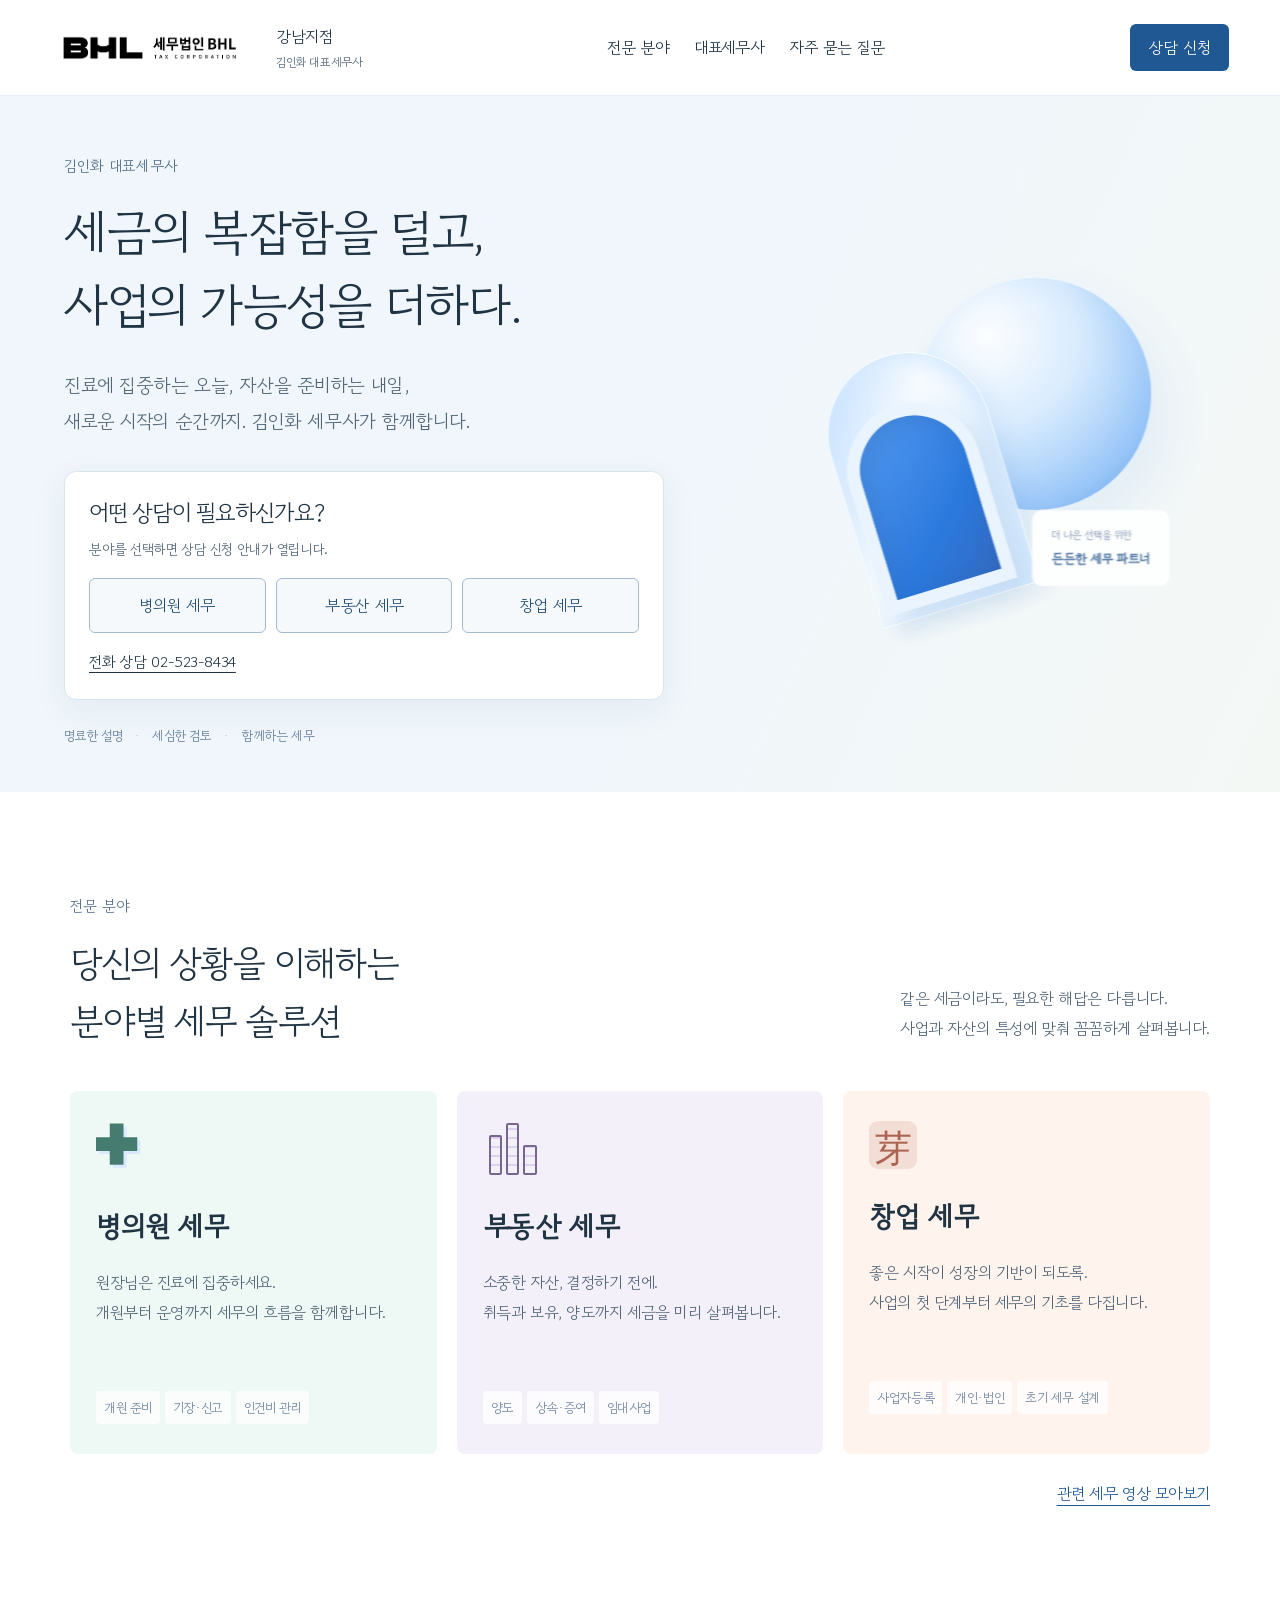
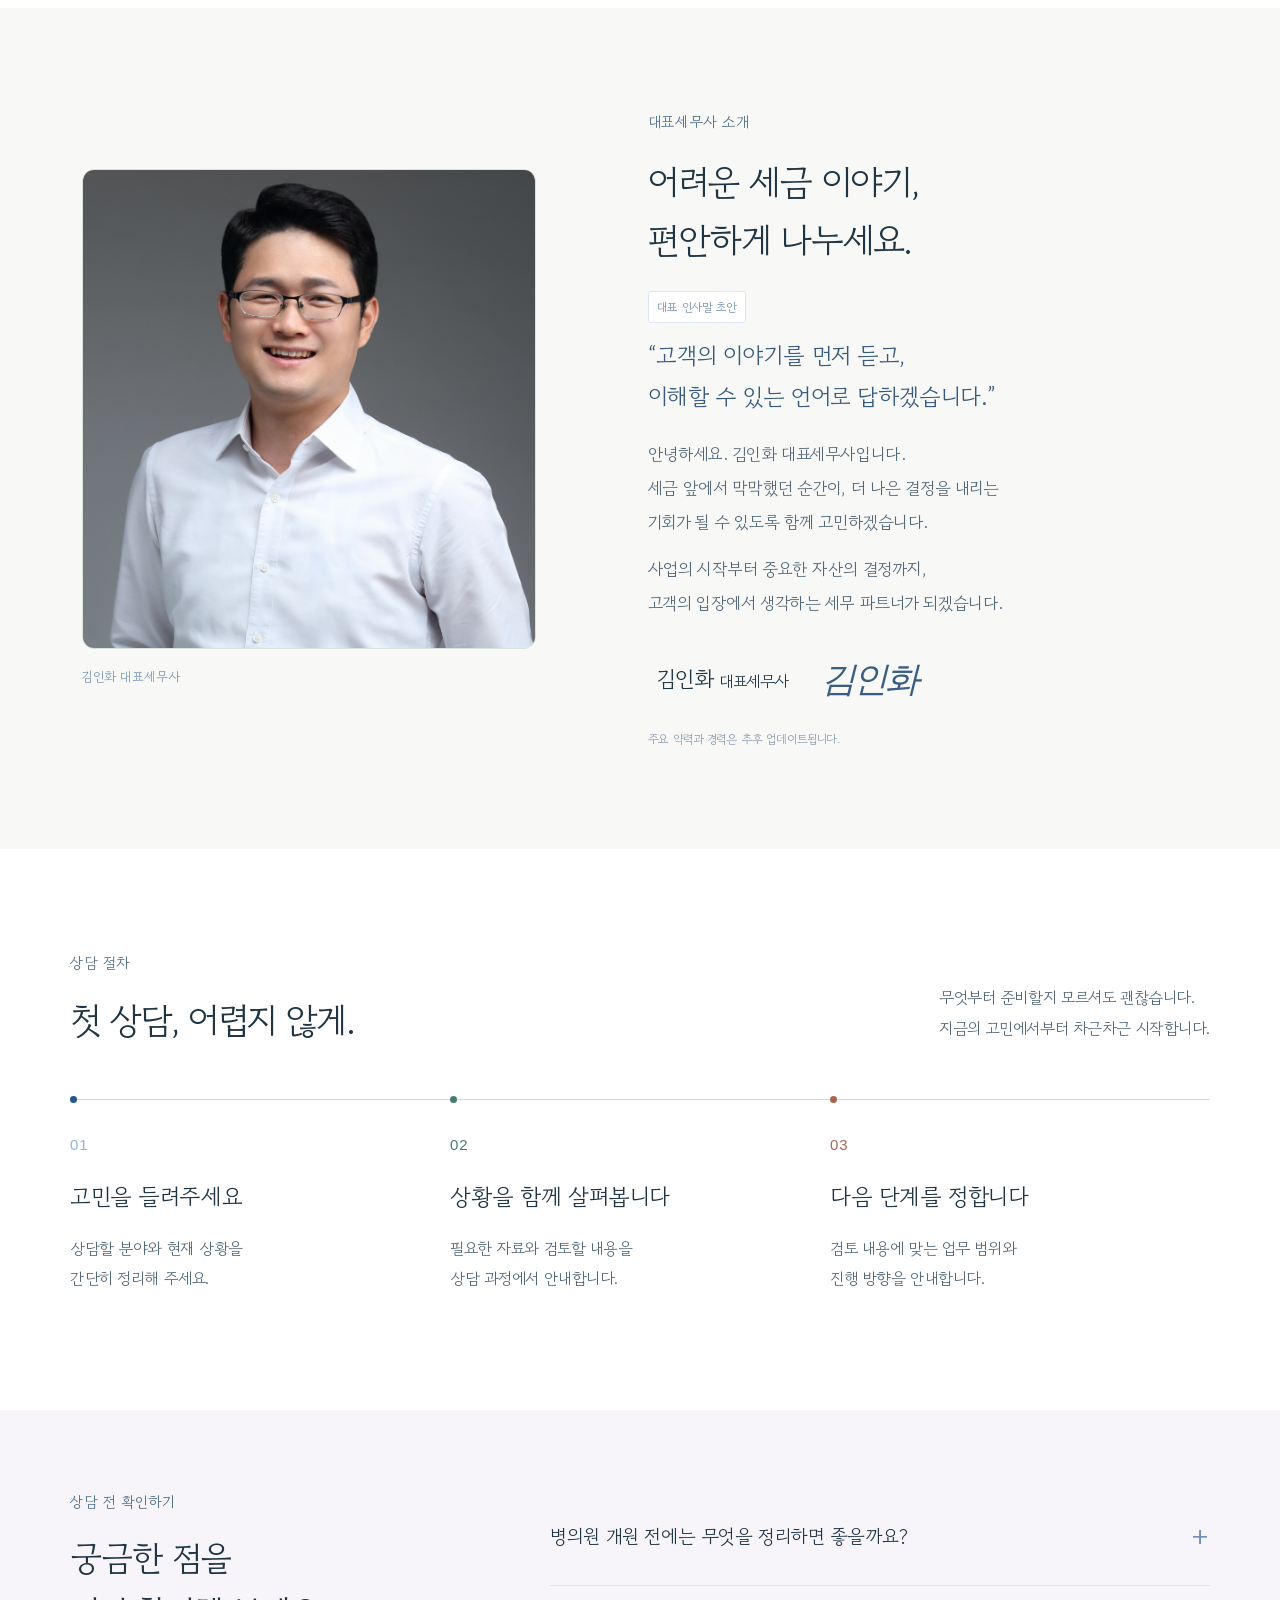
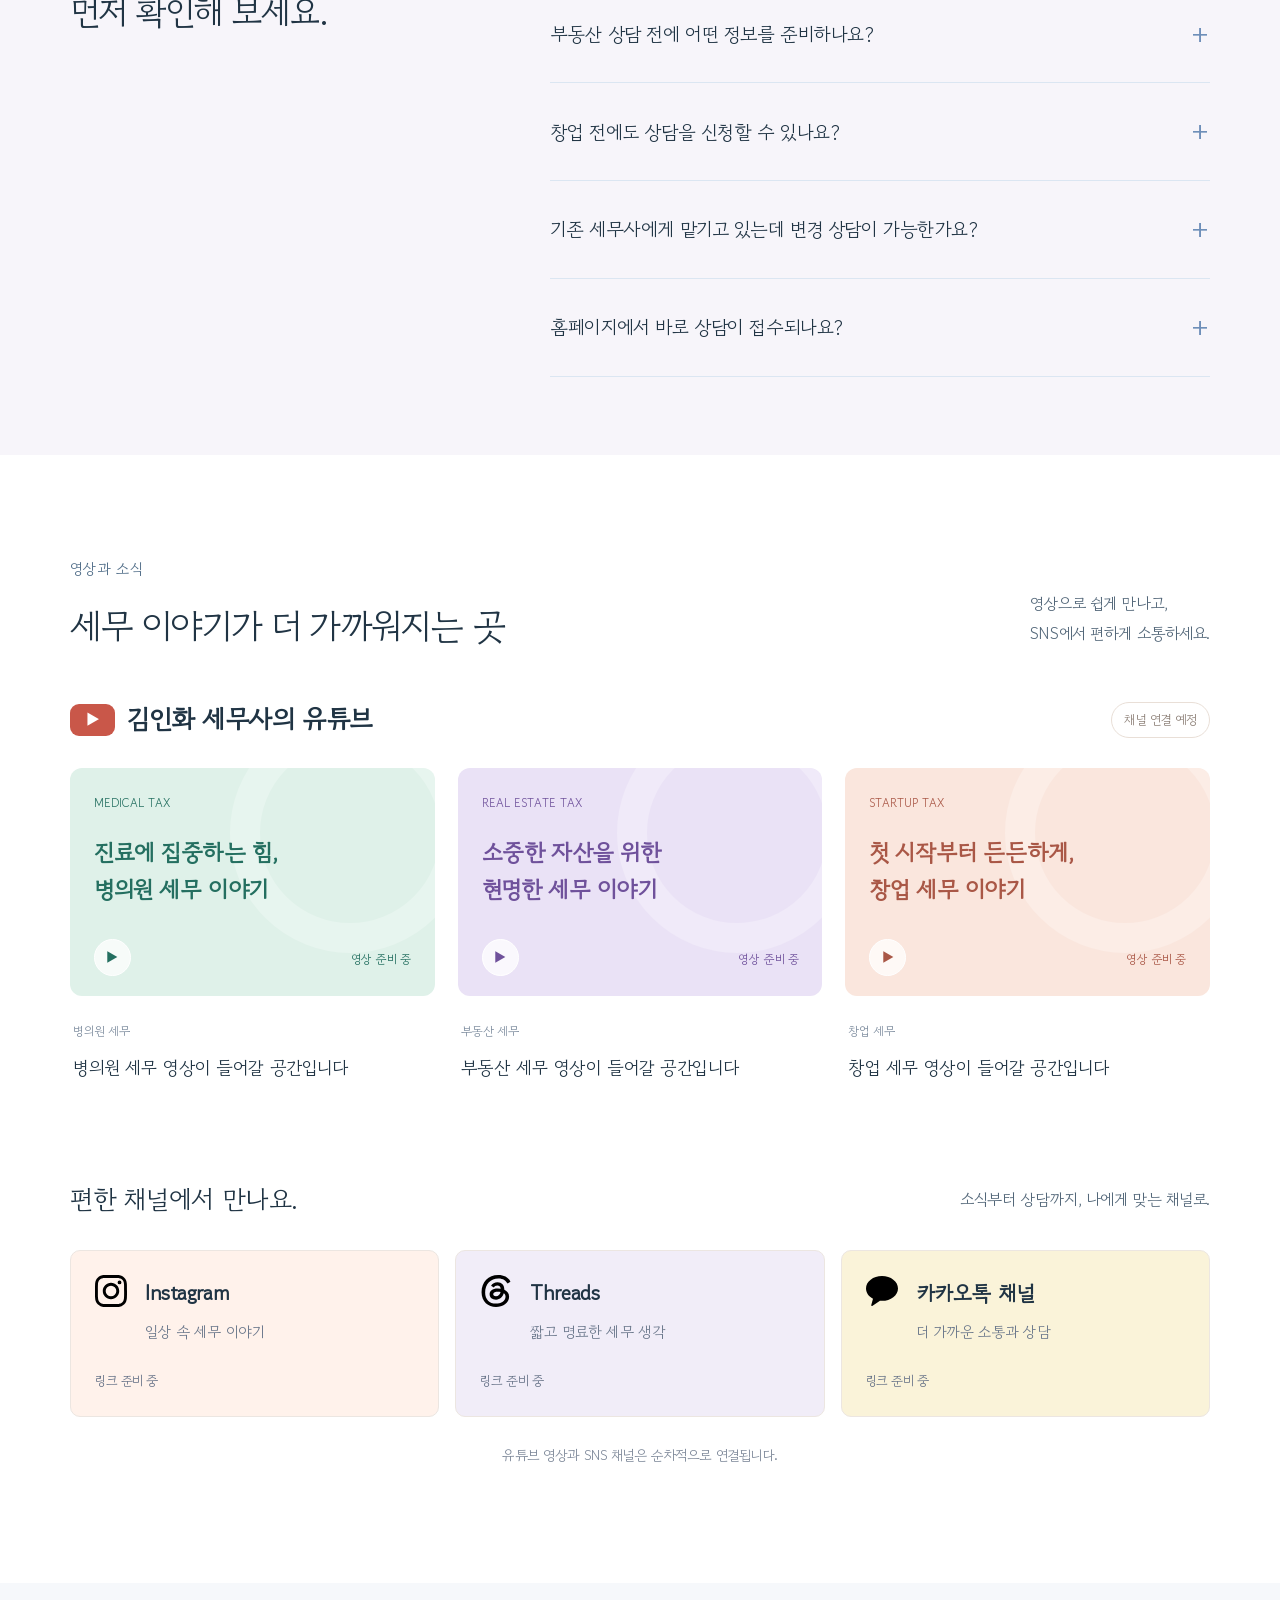
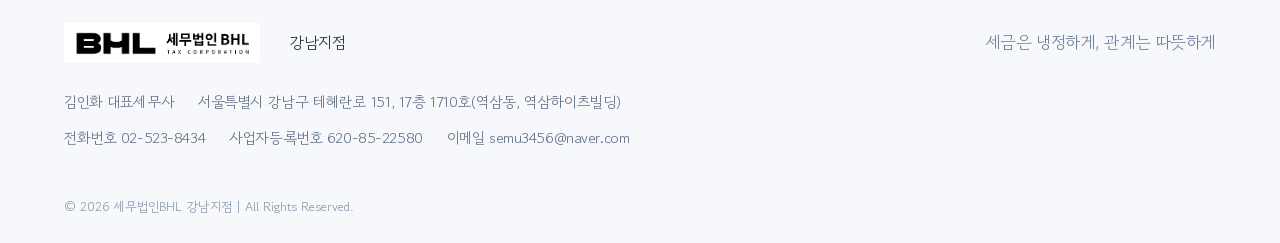
==== commit 15381187: "Refine consultation flow, branding and security for BHL website" ====
--- a/index.html
+++ b/index.html
@@ -1,23 +1,14 @@
 <!doctype html>
-<html lang="ko"><head><meta charset="utf-8"><meta name="viewport" content="width=device-width,initial-scale=1"><title>김인화 세무사 | 세무법인 BHL 강남지점</title><meta name="description" content="세무법인 BHL 강남지점 대표세무사 김인화. 병의원 세무, 부동산 세무, 창업 세무 상담신청."><link rel="preload" href="assets/fonts/SUIT-Variable.woff2" as="font" type="font/woff2" crossorigin><link rel="stylesheet" href="style.css"></head><body id="top">
-<header><a class="brand" href="#top" aria-label="세무법인 BHL 강남지점 처음으로"><img class="brand-logo" src="assets/logo-dark.svg" alt="세무법인 BHL" width="168" height="21"><span class="brandtext">강남지점<small>대표세무사 김인화</small></span></a><nav id="nav" aria-label="주 메뉴"><a href="#services">주요 업무 분야</a><a href="#about">대표 세무사</a><a href="#faq">자주 묻는 질문</a><a href="#contact">영상·채널</a></nav><button class="button small desktop-cta" type="button" data-consult>상담신청</button><button class="menu" type="button" aria-label="메뉴 열기" aria-expanded="false" aria-controls="nav">☰</button></header>
-<main><section class="hero"><div class="hero-inner"><div class="hero-copy"><div class="eyebrow"><i></i> YOUR BUSINESS, OUR PRIORITY</div><h1>세금의 복잡함을 덜고,<br>사업의 <em>가능성을 더하다.</em></h1><p>진료에 집중하는 오늘, 자산을 준비하는 내일,<br>새로운 시작의 순간까지.<br class="mobile"> 김인화 세무사가 함께합니다.</p><div class="hero-actions"><button class="button" type="button" data-consult>상담신청</button></div></div><div class="hero-art" aria-hidden="true"><div class="orb"></div><div class="arch arch-one"></div><div class="arch arch-two"></div><div class="art-line"></div><div class="floating-label"><div>더 나은 선택을 위한<small>든든한 세무 파트너</small></div></div><span class="art-caption">A CLEARER WAY FORWARD.</span></div></div><div class="hero-bottom"><span>당신의 일에 집중하세요.<br><strong>세무는 김인화가 함께 고민합니다.</strong></span></div></section>
-<section id="services" class="section"><div class="section-heading"><div><div class="eyebrow">PRACTICE AREAS</div><h2>당신의 상황을 이해하는<br>분야별 세무 솔루션</h2></div><p>같은 세금이라도 필요한 해답은 다릅니다.<br>사업과 자산의 특성에 맞춰 꼼꼼하게 살펴봅니다.</p></div><div class="services">
-<article class="service"><div class="service-top"><span>01 / MEDICAL</span></div><div class="service-icon medical" aria-hidden="true">✚</div><h3>병의원 세무</h3><p>원장님은 진료에 집중하세요.<br>개원부터 운영까지 세무의 흐름을 함께합니다.</p><div class="tags"><span>개원 준비</span><span>기장·신고</span><span>인건비 관리</span></div><div class="service-bottom"><a href="#contact">관련 영상 살펴보기</a><button type="button" data-consult="medical">상담신청</button></div></article>
-<article class="service"><div class="service-top"><span>02 / REAL ESTATE</span></div><div class="service-icon building" aria-hidden="true"><i></i><i></i><i></i></div><h3>부동산 세무</h3><p>소중한 자산, 결정하기 전에.<br>취득과 보유, 양도까지 세금을 미리 살펴봅니다.</p><div class="tags"><span>양도</span><span>상속·증여</span><span>임대사업</span></div><div class="service-bottom"><a href="#contact">관련 영상 살펴보기</a><button type="button" data-consult="realestate">상담신청</button></div></article>
-<article class="service"><div class="service-top"><span>03 / STARTING UP</span></div><div class="service-icon startup" aria-hidden="true">↗</div><h3>창업 세무</h3><p>좋은 시작이 성장의 기반이 되도록.<br>사업의 첫 단계부터 세무의 기초를 다집니다.</p><div class="tags"><span>사업자등록</span><span>개인·법인</span><span>초기 세무 설계</span></div><div class="service-bottom"><a href="#contact">관련 영상 살펴보기</a><button type="button" data-consult="startup">상담신청</button></div></article></div></section>
-<section class="about-wrap" id="about"><div class="section about"><div class="portrait"><div class="portrait-frame"><span class="portrait-monogram">K<span>i</span></span><div class="portrait-placeholder"><svg viewBox="0 0 24 24" fill="none" stroke="currentColor" stroke-width="1.2" width="30" aria-hidden="true"><rect x="3" y="4" width="18" height="16" rx="2"/><circle cx="8" cy="9" r="1.5"/><path d="m3 17 5-5 4 4 3-3 6 6"/></svg><span>김인화 대표 세무사</span><small>프로필 사진이 들어갈 공간입니다</small></div></div><div class="portrait-tag">YOUR TRUSTED TAX PARTNER</div></div><div class="about-copy"><div class="eyebrow">MEET YOUR TAX PARTNER</div><h2>어려운 세금 이야기<br><em>편안하게 나누세요</em></h2><span class="draft-label">대표 인사말 초안</span><p class="quote">“고객의 이야기를 먼저 듣고,<br>이해할 수 있는 언어로 답하겠습니다.”</p><p>안녕하세요. 대표 세무사 김인화입니다.<br>세금 앞에서 막막했던 순간이, 더 나은 결정을 내리는<br class="wide"> 기회가 될 수 있도록 함께 고민하겠습니다.</p><p>사업의 시작부터 중요한 자산의 결정까지,<br>고객의 입장에서 생각하는 세무 파트너가 되겠습니다.</p><div class="signature"><span>대표 세무사 <strong>김인화</strong></span><span class="signature-script">김인화</span></div><div class="profile-note">주요 약력과 경력은 추후 업데이트됩니다.</div></div></div></section>
-<section class="section" id="process"><div class="section-heading"><div><div class="eyebrow">HOW WE WORK</div><h2>첫 상담 어렵지 않게</h2></div><p>무엇부터 준비할지 모르셔도 괜찮습니다.<br>지금의 고민에서부터 차근차근 시작합니다.</p></div><div class="steps"><article><span>01</span><h3>상담신청</h3><p>상담 분야를 고르고<br>현재 상황을 간단히 남겨주세요.</p></article><article><span>02</span><h3>상황을 함께 살펴봅니다</h3><p>필요한 자료와 검토할 내용을<br>정리해 안내드립니다.</p></article><article><span>03</span><h3>다음 단계를 정합니다</h3><p>업무 범위와 보수를 먼저 안내드리고<br>동의하신 뒤 진행합니다.</p></article></div></section>
-<section class="faq-wrap" id="faq"><div class="section faq"><div><div class="eyebrow">A LITTLE MORE CLARITY</div><h2>자주 묻는 질문</h2></div><div class="questions">
-<details><summary>아직 창업 전인데 상담할 수 있나요?<span>+</span></summary><div class="answer"><p>네, 가능합니다. 사업자등록은 사업 개시일부터 20일 이내에 신청해야 하고, 사업 개시 전에도 미리 신청할 수 있습니다(부가가치세법 제8조).</p><p>아래 내용을 정리해 오시면 첫 상담에서 바로 확인할 수 있습니다.</p><ul><li>예정 업종과 개업 예정일</li><li>사업장 주소와 임대차계약 여부</li><li>예상 매출, 직원 채용 계획</li><li>개인사업자·법인 중 고려 중인 형태</li></ul></div></details>
-<details><summary>상담 전에 어떤 자료를 준비하면 좋을까요?<span>+</span></summary><div class="answer"><p>분야별로 아래 자료가 있으면 좋습니다. 없는 자료는 비워 두셔도 됩니다.</p><ul><li><b>병의원</b> 개원 예정지 임대차계약서, 인테리어·의료장비 견적, 대출 계획. 운영 중이라면 최근 종합소득세 신고서</li><li><b>부동산</b> 등기사항증명서, 취득 당시 매매계약서와 취득세 영수증, 수리비 등 필요경비 증빙, 세대 보유 주택 현황</li><li><b>창업</b> 사업계획 메모, 사업장 임대차계약서, 동업이라면 지분 비율</li></ul></div></details>
-<details><summary>병의원도 성실신고확인 대상이 되나요?<span>+</span></summary><div class="answer"><p>의료업(보건업)은 해당 과세기간 수입금액이 5억 원 이상이면 성실신고확인 대상입니다(소득세법 시행령 제133조).</p><p>대상이 되면 종합소득세 신고 기한이 5월 31일에서 6월 30일로 늘어나는 대신, 세무사의 성실신고확인서를 함께 제출해야 합니다(소득세법 제70조의2). 개원 첫해부터 증빙과 인건비 자료를 정리해 두시는 것이 좋습니다.</p></div></details>
-<details><summary>부동산을 팔거나 증여받았다면 신고는 언제까지 하나요?<span>+</span></summary><div class="answer"><ul><li><b>양도소득세</b> 양도일이 속하는 달의 말일부터 2개월 이내 예정신고(소득세법 제105조). 주식 등 일부 자산은 기한이 다릅니다.</li><li><b>증여세</b> 증여받은 날이 속하는 달의 말일부터 3개월 이내(상속세 및 증여세법 제68조)</li><li><b>상속세</b> 상속개시일이 속하는 달의 말일부터 6개월 이내(같은 법 제67조, 국내 거주 기준)</li></ul><p>비과세·감면 요건은 계약 전에 확인해야 선택지가 넓어집니다.</p></div></details>
-<details><summary>상담 비용과 진행 방식은 어떻게 되나요?<span>+</span></summary><div class="answer"><p>상담신청서나 전화로 상황을 먼저 들은 뒤 필요한 업무 범위를 정합니다. 기장, 신고 대리, 검토 의견서처럼 보수가 발생하는 업무는 시작하기 전에 범위와 보수를 먼저 안내드리고, 동의하신 뒤 진행합니다.</p><p>상담 일정과 방식(방문·전화)은 연락드릴 때 함께 정합니다.</p></div></details>
-</div></div></section>
-<section class="section media-section" id="contact"><div class="section-heading"><div><div class="eyebrow">CONNECT &amp; DISCOVER</div><h2>세무 이야기가 더 가까워지는 곳</h2></div><p>영상으로 쉽게 만나고<br>SNS에서 편하게 소통하세요.</p></div><div class="youtube-heading"><span class="brand-icon yt" aria-hidden="true"><svg viewBox="0 0 24 24" role="img" focusable="false"><path d="M23.498 6.186a3.016 3.016 0 0 0-2.122-2.136C19.505 3.545 12 3.545 12 3.545s-7.505 0-9.377.505A3.017 3.017 0 0 0 .502 6.186C0 8.07 0 12 0 12s0 3.93.502 5.814a3.016 3.016 0 0 0 2.122 2.136c1.871.505 9.376.505 9.376.505s7.505 0 9.377-.505a3.015 3.015 0 0 0 2.122-2.136C24 15.93 24 12 24 12s0-3.93-.502-5.814zM9.545 15.568V8.432L15.818 12l-6.273 3.568z"/></svg></span><h3>김인화 세무사의 유튜브</h3><span class="coming">채널 연결 예정</span></div><div class="video-grid">
-<article class="video-card"><div class="video-cover cover-medical"><span class="video-category">MEDICAL TAX</span><strong>진료에 집중하는 힘<br>병의원 세무 이야기</strong><span class="play-icon" aria-hidden="true">▶</span><small>영상 준비 중</small></div><div class="video-caption"><span>병의원 세무</span><h4>병의원 세무 영상이 들어갈 공간입니다</h4></div></article>
-<article class="video-card"><div class="video-cover cover-estate"><span class="video-category">REAL ESTATE TAX</span><strong>소중한 자산을 위한<br>현명한 세무 이야기</strong><span class="play-icon" aria-hidden="true">▶</span><small>영상 준비 중</small></div><div class="video-caption"><span>부동산 세무</span><h4>부동산 세무 영상이 들어갈 공간입니다</h4></div></article>
-<article class="video-card"><div class="video-cover cover-startup"><span class="video-category">STARTUP TAX</span><strong>첫 시작부터 든든하게<br>창업 세무 이야기</strong><span class="play-icon" aria-hidden="true">▶</span><small>영상 준비 중</small></div><div class="video-caption"><span>창업 세무</span><h4>창업 세무 영상이 들어갈 공간입니다</h4></div></article></div>
-<div class="social-heading"><h3>편한 채널에서 만나요</h3><p>소식부터 상담까지 나에게 맞는 채널로</p></div><div class="social-grid"><div class="social-card instagram"><span class="brand-icon ig" aria-hidden="true"><svg viewBox="0 0 24 24" role="img" focusable="false"><path d="M7.0301.084c-1.2768.0602-2.1487.264-2.911.5634-.7888.3075-1.4575.72-2.1228 1.3877-.6652.6677-1.075 1.3368-1.3802 2.127-.2954.7638-.4956 1.6365-.552 2.914-.0564 1.2775-.0689 1.6882-.0626 4.947.0062 3.2586.0206 3.6671.0825 4.9473.061 1.2765.264 2.1482.5635 2.9107.308.7889.72 1.4573 1.388 2.1228.6679.6655 1.3365 1.0743 2.1285 1.38.7632.295 1.6361.4961 2.9134.552 1.2773.056 1.6884.069 4.9462.0627 3.2578-.0062 3.668-.0207 4.9478-.0814 1.28-.0607 2.147-.2652 2.9098-.5633.7889-.3086 1.4578-.72 2.1228-1.3881.665-.6682 1.0745-1.3378 1.3795-2.1284.2957-.7632.4966-1.636.552-2.9124.056-1.2809.0692-1.6898.063-4.948-.0063-3.2583-.021-3.6668-.0817-4.9465-.0607-1.2797-.264-2.1487-.5633-2.9117-.3084-.7889-.72-1.4568-1.3876-2.1228C21.2982 1.33 20.628.9208 19.8378.6165 19.074.321 18.2017.1197 16.9244.0645 15.6471.0093 15.236-.005 11.977.0014 8.718.0076 8.31.0215 7.0301.0839m.1402 21.6932c-1.17-.0509-1.8053-.2453-2.2287-.408-.5606-.216-.96-.4771-1.3819-.895-.422-.4178-.6811-.8186-.9-1.378-.1644-.4234-.3624-1.058-.4171-2.228-.0595-1.2645-.072-1.6442-.079-4.848-.007-3.2037.0053-3.583.0607-4.848.05-1.169.2456-1.805.408-2.2282.216-.5613.4762-.96.895-1.3816.4188-.4217.8184-.6814 1.3783-.9003.423-.1651 1.0575-.3614 2.227-.4171 1.2655-.06 1.6447-.072 4.848-.079 3.2033-.007 3.5835.005 4.8495.0608 1.169.0508 1.8053.2445 2.228.408.5608.216.96.4754 1.3816.895.4217.4194.6816.8176.9005 1.3787.1653.4217.3617 1.056.4169 2.2263.0602 1.2655.0739 1.645.0796 4.848.0058 3.203-.0055 3.5834-.061 4.848-.051 1.17-.245 1.8055-.408 2.2294-.216.5604-.4763.96-.8954 1.3814-.419.4215-.8181.6811-1.3783.9-.4224.1649-1.0577.3617-2.2262.4174-1.2656.0595-1.6448.072-4.8493.079-3.2045.007-3.5825-.006-4.848-.0608M16.953 5.5864A1.44 1.44 0 1 0 18.39 4.144a1.44 1.44 0 0 0-1.437 1.4424M5.8385 12.012c.0067 3.4032 2.7706 6.1557 6.173 6.1493 3.4026-.0065 6.157-2.7701 6.1506-6.1733-.0065-3.4032-2.771-6.1565-6.174-6.1498-3.403.0067-6.156 2.771-6.1496 6.1738M8 12.0077a4 4 0 1 1 4.008 3.9921A3.9996 3.9996 0 0 1 8 12.0077"/></svg></span><div><h4>Instagram</h4><p>일상 속 세무 이야기</p></div><span class="social-state">링크 준비 중</span></div><div class="social-card threads"><span class="brand-icon th" aria-hidden="true"><svg viewBox="0 0 24 24" role="img" focusable="false"><path d="M18.263 11.097c-.03-3.486-1.92-5.586-5.111-5.586-2.13 0-3.922.963-4.863 2.499l2.062 1.438c.535-.843 1.272-1.543 2.628-1.543 1.528 0 2.318.85 2.544 2.431a15 15 0 0 0-2.236-.173c-4.125 0-6.068 1.867-6.068 4.336s1.943 3.99 4.804 3.99c3.139 0 5.013-2.115 5.781-4.735.798.361 1.348 1.204 1.348 2.47 0 3.387-3.907 5.232-7.22 5.232-4.885 0-8.077-3.207-8.077-8.424 0-6.392 4.223-10.487 9.9-10.487 3.808 0 5.69 1.671 6.97 3.914l2.108-1.475C21.44 2.078 18.331 0 13.663 0 6.227 0 1.168 5.277 1.168 12.934c0 7 4.953 11.066 10.856 11.066 4.878 0 9.809-2.846 9.809-7.716 0-2.545-1.46-4.231-3.569-5.187m-6.33 4.855c-1.077 0-2.026-.512-2.026-1.453 0-1.483 1.822-1.934 3.606-1.934.678 0 1.34.045 1.927.173-.422 1.927-1.671 3.215-3.508 3.214Z"/></svg></span><div><h4>Threads</h4><p>짧고 명료한 세무 생각</p></div><span class="social-state">링크 준비 중</span></div><div class="social-card kakao"><span class="brand-icon kk" aria-hidden="true"><svg viewBox="0 0 24 24" role="img" focusable="false"><path d="M22.125 0H1.875C.8394 0 0 .8394 0 1.875v20.25C0 23.1606.8394 24 1.875 24h20.25C23.1606 24 24 23.1606 24 22.125V1.875C24 .8394 23.1606 0 22.125 0zM12 18.75c-.591 0-1.1697-.0413-1.7317-.1209-.5626.3965-3.813 2.6797-4.1198 2.7225 0 0-.1258.0489-.2328-.0141s-.0876-.2282-.0876-.2282c.0322-.2198.8426-3.0183.992-3.5333-2.7452-1.36-4.5701-3.7686-4.5701-6.5135C2.25 6.8168 6.6152 3.375 12 3.375s9.75 3.4418 9.75 7.6875c0 4.2457-4.3652 7.6875-9.75 7.6875zM8.0496 9.8672h-.8777v3.3417c0 .2963-.2523.5372-.5625.5372s-.5625-.2409-.5625-.5372V9.8672h-.8777c-.3044 0-.552-.2471-.552-.5508s.2477-.5508.552-.5508h2.8804c.3044 0 .552.2471.552.5508s-.2477.5508-.552.5508zm10.9879 2.9566a.558.558 0 0 1 .108.4167.5588.5588 0 0 1-.2183.371.5572.5572 0 0 1-.3383.1135.558.558 0 0 1-.4493-.2236l-1.3192-1.7479-.1952.1952v1.2273a.5635.5635 0 0 1-.5627.5628.563.563 0 0 1-.5625-.5625V9.3281c0-.3102.2523-.5625.5625-.5625s.5625.2523.5625.5625v1.209l1.5694-1.5694c.0807-.0807.1916-.1252.312-.1252.1404 0 .2814.0606.3871.1661.0985.0984.1573.2251.1654.3566.0082.1327-.036.2542-.1241.3425l-1.2818 1.2817 1.3845 1.8344zm-8.3502-3.5023c-.095-.2699-.3829-.5475-.7503-.5557-.3663.0083-.6542.2858-.749.5551l-1.3455 3.5415c-.1708.5305-.0217.7272.1333.7988a.8568.8568 0 0 0 .3576.0776c.2346 0 .4139-.0952.4678-.2481l.2787-.7297 1.7152.0001.2785.7292c.0541.1532.2335.2484.4681.2484a.8601.8601 0 0 0 .3576-.0775c.1551-.0713.3041-.2681.1329-.7999l-1.3449-3.5398zm-1.3116 2.4433l.5618-1.5961.5618 1.5961H9.3757zm5.9056 1.3836c0 .2843-.2418.5156-.5391.5156h-1.8047c-.2973 0-.5391-.2314-.5391-.5156V9.3281c0-.3102.2576-.5625.5742-.5625s.5742.2523.5742.5625v3.3047h1.1953c.2974 0 .5392.2314.5392.5156z"/></svg></span><div><h4>카카오톡 채널</h4><p>더 가까운 소통과 상담</p></div><span class="social-state">링크 준비 중</span></div><div class="social-card more-social"><span class="brand-icon more" aria-hidden="true">+</span><div><h4>더 많은 채널</h4><p>블로그 등 새로운 소식</p></div><span class="social-state">추가 예정</span></div></div><p class="channel-note">유튜브 영상과 SNS 채널은 순차적으로 연결됩니다. 각 로고는 해당 회사의 상표입니다.</p></section>
-</main><footer><div class="footer-top"><a class="brand" href="#top" aria-label="세무법인 BHL 강남지점 처음으로"><img class="brand-logo" src="assets/logo-dark.svg" alt="세무법인 BHL" width="152" height="19"><span class="brandtext">강남지점</span></a><span class="footer-tagline">세금은 냉정하게, 관계는 따뜻하게</span></div><div class="footer-info"><p class="footer-line"><strong>대표세무사 김인화</strong><span>서울특별시 강남구 테헤란로 151, 17층 1710호(역삼동, 역삼하이츠빌딩)</span></p><p class="footer-line"><a href="tel:025238434">전화 02-523-8434</a><a href="mailto:keplerkim@taxnbest.com">이메일 keplerkim@taxnbest.com</a></p></div><div class="footer-bottom"><span>© 2026 세무법인 BHL 강남지점. All Rights Reserved.</span><a class="footer-privacy" href="/privacy">개인정보처리방침</a></div></footer><button class="mobile-contact" type="button" data-consult>상담신청</button><script src="script.js"></script><script src="consult.js"></script></body></html>
+<html lang="ko"><head><meta charset="utf-8"><meta name="viewport" content="width=device-width,initial-scale=1"><title>김인화 세무사 | 사업의 가능성을 더하는 세무</title><meta name="description" content="김인화 대표세무사. 병의원 세무, 부동산 세무, 창업 세무를 이해하기 쉽게 안내합니다."><link rel="stylesheet" href="style.css"><link rel="icon" href="assets/bhl-logo-square.jpg"></head><body><a class="skip" href="#main">본문 바로가기</a>
+<header><a class="brand" href="#" aria-label="BHL 홈"><img class="brand-logo" src="assets/bhl-banner.jpg" alt="세무법인 BHL" width="455" height="93"><span class="branch-label">강남지점<small>김인화 대표세무사</small></span></a><nav id="nav" aria-label="주 메뉴"><a href="#services">전문 분야</a><a href="#about">대표세무사</a><a href="#faq">자주 묻는 질문</a></nav><button class="button small desktop-cta" type="button" data-consult>상담 신청</button><button class="menu" aria-label="메뉴 열기" aria-expanded="false" aria-controls="nav">☰</button></header>
+<main id="main"><section class="hero"><div class="hero-inner"><div class="hero-copy"><div class="eyebrow"><i></i> 김인화 대표세무사</div><h1>세금의 복잡함을 덜고,<br>사업의 <em>가능성을 더하다.</em></h1><p>진료에 집중하는 오늘, 자산을 준비하는 내일,<br>새로운 시작의 순간까지.<br class="mobile"> 김인화 세무사가 함께합니다.</p><div class="consult-start"><h2>어떤 상담이 필요하신가요?</h2><p>분야를 선택하면 상담 신청 안내가 열립니다.</p><div class="consult-choices"><button type="button" data-consult="병의원 세무">병의원 세무</button><button type="button" data-consult="부동산 세무">부동산 세무</button><button type="button" data-consult="창업 세무">창업 세무</button></div><a class="hero-phone" href="tel:025238434">전화 상담 02-523-8434</a></div><div class="hero-note"><span>명료한 설명</span><b>·</b><span>세심한 검토</span><b>·</b><span>함께하는 세무</span></div></div><div class="hero-art" aria-hidden="true"><div class="orb"></div><div class="arch arch-one"></div><div class="arch arch-two"></div><div class="art-line"></div><div class="floating-label"><div>더 나은 선택을 위한<small>든든한 세무 파트너</small></div></div></div></div><div class="hero-bottom"><span>당신의 일에 집중하세요.<br><strong>세무는 김인화가 함께 고민합니다.</strong></span></div></section>
+<section id="services" class="section"><div class="section-heading"><div><div class="eyebrow">전문 분야</div><h2>당신의 상황을 이해하는<br>분야별 세무 솔루션</h2></div><p>같은 세금이라도, 필요한 해답은 다릅니다.<br>사업과 자산의 특성에 맞춰 꼼꼼하게 살펴봅니다.</p></div><div class="services"><article class="service"><div class="service-icon medical">✚</div><h3>병의원 세무</h3><p>원장님은 진료에 집중하세요.<br>개원부터 운영까지 세무의 흐름을 함께합니다.</p><div class="tags"><span>개원 준비</span><span>기장·신고</span><span>인건비 관리</span></div></article><article class="service"><div class="service-icon building"><i></i><i></i><i></i></div><h3>부동산 세무</h3><p>소중한 자산, 결정하기 전에.<br>취득과 보유, 양도까지 세금을 미리 살펴봅니다.</p><div class="tags"><span>양도</span><span>상속·증여</span><span>임대사업</span></div></article><article class="service"><div class="service-icon startup" aria-hidden="true">芽</div><h3>창업 세무</h3><p>좋은 시작이 성장의 기반이 되도록.<br>사업의 첫 단계부터 세무의 기초를 다집니다.</p><div class="tags"><span>사업자등록</span><span>개인·법인</span><span>초기 세무 설계</span></div></article></div><p class="section-link"><a href="#contact">관련 세무 영상 모아보기</a></p></section>
+<section class="about-wrap" id="about"><div class="section about"><div class="portrait"><div class="portrait-frame"><img class="profile-photo" src="assets/kim-inhwa.jpg" alt="김인화 대표세무사" width="2105" height="2134" loading="lazy"></div><div class="portrait-tag">김인화 대표세무사</div></div><div class="about-copy"><div class="eyebrow">대표세무사 소개</div><h2>어려운 세금 이야기,<br><em>편안하게 나누세요.</em></h2><span class="draft-label">대표 인사말 초안</span><p class="quote">“고객의 이야기를 먼저 듣고,<br>이해할 수 있는 언어로 답하겠습니다.”</p><p>안녕하세요. 김인화 대표세무사입니다.<br>세금 앞에서 막막했던 순간이, 더 나은 결정을 내리는<br class="wide"> 기회가 될 수 있도록 함께 고민하겠습니다.</p><p>사업의 시작부터 중요한 자산의 결정까지,<br>고객의 입장에서 생각하는 세무 파트너가 되겠습니다.</p><div class="signature"><span><strong>김인화</strong> 대표세무사</span><span class="signature-script">김인화</span></div><div class="profile-note">주요 약력과 경력은 추후 업데이트됩니다.</div></div></div></section>
+<section class="section" id="process"><div class="section-heading"><div><div class="eyebrow">상담 절차</div><h2>첫 상담, 어렵지 않게.</h2></div><p>무엇부터 준비할지 모르셔도 괜찮습니다.<br>지금의 고민에서부터 차근차근 시작합니다.</p></div><div class="steps"><article><span>01</span><h3>고민을 들려주세요</h3><p>상담할 분야와 현재 상황을<br>간단히 정리해 주세요.</p></article><article><span>02</span><h3>상황을 함께 살펴봅니다</h3><p>필요한 자료와 검토할 내용을<br>상담 과정에서 안내합니다.</p></article><article><span>03</span><h3>다음 단계를 정합니다</h3><p>검토 내용에 맞는 업무 범위와<br>진행 방향을 안내합니다.</p></article></div></section>
+<section class="faq-wrap" id="faq"><div class="section faq"><div><div class="eyebrow">상담 전 확인하기</div><h2>궁금한 점을<br>먼저 확인해 보세요.</h2></div><div class="questions"><details><summary>병의원 개원 전에는 무엇을 정리하면 좋을까요?<span aria-hidden="true">+</span></summary><p>개원 예정일, 진료과, 임대차 계약 여부, 예상 인원, 의료장비 구입 계획을 적어두세요. 이미 운영 중이라면 최근 신고서와 매출·비용 현황이 도움이 됩니다. 첫 문의에서는 환자 정보가 포함된 자료를 보내지 않으셔도 됩니다.</p></details><details><summary>부동산 상담 전에 어떤 정보를 준비하나요?<span aria-hidden="true">+</span></summary><p>물건의 종류와 소재지, 취득 시기와 금액, 현재 소유 현황, 예정 거래와 시기를 정리해 주세요. 계약서나 등기 관련 자료가 있으면 보유 여부를 알려주세요. 주민등록번호와 계좌번호를 홈페이지에 입력할 필요는 없습니다.</p></details><details><summary>창업 전에도 상담을 신청할 수 있나요?<span aria-hidden="true">+</span></summary><p>네. 예정 업종, 사업장 소재지, 시작할 시기, 공동사업 여부, 예상 매출과 비용을 간단히 정리해 주세요. 개인사업자와 법인 중 고민 중이라면 아직 결정하지 않았다고 말씀해 주셔도 됩니다.</p></details><details><summary>기존 세무사에게 맡기고 있는데 변경 상담이 가능한가요?<span aria-hidden="true">+</span></summary><p>현재 맡기고 있는 업무, 최근 신고가 끝난 시점, 변경을 원하는 시기를 알려주세요. 기존 사무실의 장부와 신고서 등 인계 가능한 자료를 확인해 두면 상담에 도움이 됩니다.</p></details><details><summary>홈페이지에서 바로 상담이 접수되나요?<span aria-hidden="true">+</span></summary><p>상단에서 분야를 선택하면 준비사항과 전화 연결이 열립니다. 현재 홈페이지는 온라인 접수나 자료 업로드를 받지 않습니다. 전화 02-523-8434로 상담을 신청해 주세요. 비용과 업무 범위는 의뢰를 결정하기 전에 확인해 주세요.</p></details></div></div></section>
+<section class="section media-section" id="contact"><div class="section-heading"><div><div class="eyebrow">영상과 소식</div><h2>세무 이야기가 더 가까워지는 곳</h2></div><p>영상으로 쉽게 만나고,<br>SNS에서 편하게 소통하세요.</p></div><div class="youtube-heading"><span class="youtube-badge">▶</span><h3>김인화 세무사의 유튜브</h3><span class="coming">채널 연결 예정</span></div><div class="video-grid">
+<article class="video-card"><div class="video-cover cover-medical"><span class="video-category">MEDICAL TAX</span><strong>진료에 집중하는 힘,<br>병의원 세무 이야기</strong><span class="play-icon">▶</span><small>영상 준비 중</small></div><div class="video-caption"><span>병의원 세무</span><h4>병의원 세무 영상이 들어갈 공간입니다</h4></div></article>
+<article class="video-card"><div class="video-cover cover-estate"><span class="video-category">REAL ESTATE TAX</span><strong>소중한 자산을 위한<br>현명한 세무 이야기</strong><span class="play-icon">▶</span><small>영상 준비 중</small></div><div class="video-caption"><span>부동산 세무</span><h4>부동산 세무 영상이 들어갈 공간입니다</h4></div></article>
+<article class="video-card"><div class="video-cover cover-startup"><span class="video-category">STARTUP TAX</span><strong>첫 시작부터 든든하게,<br>창업 세무 이야기</strong><span class="play-icon">▶</span><small>영상 준비 중</small></div><div class="video-caption"><span>창업 세무</span><h4>창업 세무 영상이 들어갈 공간입니다</h4></div></article></div>
+<div class="social-heading"><h3>편한 채널에서 만나요.</h3><p>소식부터 상담까지, 나에게 맞는 채널로.</p></div><div class="social-grid"><div class="social-card instagram"><img class="social-logo" src="assets/instagram.svg" alt="Instagram" width="32" height="32"><div><h4>Instagram</h4><p>일상 속 세무 이야기</p></div><span class="social-state">링크 준비 중</span></div><div class="social-card threads"><img class="social-logo" src="assets/threads.svg" alt="Threads" width="32" height="32"><div><h4>Threads</h4><p>짧고 명료한 세무 생각</p></div><span class="social-state">링크 준비 중</span></div><div class="social-card kakao"><img class="social-logo" src="assets/kakao.svg" alt="카카오톡" width="32" height="32"><div><h4>카카오톡 채널</h4><p>더 가까운 소통과 상담</p></div><span class="social-state">링크 준비 중</span></div><div class="social-card more-social"><span class="social-symbol">＋</span><div><h4>더 많은 채널</h4><p>블로그 등 새로운 소식</p></div><span class="social-state">추가 예정</span></div></div><p class="channel-note">유튜브 영상과 SNS 채널은 순차적으로 연결됩니다.</p></section>
+</main><footer><div class="footer-top"><a class="brand" href="#"><img class="brand-logo" src="assets/bhl-banner.jpg" alt="세무법인 BHL" width="455" height="93"><span class="branch-label">강남지점</span></a><span>세금은 냉정하게, 관계는 따뜻하게</span></div><div class="footer-info"><div class="office-line"><span>김인화 대표세무사</span><span>서울특별시 강남구 테헤란로 151, 17층 1710호(역삼동, 역삼하이츠빌딩)</span></div><div class="office-line"><a href="tel:025238434">전화번호 02-523-8434</a><span>사업자등록번호 620-85-22580</span><a href="mailto:semu3456@naver.com">이메일 semu3456@naver.com</a></div></div><div class="footer-bottom"><span>© 2026 세무법인BHL 강남지점 | All Rights Reserved.</span></div></footer><button class="mobile-contact" type="button" data-consult>상담 신청</button><dialog id="consult-dialog" aria-labelledby="consult-title"><div class="dialog-heading"><span>김인화 대표세무사</span><button type="button" id="close-consult" aria-label="상담 신청 창 닫기">닫기</button></div><h2 id="consult-title">상담 신청</h2><p>상담 분야를 고르고, 전화로 편하게 문의해 주세요.</p><label for="consult-field">상담 분야</label><select id="consult-field"><option>병의원 세무</option><option>부동산 세무</option><option>창업 세무</option><option>기타 세무 상담</option></select><div class="preparation"><h3>미리 정리하면 좋은 내용</h3><p id="consult-preparation"></p></div><label for="consult-note">상담 메모 <small>선택 · 이 창에서만 사용</small></label><textarea id="consult-note" rows="3" maxlength="1500" placeholder="궁금한 점만 간단히 적어두세요. 주민등록번호·계좌번호·환자정보는 입력하지 마세요."></textarea><div class="dialog-actions"><a class="button" href="tel:025238434">전화로 상담 신청</a><button class="secondary-button" type="button" id="copy-note">상담 메모 복사</button></div><p class="dialog-phone">전화번호 02-523-8434</p><p class="privacy-note">입력 내용은 서버로 전송하거나 브라우저에 저장하지 않습니다. 창을 닫으면 메모가 지워집니다. 복사를 누른 경우에만 클립보드에 복사됩니다.</p><p id="consult-status" role="status"></p></dialog><script src="script.js" defer></script></body></html>
--- a/style.css
+++ b/style.css
@@ -1,5 +1,5 @@
-@font-face{font-family:'SUIT Variable';src:url('assets/fonts/SUIT-Variable.woff2') format('woff2-variations'),url('assets/fonts/SUIT-Variable.woff2') format('woff2');font-weight:100 900;font-style:normal;font-display:swap}
-:root{--font:'SUIT Variable',system-ui,-apple-system,'Apple SD Gothic Neo',sans-serif;--blue:#1265dd;--navy:#142b49;--muted:#647387;--line:#e1e8ef;--pale:#f3f8fe}*{box-sizing:border-box}html{scroll-behavior:smooth;scroll-padding-top:95px}body{margin:0;color:var(--navy);font-family:var(--font);letter-spacing:-.035em;-webkit-font-smoothing:antialiased}a{color:inherit;text-decoration:none}button,select{font:inherit}button,a,summary,select{-webkit-tap-highlight-color:transparent}a:focus-visible,button:focus-visible,select:focus-visible,summary:focus-visible{outline:3px solid #609eff;outline-offset:5px}header{height:94px;display:flex;align-items:center;justify-content:space-between;padding:0 max(5vw,24px);background:#ffffffed;position:sticky;top:0;z-index:10;border-bottom:1px solid #e8eff7;backdrop-filter:blur(12px)}.brand{display:flex;align-items:center;gap:16px}.brandmark{font-size:57.2px;font-weight:800;letter-spacing:-4px;color:var(--blue);line-height:1}.brandmark>span{color:#87bbff}.brandtext{font-size:20.8px;font-weight:700;letter-spacing:-.05em;border-left:1px solid #d6e1ec;padding-left:16px}.brandtext small{display:block;font-size:13px;color:var(--muted);margin-top:3px;font-weight:400}nav{display:flex;gap:35px;font-size:18.2px}nav a:hover,.text-link:hover{color:var(--blue)}.button{border:0;background:var(--blue);color:white;display:inline-flex;align-items:center;justify-content:space-between;gap:30px;min-height:56px;padding:16px 24px;border-radius:6px;font-size:18.2px;font-weight:600;cursor:pointer;transition:background .2s,transform .2s}.button:hover{background:#074fac;transform:translateY(-2px)}.button span{font-size:26px;font-weight:400}.button.small{min-height:43px;padding:9px 18px;font-size:16.9px}.menu{display:none}.hero{background:#edf5ff;position:relative;overflow:hidden}.hero-inner{max-width:1360px;margin:auto;min-height:602px;display:grid;grid-template-columns:1.2fr 1fr;align-items:center;padding:70px 5vw 40px}.eyebrow{font-size:13px;letter-spacing:1.8px;font-weight:700;color:var(--blue);margin-bottom:24px;display:flex;align-items:center;gap:9px}.eyebrow i{width:6px;height:6px;border-radius:50%;background:var(--blue)}h1{font-size:clamp(44.2px,4.745vw,72.8px);line-height:1.4;letter-spacing:-.065em;margin:0 0 26px;font-weight:600}em{font-style:normal;color:var(--blue)}.hero-copy{position:relative;z-index:2}.hero p{font-size:19.5px;line-height:1.9;color:var(--muted);margin:0 0 32px}.hero-actions{display:flex;gap:26px;align-items:center}.text-link{font-size:16.9px}.text-link span{padding-left:8px}.hero-note{display:flex;gap:13px;align-items:center;margin-top:42px;font-size:14.3px;color:#637b97}.hero-note b{font-weight:400;color:#afc4de}.hero-art{position:relative;height:460px;isolation:isolate}.orb{width:290px;height:290px;border-radius:50%;background:radial-gradient(circle at 30% 25%,#fff 0,#d5eaff 38%,#8fc1fa 75%,#4389e1 100%);position:absolute;top:15px;right:5%;box-shadow:inset -20px -10px 40px #4794ee20,20px 30px 60px #83b7f22b}.arch{position:absolute;border-radius:150px 150px 0 0;transform:rotate(-17deg);box-shadow:inset -12px 4px 22px #d3e8ff,15px 15px 20px #5596df14}.arch-one{width:205px;height:326px;background:linear-gradient(120deg,#b2d7ff,#f8fcff 40%,#d2e8ff);top:105px;left:55px;border:1px solid #fff}.arch-two{width:168px;height:250px;top:169px;left:74px;background:linear-gradient(135deg,#3b8cf0,#0863da 65%,#1251b6);border:16px solid #e8f4ff;box-shadow:inset 10px 10px 30px #00469f50,12px 20px 30px #4684cc30}.art-line{position:absolute;bottom:27px;left:10px;right:-20px;height:1px;background:linear-gradient(90deg,transparent,#b7d4f4,transparent);transform:rotate(-17deg)}.floating-label{position:absolute;right:0;bottom:60px;background:#ffffffd9;backdrop-filter:blur(10px);padding:18px 24px;border:1px solid white;border-radius:12px;display:flex;align-items:center;gap:14px;box-shadow:0 12px 50px #4979b21c;font-size:14.3px;color:#69819e;transform:rotate(-5deg)}.floating-label small{display:block;font-size:19.5px;color:#22538c;margin-top:5px;font-weight:600}.mini-mark{background:#e0efff;color:var(--blue);border-radius:50%;width:37px;height:37px;display:grid;place-items:center;font-size:31.2px}.art-caption{position:absolute;right:5px;bottom:3px;font-size:11.7px;letter-spacing:2px;color:#7899c0}.hero-bottom{border-top:1px solid #d8e6f6;max-width:1220px;margin:auto;padding:22px 0;display:flex;justify-content:space-between;align-items:center;font-size:13px;color:#6c84a0;line-height:1.8}.hero-bottom strong{font-weight:500;color:#385a82}.hero-bottom a{font-size:11.7px;letter-spacing:1.5px}.hero-bottom a span{margin-left:24px}.section{max-width:1200px;margin:0 auto;padding:100px 30px}.section-heading{display:flex;justify-content:space-between;align-items:flex-end;margin-bottom:42px}.section-heading .eyebrow{margin-bottom:15px}h2{font-size:44.2px;line-height:1.5;font-weight:600;letter-spacing:-.055em;margin:0}.section-heading p{font-size:16.9px;color:var(--muted);line-height:1.9;margin:0 0 6px}.services{display:grid;grid-template-columns:repeat(3,1fr);gap:20px}.service{border:1px solid var(--line);padding:27px 26px 0;border-radius:10px;transition:background .2s,border .2s,transform .2s}.service:hover{border-color:#8dbbfa;background:#f5f9ff;transform:translateY(-5px)}.service-top{display:flex;justify-content:space-between;font-size:11.7px;letter-spacing:1.2px;color:#8295ac}.service-top>span:last-child{font-size:27.3px;color:var(--blue)}.service-icon{height:58px;width:60px;margin:27px 0 22px;color:var(--blue);font-size:62.4px;line-height:1;text-shadow:3px 3px #d9eafe}.medical{font-size:66.3px}.building{display:flex;gap:4px;align-items:flex-end;padding:4px 6px}.building i{width:14px;height:40px;border:2px solid #1670e4;background:repeating-linear-gradient(0deg,transparent 0 7px,#bad8fc 7px 9px);border-radius:2px}.building i:nth-child(2){height:52px}.building i:last-child{height:30px}.startup{font-size:83.2px}.service h3{font-size:29.9px;margin:0 0 15px;font-weight:600}.service p{font-size:15.6px;line-height:1.9;color:var(--muted);margin:0}.tags{display:flex;flex-wrap:wrap;gap:5px;margin:24px 0 26px}.tags span{font-size:13px;background:#f0f5fb;color:#6c839f;border-radius:4px;padding:5px 8px}.service-bottom{border-top:1px solid var(--line);display:flex;justify-content:space-between;padding:18px 0;font-size:14.3px;color:#3e6088}.about-wrap{background:#f5f8fc}.about{display:grid;grid-template-columns:.85fr 1fr;gap:100px;align-items:center}.portrait{padding:0 12px}.portrait-frame{height:420px;background:#e2ebf5;position:relative;border-radius:150px 150px 8px 8px;overflow:hidden;border:1px solid #d5e3f2}.portrait-frame:before{content:'';position:absolute;width:260px;height:260px;border:1px solid #c5d8ed;border-radius:50%;left:50%;top:80px;transform:translateX(-50%)}.portrait-monogram{position:absolute;font-size:286px;letter-spacing:-24px;font-family:Georgia,serif;color:#cbdced;left:50%;top:40%;transform:translate(-50%,-50%)}.portrait-monogram span{font-style:italic;color:#b8d1ed}.portrait-placeholder{position:absolute;bottom:40px;left:0;right:0;display:flex;align-items:center;flex-direction:column;color:#819ab6;font-size:16.9px;gap:10px}.portrait-placeholder small{font-size:13px}.portrait-tag{margin-top:16px;font-size:11.7px;letter-spacing:1.8px;display:flex;justify-content:space-between;color:#7b96b5}.about-copy .eyebrow{margin-bottom:18px}.about-copy h2{font-size:41.6px;margin-bottom:22px}.draft-label{display:inline-block;font-size:11.7px;background:white;color:#7890ae;padding:4px 8px;border:1px solid #dce7f3;border-radius:3px}.about-copy .quote{font-size:23.4px;color:#385a80;line-height:1.8;margin:12px 0 19px;font-weight:500}.about-copy p{font-size:15.6px;color:var(--muted);line-height:2;margin:13px 0}.signature{display:flex;align-items:center;gap:32px;margin-top:28px;font-size:14.3px}.signature strong{font-size:22.1px;margin-left:9px;font-weight:500}.signature-script{font-size:35.1px;font-style:italic;letter-spacing:-3px;color:#3a5d83;font-family:serif}.profile-note{font-size:13px;color:#8a9bb0;margin-top:17px}.steps{display:grid;grid-template-columns:repeat(3,1fr);margin-top:50px}.steps article{position:relative;border-top:1px solid #cadbf0;padding:28px 30px 0 0}.steps article:before{content:'';width:7px;height:7px;position:absolute;top:-4px;left:0;background:var(--blue);border-radius:50%}.steps article>span{color:#8db3e5;font-size:16.9px;font-family:var(--font);letter-spacing:1px}.steps h3{font-size:23.4px;font-weight:500;margin:17px 0 11px}.steps p{font-size:15.6px;line-height:1.9;color:var(--muted)}.faq-wrap{background:#f7faff}.faq{display:grid;grid-template-columns:1fr 1.4fr;gap:70px;padding-top:78px;padding-bottom:78px}.faq h2{font-size:37.7px}.faq .eyebrow{font-size:11.7px}details{border-bottom:1px solid #dbe6f2}summary{list-style:none;cursor:pointer;padding:22px 0;font-size:18.2px;display:flex;justify-content:space-between;align-items:center;gap:18px}summary::-webkit-details-marker{display:none}summary span{font-size:29.9px;color:#6e8fb9;font-weight:400}details[open] summary span{transform:rotate(45deg)}details p{font-size:15.6px;line-height:1.9;color:var(--muted);padding-right:28px;margin:0 0 24px}.contact{display:grid;grid-template-columns:1fr .85fr;gap:100px;align-items:center}.contact h2{font-size:49.4px}.contact p{font-size:16.9px;line-height:1.9;color:var(--muted)}.contact-panel{padding:30px;background:#f3f8ff;border:1px solid #dce9fa;border-radius:12px}.contact-panel label{font-size:18.2px;font-weight:600;display:block;margin-bottom:16px}select{padding:14px 12px;background:white;border:1px solid #d6e3f4;border-radius:5px;color:#466381;width:100%;font-size:16.9px;margin-bottom:12px}.contact-panel .button{width:100%;font-size:16.9px}.contact-panel .contact-status{display:flex;align-items:center;justify-content:center;gap:6px;font-size:14.3px;margin:18px 0 3px}.contact-status i{width:5px;height:5px;background:#9eb5d2;border-radius:50%}.contact-panel>small{display:block;text-align:center;font-size:13px;color:#7e94af;line-height:1.7}#preparation{margin-top:18px;padding-top:15px;border-top:1px solid #d3e3f7;font-size:15.6px;line-height:1.8;color:#3e6089}footer{background:#f6f8fb;border-top:1px solid var(--line);padding:40px max(5vw,30px) 25px}.footer-top{display:flex;align-items:center;justify-content:space-between}.footer-top>.brand .brandmark{font-size:45.5px}.footer-top>.brand .brandtext{font-size:16.9px}.footer-top>span{font-size:15.6px;color:#6f839d}.footer-top>a:last-child{font-size:13px;color:#6f839d}.footer-info{font-size:13px;color:#8493a6;margin-top:30px;line-height:1.8}.footer-info span{margin-left:20px}.footer-bottom{margin-top:22px;border-top:1px solid var(--line);padding-top:20px;font-size:11.7px;color:#8b9aaf;display:flex;justify-content:space-between;letter-spacing:0}.mobile,.mobile-contact{display:none}@media(min-width:1500px){.hero-inner{padding-left:60px;padding-right:60px}}@media(max-width:1050px){nav{gap:19px}header{padding:0 26px}.hero-inner{padding-left:35px;padding-right:35px}.hero-art{transform:scale(.85);transform-origin:center right}.hero-bottom{margin:0 35px}.about{gap:50px}.contact{gap:50px}.hero-actions{gap:15px}.hero-actions .button{padding:14px 18px;gap:15px}.section{padding-top:80px;padding-bottom:80px}.service{padding-left:20px;padding-right:20px}}@media(max-width:760px){header{height:75px;padding:0 22px}.brandmark{font-size:46.8px}.brandtext{font-size:16.9px;padding-left:12px}.brand{gap:12px}.brandtext small{font-size:11.7px}.desktop-cta{display:none}.menu{display:block;background:none;border:0;color:var(--navy);font-size:29.9px;padding:8px}nav{display:none;position:absolute;top:75px;left:0;right:0;background:white;padding:23px;box-shadow:0 10px 15px #254e7710;flex-direction:column;gap:24px}nav.open{display:flex}.hero-inner{grid-template-columns:1fr;padding:52px 24px 10px;min-height:0}.eyebrow{font-size:11.7px;letter-spacing:1.5px;margin-bottom:21px}h1{font-size:46.8px;line-height:1.43}.hero p{font-size:16.9px;line-height:1.9;margin-bottom:25px}.hero-actions{gap:20px}.hero-actions .button{font-size:15.6px;gap:15px;min-height:51px;padding:13px 16px}.text-link{font-size:14.3px}.hero-note{margin-top:25px;font-size:13px;gap:10px}.hero-art{height:330px;max-width:390px;width:100%;margin:-5px auto 0;transform:scale(.78);transform-origin:50% 40%}.orb{width:250px;height:250px;top:20px;right:-5px}.arch-one{height:275px;width:180px;top:65px;left:30px}.arch-two{height:215px;width:145px;top:108px;left:49px}.floating-label{bottom:0;right:-15px}.art-caption{bottom:-35px}.hero-bottom{margin:0 24px;padding:18px 0}.hero-bottom>a{font-size:9.1px;letter-spacing:.7px}.hero-bottom>a span{margin-left:5px}.hero-bottom>span{font-size:11.7px}.section{padding:62px 24px}.section-heading{display:block;margin-bottom:28px}h2{font-size:35.1px}.section-heading p{font-size:15.6px;margin-top:18px}.services{grid-template-columns:1fr;gap:16px}.service{padding:22px 24px 0;position:relative}.service-icon{position:absolute;right:28px;top:56px;margin:0;transform:scale(.8)}.service h3{margin-top:18px;font-size:28.6px}.service p{font-size:15.6px}.tags{margin:18px 0 20px}.service-bottom{padding:16px 0}.about{grid-template-columns:1fr;gap:35px}.portrait{max-width:340px;width:100%;margin:0 auto;padding:0 16px}.portrait-frame{height:350px}.about-copy h2{font-size:36.4px}.about-copy .quote{font-size:23.4px}.about-copy p{font-size:16.9px}.steps{grid-template-columns:1fr;margin-top:35px}.steps article{padding:0 0 27px 28px;border-top:0;border-left:1px solid #cadbf0}.steps article:before{left:-4px;top:4px}.steps h3{margin-top:8px;font-size:22.1px}.steps p{margin:8px 0 0}.steps article:last-child{padding-bottom:0;border-left-color:transparent}.faq{grid-template-columns:1fr;gap:23px}.faq h2{font-size:35.1px}.faq .eyebrow{margin-bottom:17px}summary{font-size:16.9px;padding:20px 0}.contact{grid-template-columns:1fr;gap:25px}.contact h2{font-size:41.6px}.contact-panel{padding:24px}.contact .eyebrow{font-size:10.4px}footer{padding:32px 24px 90px}.footer-top{flex-wrap:wrap;gap:25px}.footer-top>span{display:none}.footer-info span{display:block;margin:8px 0 0}.footer-bottom{flex-direction:column;gap:10px;font-size:10.4px}.mobile{display:block}.mobile-contact{display:flex;position:fixed;bottom:14px;left:20px;right:20px;background:var(--blue);color:white;z-index:9;justify-content:space-between;align-items:center;padding:14px 22px;border-radius:7px;box-shadow:0 5px 20px #0b56bb30;font-size:16.9px}.mobile-contact span{font-size:26px}html{scroll-padding-top:88px}}@media(prefers-reduced-motion:reduce){html{scroll-behavior:auto}*{transition:none!important}}
+500;600;700;800&display=swap');
+:root{--blue:#1265dd;--navy:#142b49;--muted:#647387;--line:#e1e8ef;--pale:#f3f8fe}*{box-sizing:border-box}html{scroll-behavior:smooth;scroll-padding-top:95px}body{margin:0;color:var(--navy);font-family:'Noto Sans KR',Arial,sans-serif;letter-spacing:-.035em;-webkit-font-smoothing:antialiased}a{color:inherit;text-decoration:none}button,select{font:inherit}button,a,summary,select{-webkit-tap-highlight-color:transparent}a:focus-visible,button:focus-visible,select:focus-visible,summary:focus-visible{outline:3px solid #609eff;outline-offset:5px}header{height:94px;display:flex;align-items:center;justify-content:space-between;padding:0 max(5vw,24px);background:#ffffffed;position:sticky;top:0;z-index:10;border-bottom:1px solid #e8eff7;backdrop-filter:blur(12px)}.brand{display:flex;align-items:center;gap:16px}.brandmark{font-size:57.2px;font-weight:800;letter-spacing:-4px;color:var(--blue);line-height:1}.brandmark>span{color:#87bbff}.brandtext{font-size:20.8px;font-weight:700;letter-spacing:-.05em;border-left:1px solid #d6e1ec;padding-left:16px}.brandtext small{display:block;font-size:13px;color:var(--muted);margin-top:3px;font-weight:400}nav{display:flex;gap:35px;font-size:18.2px}nav a:hover,.text-link:hover{color:var(--blue)}.button{border:0;background:var(--blue);color:white;display:inline-flex;align-items:center;justify-content:space-between;gap:30px;min-height:56px;padding:16px 24px;border-radius:6px;font-size:18.2px;font-weight:600;cursor:pointer;transition:background .2s,transform .2s}.button:hover{background:#074fac;transform:translateY(-2px)}.button span{font-size:26px;font-weight:400}.button.small{min-height:43px;padding:9px 18px;font-size:16.9px}.menu{display:none}.hero{background:#edf5ff;position:relative;overflow:hidden}.hero-inner{max-width:1360px;margin:auto;min-height:602px;display:grid;grid-template-columns:1.2fr 1fr;align-items:center;padding:70px 5vw 40px}.eyebrow{font-size:13px;letter-spacing:1.8px;font-weight:700;color:var(--blue);margin-bottom:24px;display:flex;align-items:center;gap:9px}.eyebrow i{width:6px;height:6px;border-radius:50%;background:var(--blue)}h1{font-size:clamp(44.2px,4.745vw,72.8px);line-height:1.4;letter-spacing:-.065em;margin:0 0 26px;font-weight:600}em{font-style:normal;color:var(--blue)}.hero-copy{position:relative;z-index:2}.hero p{font-size:19.5px;line-height:1.9;color:var(--muted);margin:0 0 32px}.hero-actions{display:flex;gap:26px;align-items:center}.text-link{font-size:16.9px}.text-link span{padding-left:8px}.hero-note{display:flex;gap:13px;align-items:center;margin-top:42px;font-size:14.3px;color:#637b97}.hero-note b{font-weight:400;color:#afc4de}.hero-art{position:relative;height:460px;isolation:isolate}.orb{width:290px;height:290px;border-radius:50%;background:radial-gradient(circle at 30% 25%,#fff 0,#d5eaff 38%,#8fc1fa 75%,#4389e1 100%);position:absolute;top:15px;right:5%;box-shadow:inset -20px -10px 40px #4794ee20,20px 30px 60px #83b7f22b}.arch{position:absolute;border-radius:150px 150px 0 0;transform:rotate(-17deg);box-shadow:inset -12px 4px 22px #d3e8ff,15px 15px 20px #5596df14}.arch-one{width:205px;height:326px;background:linear-gradient(120deg,#b2d7ff,#f8fcff 40%,#d2e8ff);top:105px;left:55px;border:1px solid #fff}.arch-two{width:168px;height:250px;top:169px;left:74px;background:linear-gradient(135deg,#3b8cf0,#0863da 65%,#1251b6);border:16px solid #e8f4ff;box-shadow:inset 10px 10px 30px #00469f50,12px 20px 30px #4684cc30}.art-line{position:absolute;bottom:27px;left:10px;right:-20px;height:1px;background:linear-gradient(90deg,transparent,#b7d4f4,transparent);transform:rotate(-17deg)}.floating-label{position:absolute;right:0;bottom:60px;background:#ffffffd9;backdrop-filter:blur(10px);padding:18px 24px;border:1px solid white;border-radius:12px;display:flex;align-items:center;gap:14px;box-shadow:0 12px 50px #4979b21c;font-size:14.3px;color:#69819e;transform:rotate(-5deg)}.floating-label small{display:block;font-size:19.5px;color:#22538c;margin-top:5px;font-weight:600}.mini-mark{background:#e0efff;color:var(--blue);border-radius:50%;width:37px;height:37px;display:grid;place-items:center;font-size:31.2px}.art-caption{position:absolute;right:5px;bottom:3px;font-size:11.7px;letter-spacing:2px;color:#7899c0}.hero-bottom{border-top:1px solid #d8e6f6;max-width:1220px;margin:auto;padding:22px 0;display:flex;justify-content:space-between;align-items:center;font-size:13px;color:#6c84a0;line-height:1.8}.hero-bottom strong{font-weight:500;color:#385a82}.hero-bottom a{font-size:11.7px;letter-spacing:1.5px}.hero-bottom a span{margin-left:24px}.section{max-width:1200px;margin:0 auto;padding:100px 30px}.section-heading{display:flex;justify-content:space-between;align-items:flex-end;margin-bottom:42px}.section-heading .eyebrow{margin-bottom:15px}h2{font-size:44.2px;line-height:1.5;font-weight:600;letter-spacing:-.055em;margin:0}.section-heading p{font-size:16.9px;color:var(--muted);line-height:1.9;margin:0 0 6px}.services{display:grid;grid-template-columns:repeat(3,1fr);gap:20px}.service{border:1px solid var(--line);padding:27px 26px 0;border-radius:10px;transition:background .2s,border .2s,transform .2s}.service:hover{border-color:#8dbbfa;background:#f5f9ff;transform:translateY(-5px)}.service-top{display:flex;justify-content:space-between;font-size:11.7px;letter-spacing:1.2px;color:#8295ac}.service-top>span:last-child{font-size:27.3px;color:var(--blue)}.service-icon{height:58px;width:60px;margin:27px 0 22px;color:var(--blue);font-size:62.4px;line-height:1;text-shadow:3px 3px #d9eafe}.medical{font-size:66.3px}.building{display:flex;gap:4px;align-items:flex-end;padding:4px 6px}.building i{width:14px;height:40px;border:2px solid #1670e4;background:repeating-linear-gradient(0deg,transparent 0 7px,#bad8fc 7px 9px);border-radius:2px}.building i:nth-child(2){height:52px}.building i:last-child{height:30px}.startup{font-size:83.2px}.service h3{font-size:29.9px;margin:0 0 15px;font-weight:600}.service p{font-size:15.6px;line-height:1.9;color:var(--muted);margin:0}.tags{display:flex;flex-wrap:wrap;gap:5px;margin:24px 0 26px}.tags span{font-size:13px;background:#f0f5fb;color:#6c839f;border-radius:4px;padding:5px 8px}.service-bottom{border-top:1px solid var(--line);display:flex;justify-content:space-between;padding:18px 0;font-size:14.3px;color:#3e6088}.about-wrap{background:#f5f8fc}.about{display:grid;grid-template-columns:.85fr 1fr;gap:100px;align-items:center}.portrait{padding:0 12px}.portrait-frame{height:420px;background:#e2ebf5;position:relative;border-radius:150px 150px 8px 8px;overflow:hidden;border:1px solid #d5e3f2}.portrait-frame:before{content:'';position:absolute;width:260px;height:260px;border:1px solid #c5d8ed;border-radius:50%;left:50%;top:80px;transform:translateX(-50%)}.portrait-monogram{position:absolute;font-size:286px;letter-spacing:-24px;font-family:Georgia,serif;color:#cbdced;left:50%;top:40%;transform:translate(-50%,-50%)}.portrait-monogram span{font-style:italic;color:#b8d1ed}.portrait-placeholder{position:absolute;bottom:40px;left:0;right:0;display:flex;align-items:center;flex-direction:column;color:#819ab6;font-size:16.9px;gap:10px}.portrait-placeholder small{font-size:13px}.portrait-tag{margin-top:16px;font-size:11.7px;letter-spacing:1.8px;display:flex;justify-content:space-between;color:#7b96b5}.about-copy .eyebrow{margin-bottom:18px}.about-copy h2{font-size:41.6px;margin-bottom:22px}.draft-label{display:inline-block;font-size:11.7px;background:white;color:#7890ae;padding:4px 8px;border:1px solid #dce7f3;border-radius:3px}.about-copy .quote{font-size:23.4px;color:#385a80;line-height:1.8;margin:12px 0 19px;font-weight:500}.about-copy p{font-size:15.6px;color:var(--muted);line-height:2;margin:13px 0}.signature{display:flex;align-items:center;gap:32px;margin-top:28px;font-size:14.3px}.signature strong{font-size:22.1px;margin-left:9px;font-weight:500}.signature-script{font-size:35.1px;font-style:italic;letter-spacing:-3px;color:#3a5d83;font-family:serif}.profile-note{font-size:13px;color:#8a9bb0;margin-top:17px}.steps{display:grid;grid-template-columns:repeat(3,1fr);margin-top:50px}.steps article{position:relative;border-top:1px solid #cadbf0;padding:28px 30px 0 0}.steps article:before{content:'';width:7px;height:7px;position:absolute;top:-4px;left:0;background:var(--blue);border-radius:50%}.steps article>span{color:#8db3e5;font-size:16.9px;font-family:Arial;letter-spacing:1px}.steps h3{font-size:23.4px;font-weight:500;margin:17px 0 11px}.steps p{font-size:15.6px;line-height:1.9;color:var(--muted)}.faq-wrap{background:#f7faff}.faq{display:grid;grid-template-columns:1fr 1.4fr;gap:70px;padding-top:78px;padding-bottom:78px}.faq h2{font-size:37.7px}.faq .eyebrow{font-size:11.7px}details{border-bottom:1px solid #dbe6f2}summary{list-style:none;cursor:pointer;padding:22px 0;font-size:18.2px;display:flex;justify-content:space-between;align-items:center;gap:18px}summary::-webkit-details-marker{display:none}summary span{font-size:29.9px;color:#6e8fb9;font-weight:400}details[open] summary span{transform:rotate(45deg)}details p{font-size:15.6px;line-height:1.9;color:var(--muted);padding-right:28px;margin:0 0 24px}.contact{display:grid;grid-template-columns:1fr .85fr;gap:100px;align-items:center}.contact h2{font-size:49.4px}.contact p{font-size:16.9px;line-height:1.9;color:var(--muted)}.contact-panel{padding:30px;background:#f3f8ff;border:1px solid #dce9fa;border-radius:12px}.contact-panel label{font-size:18.2px;font-weight:600;display:block;margin-bottom:16px}select{padding:14px 12px;background:white;border:1px solid #d6e3f4;border-radius:5px;color:#466381;width:100%;font-size:16.9px;margin-bottom:12px}.contact-panel .button{width:100%;font-size:16.9px}.contact-panel .contact-status{display:flex;align-items:center;justify-content:center;gap:6px;font-size:14.3px;margin:18px 0 3px}.contact-status i{width:5px;height:5px;background:#9eb5d2;border-radius:50%}.contact-panel>small{display:block;text-align:center;font-size:13px;color:#7e94af;line-height:1.7}#preparation{margin-top:18px;padding-top:15px;border-top:1px solid #d3e3f7;font-size:15.6px;line-height:1.8;color:#3e6089}footer{background:#f6f8fb;border-top:1px solid var(--line);padding:40px max(5vw,30px) 25px}.footer-top{display:flex;align-items:center;justify-content:space-between}.footer-top>.brand .brandmark{font-size:45.5px}.footer-top>.brand .brandtext{font-size:16.9px}.footer-top>span{font-size:15.6px;color:#6f839d}.footer-top>a:last-child{font-size:13px;color:#6f839d}.footer-info{font-size:13px;color:#8493a6;margin-top:30px;line-height:1.8}.footer-info span{margin-left:20px}.footer-bottom{margin-top:22px;border-top:1px solid var(--line);padding-top:20px;font-size:11.7px;color:#8b9aaf;display:flex;justify-content:space-between;letter-spacing:0}.mobile,.mobile-contact{display:none}@media(min-width:1500px){.hero-inner{padding-left:60px;padding-right:60px}}@media(max-width:1050px){nav{gap:19px}header{padding:0 26px}.hero-inner{padding-left:35px;padding-right:35px}.hero-art{transform:scale(.85);transform-origin:center right}.hero-bottom{margin:0 35px}.about{gap:50px}.contact{gap:50px}.hero-actions{gap:15px}.hero-actions .button{padding:14px 18px;gap:15px}.section{padding-top:80px;padding-bottom:80px}.service{padding-left:20px;padding-right:20px}}@media(max-width:760px){header{height:75px;padding:0 22px}.brandmark{font-size:46.8px}.brandtext{font-size:16.9px;padding-left:12px}.brand{gap:12px}.brandtext small{font-size:11.7px}.desktop-cta{display:none}.menu{display:block;background:none;border:0;color:var(--navy);font-size:29.9px;padding:8px}nav{display:none;position:absolute;top:75px;left:0;right:0;background:white;padding:23px;box-shadow:0 10px 15px #254e7710;flex-direction:column;gap:24px}nav.open{display:flex}.hero-inner{grid-template-columns:1fr;padding:52px 24px 10px;min-height:0}.eyebrow{font-size:11.7px;letter-spacing:1.5px;margin-bottom:21px}h1{font-size:46.8px;line-height:1.43}.hero p{font-size:16.9px;line-height:1.9;margin-bottom:25px}.hero-actions{gap:20px}.hero-actions .button{font-size:15.6px;gap:15px;min-height:51px;padding:13px 16px}.text-link{font-size:14.3px}.hero-note{margin-top:25px;font-size:13px;gap:10px}.hero-art{height:330px;max-width:390px;width:100%;margin:-5px auto 0;transform:scale(.78);transform-origin:50% 40%}.orb{width:250px;height:250px;top:20px;right:-5px}.arch-one{height:275px;width:180px;top:65px;left:30px}.arch-two{height:215px;width:145px;top:108px;left:49px}.floating-label{bottom:0;right:-15px}.art-caption{bottom:-35px}.hero-bottom{margin:0 24px;padding:18px 0}.hero-bottom>a{font-size:9.1px;letter-spacing:.7px}.hero-bottom>a span{margin-left:5px}.hero-bottom>span{font-size:11.7px}.section{padding:62px 24px}.section-heading{display:block;margin-bottom:28px}h2{font-size:35.1px}.section-heading p{font-size:15.6px;margin-top:18px}.services{grid-template-columns:1fr;gap:16px}.service{padding:22px 24px 0;position:relative}.service-icon{position:absolute;right:28px;top:56px;margin:0;transform:scale(.8)}.service h3{margin-top:18px;font-size:28.6px}.service p{font-size:15.6px}.tags{margin:18px 0 20px}.service-bottom{padding:16px 0}.about{grid-template-columns:1fr;gap:35px}.portrait{max-width:340px;width:100%;margin:0 auto;padding:0 16px}.portrait-frame{height:350px}.about-copy h2{font-size:36.4px}.about-copy .quote{font-size:23.4px}.about-copy p{font-size:16.9px}.steps{grid-template-columns:1fr;margin-top:35px}.steps article{padding:0 0 27px 28px;border-top:0;border-left:1px solid #cadbf0}.steps article:before{left:-4px;top:4px}.steps h3{margin-top:8px;font-size:22.1px}.steps p{margin:8px 0 0}.steps article:last-child{padding-bottom:0;border-left-color:transparent}.faq{grid-template-columns:1fr;gap:23px}.faq h2{font-size:35.1px}.faq .eyebrow{margin-bottom:17px}summary{font-size:16.9px;padding:20px 0}.contact{grid-template-columns:1fr;gap:25px}.contact h2{font-size:41.6px}.contact-panel{padding:24px}.contact .eyebrow{font-size:10.4px}footer{padding:32px 24px 90px}.footer-top{flex-wrap:wrap;gap:25px}.footer-top>span{display:none}.footer-info span{display:block;margin:8px 0 0}.footer-bottom{flex-direction:column;gap:10px;font-size:10.4px}.mobile{display:block}.mobile-contact{display:flex;position:fixed;bottom:14px;left:20px;right:20px;background:var(--blue);color:white;z-index:9;justify-content:space-between;align-items:center;padding:14px 22px;border-radius:7px;box-shadow:0 5px 20px #0b56bb30;font-size:16.9px}.mobile-contact span{font-size:26px}html{scroll-padding-top:88px}}@media(prefers-reduced-motion:reduce){html{scroll-behavior:auto}*{transition:none!important}}
 @media(max-width:760px){h1{font-size:clamp(33.8px,9.75vw,44.2px)}}
 
 /* Five-color palette: blue, mint, coral, lavender and warm ivory. */
@@ -13,87 +13,17 @@
 @media(max-width:760px){header{height:86px;min-height:86px;padding:12px 22px}.brandmark{font-size:44px}.brandtext{font-size:16px}.brandtext small{font-size:11px}nav{top:86px;font-size:18px}.hero-inner{grid-template-columns:1fr;gap:0}.hero-art{transform:scale(.78)}h1{font-size:clamp(33.8px,9.75vw,44.2px);line-height:1.4}.hero-actions{gap:16px}.hero-note{flex-wrap:wrap}.service-icon{top:68px;right:18px;transform:scale(.65)}.service p{padding-right:30px;min-height:0}.service h3{margin-right:60px}.service-bottom{font-size:14.3px}.about-copy .quote{font-size:23.4px}.section-heading p{flex-shrink:1}.video-grid{grid-template-columns:1fr;gap:18px}.video-cover{aspect-ratio:16/9;padding:24px}.video-cover strong{font-size:25px;line-height:1.5}.video-caption h4{font-size:19px}.youtube-heading{flex-wrap:wrap;gap:10px}.youtube-heading h3{font-size:21px}.coming{font-size:12px;margin-left:0}.social-heading{display:block;margin-top:25px}.social-heading h3{font-size:24px}.social-heading p{font-size:15px;line-height:1.8}.social-grid{grid-template-columns:1fr}.social-card{padding:21px 17px;gap:12px}.social-card h4{font-size:19px}.social-card p{font-size:13px}.social-state{font-size:11px}.channel-note{font-size:13px;line-height:1.8}.faq h2{font-size:35.1px}.hero-bottom{gap:12px}.hero-bottom>a{font-size:9px;max-width:110px}.hero-bottom>span{font-size:11px}html{scroll-padding-top:100px}}
 body{word-break:keep-all;overflow-wrap:break-word}@media(max-width:760px){h1 em{display:inline-block}.service-icon{top:66px}.hero-copy{min-width:0}}
 .footer-info{font-size:14px;line-height:1.9;color:#647387}.footer-contact{display:flex;align-items:baseline;flex-wrap:wrap;column-gap:12px;margin-top:5px}.footer-info .footer-contact span{margin:0}.footer-contact a{white-space:nowrap}.footer-contact a:hover{text-decoration:underline}.footer-bottom{font-size:12px}@media(max-width:760px){footer .brandtext{font-size:15px}.footer-info{font-size:14px}.footer-info .footer-contact span{display:inline;margin:0}.footer-info .footer-contact>span:last-child{display:block;flex-basis:100%}.footer-info .footer-contact .footer-separator{display:none}.footer-bottom{font-size:11px;line-height:1.8}}
+/* Consultation-first visual refinement */
+@font-face{font-family:'Gowun Dodum';src:url('assets/gowun-dodum.woff2') format('woff2');font-style:normal;font-weight:400;font-display:swap}
+:root{--blue:#205894;--navy:#203444;--mint:#467c70;--coral:#ad6352;--lavender:#77678c;--ivory:#faf8f2;--muted:#536779}
+body,button,select,input,textarea{font-family:'Gowun Dodum',sans-serif}body{font-size:17px;line-height:1.8;letter-spacing:-.025em}h1,h2,h3,h4,strong{font-weight:400}h1{font-size:clamp(36px,3.8vw,58px);line-height:1.5;letter-spacing:-.05em}h1 em,h2 em{color:inherit}h2{font-size:36px;line-height:1.6}.hero p{font-size:19px}.eyebrow{font-size:15px;letter-spacing:0;font-weight:400;color:#506d88;margin-bottom:16px}.eyebrow i{display:none}
+header{gap:25px;padding:16px max(4vw,24px);min-height:96px}.brand{gap:15px;flex-shrink:0}.brand-logo{display:block;width:196px;height:auto;max-width:100%;object-fit:contain}.branch-label{font-size:16px;white-space:nowrap;border-left:1px solid var(--line);padding-left:14px}.branch-label small{display:block;font-size:12px;color:var(--muted)}nav{font-size:16px;gap:25px}.button{font-weight:400;font-size:17px;transform:none!important;min-height:52px}.button.small{font-size:16px}.hero-inner{grid-template-columns:1.45fr 1fr;padding-top:56px;padding-bottom:45px}.hero-art{transform:scale(.8);opacity:.85}.hero{background:linear-gradient(115deg,#f0f6fb 55%,#f4f8f5)}.hero-note{font-size:13px;margin-top:24px;gap:12px}.hero-bottom{display:none}.floating-label{transform:none;box-shadow:none;background:#fff}.floating-label small{font-size:16px}.floating-label>div{font-size:13px}.art-line{display:none}
+.consult-start{background:white;border:1px solid #d8e5ef;border-radius:12px;padding:22px 24px;max-width:600px;margin-top:30px;box-shadow:0 10px 35px #234b7410}.consult-start h2{font-size:23px;margin:0}.consult-start p{font-size:14px;margin:5px 0 16px;color:var(--muted)}.consult-choices{display:flex;gap:10px}.consult-choices button{flex:1;border:1px solid #a3bcd2;background:#f5f9fc;color:#244c70;padding:12px 8px;min-height:50px;border-radius:6px;cursor:pointer;font-size:16px}.consult-choices button:hover{background:#e9f2fa;border-color:var(--blue)}.hero-phone{font-size:15px;display:inline-block;margin-top:15px;text-decoration:underline;text-underline-offset:4px}
+.service{transform:none!important;padding:30px 26px;border-radius:8px}.service:hover{transform:none;background:inherit;border-color:inherit}.service-icon{margin-top:0;font-size:44px;position:static;transform:none!important}.service h3{font-size:28px}.service p{font-size:16px;line-height:1.9;min-height:100px}.tags{margin-bottom:0}.tags span{font-size:13px}.section-heading p{font-size:16px;flex-shrink:1}.section-link{font-size:16px;text-align:right;margin:25px 0 0}.section-link a{text-decoration:underline;text-underline-offset:5px;color:var(--blue)}.startup{font-size:37px;background:#f2ded5;width:48px;height:48px;display:grid;place-items:center;border-radius:9px;text-shadow:none}.about-wrap{background:#f8f9f7}.about-copy h2{font-size:36px}.about-copy p{font-size:17px}.about-copy .quote{font-size:23px}.portrait-tag{font-size:13px;letter-spacing:0}.draft-label,.profile-note{font-size:12px}.signature{font-size:16px}.signature strong{font-size:22px}.portrait-placeholder{font-size:17px}.portrait-placeholder small{font-size:13px}.steps h3{font-size:23px}.steps p{font-size:16px}.steps article>span{font-size:15px}.faq h2{font-size:34px}.faq{grid-template-columns:.85fr 1.35fr;gap:65px}.faq .eyebrow{font-size:15px}summary{font-size:19px;padding:23px 0;line-height:1.7}details p{font-size:16px;line-height:1.95;color:#4b6175}.faq-wrap{background:#f7f5fa}
+.video-cover strong{font-size:23px}.video-category{font-size:12px;letter-spacing:0}.youtube-heading h3,.social-heading h3{font-size:26px}.video-caption h4{font-size:18px}.social-heading p{font-size:16px}.social-logo{width:32px;height:32px;object-fit:contain;flex-shrink:0}.social-card{gap:18px}.social-card h4{font-size:21px}.social-card p{font-size:15px}.social-state{font-size:13px}.more-social{display:none}.social-grid{grid-template-columns:repeat(3,minmax(0,1fr));gap:16px}.social-card{align-items:flex-start;flex-wrap:wrap;padding:24px;min-width:0}.social-state{flex-basis:100%;margin:6px 0 0}.channel-note{font-size:14px}.social-symbol{display:none}
+footer .brand-logo{width:196px}.footer-top{gap:20px}.footer-top>span{font-size:17px}.footer-info{font-size:15px;margin-top:25px}.office-line{display:flex;gap:12px 24px;align-items:baseline;flex-wrap:wrap;margin-top:8px}.footer-info .office-line span{margin:0}.footer-bottom{font-size:13px}.skip{position:absolute;top:-80px;left:20px;z-index:100;background:white;padding:10px 20px}.skip:focus{top:10px}.mobile-contact{border:0;font:inherit;cursor:pointer}
+#consult-dialog{width:min(620px,calc(100% - 32px));max-height:calc(100dvh - 40px);overflow:auto;border:1px solid #d4e1ec;border-radius:14px;padding:30px;color:var(--navy);box-shadow:0 20px 90px #132e4a40}#consult-dialog::backdrop{background:#132e4a70;backdrop-filter:blur(3px)}.dialog-heading{display:flex;justify-content:space-between;align-items:center;color:var(--muted);font-size:14px}.dialog-heading button{border:1px solid var(--line);border-radius:5px;background:white;padding:7px 12px;color:var(--navy);cursor:pointer;min-height:44px}#consult-dialog h2{font-size:32px;margin:15px 0 5px}#consult-dialog>p{font-size:16px}#consult-dialog label{display:block;font-size:16px;margin:18px 0 8px}#consult-dialog label small{font-size:12px;color:var(--muted);margin-left:8px}#consult-dialog select{font-size:17px;margin:0}#consult-dialog textarea{box-sizing:border-box;width:100%;padding:12px;font-size:16px;line-height:1.7;border:1px solid #b4c7da;border-radius:5px;resize:vertical}.preparation{background:#f1f6fa;padding:16px;margin-top:18px;border-radius:6px}.preparation h3{font-size:17px;margin:0 0 5px}.preparation p{font-size:15px;margin:0;line-height:1.9}.dialog-actions{display:flex;gap:12px;margin-top:20px;flex-wrap:wrap}.dialog-actions a,.secondary-button{flex:1;justify-content:center}.secondary-button{background:white;border:1px solid #a7bdd2;border-radius:5px;font-size:16px;color:var(--navy);padding:12px 15px;cursor:pointer}#consult-dialog .dialog-phone{font-size:17px;margin:17px 0 5px}#consult-dialog .privacy-note{font-size:12px;color:#5b6e80;line-height:1.9}#consult-status{font-size:14px;color:var(--blue)}button:focus-visible,textarea:focus-visible{outline:3px solid #3c82bf;outline-offset:4px}
+@media(max-width:1100px){header{gap:16px}.brand-logo{width:168px}.branch-label{font-size:14px;padding-left:10px}nav{gap:16px;font-size:15px}.hero-art{transform:scale(.7)}.hero-inner{grid-template-columns:1.5fr 1fr}.hero-copy{min-width:0}.section-heading{gap:30px}.section-heading h2{font-size:32px}.service{padding:24px 20px}.service p{font-size:15px}.tags span{font-size:12px}.social-card{padding:20px 15px;gap:12px}.social-card h4{font-size:18px}.social-card p{font-size:14px}}
+@media(max-width:760px){header{height:86px;padding:14px 20px}.brand-logo{width:157px}.branch-label{font-size:13px}.branch-label small{font-size:10px}.brand{gap:10px}nav{font-size:18px;top:86px}.hero-inner{grid-template-columns:1fr;padding:42px 24px}.hero-art{display:none}h1{font-size:clamp(31px,8.5vw,40px);line-height:1.5}.hero p{font-size:17px;line-height:1.9}.eyebrow{font-size:14px}.hero-note{font-size:12px}.consult-start{margin-top:24px;padding:20px 17px}.consult-start h2{font-size:21px}.consult-start p{font-size:13px}.consult-choices{gap:7px}.consult-choices button{font-size:14px;padding:12px 5px}.section{padding:60px 24px}h2,.section-heading h2,.about-copy h2,.faq h2{font-size:29px}.section-heading p{font-size:15px}.service-icon{position:static}.service h3{font-size:26px;margin:18px 0 12px}.service p{font-size:16px;padding:0;min-height:0}.tags span{font-size:13px}.about-copy p{font-size:16px}.about-copy .quote{font-size:22px}.steps h3{font-size:22px}.steps p{font-size:16px}.faq{grid-template-columns:1fr;gap:15px}.faq .eyebrow{font-size:14px}summary{font-size:18px}details p{font-size:16px;padding-right:0}.youtube-heading h3{font-size:22px}.video-cover strong{font-size:23px}.video-caption h4{font-size:17px}.social-grid{grid-template-columns:1fr}.social-card{flex-wrap:nowrap;align-items:center;padding:20px;gap:15px}.social-state{flex-basis:auto;margin-left:auto;font-size:12px}.social-card h4{font-size:19px}.social-card p{font-size:14px}.social-heading p{font-size:15px}.footer-top{align-items:flex-start;flex-direction:column}.footer-top>span{display:block;font-size:16px}.footer-info{font-size:14px}.footer-info .office-line span{display:inline;margin:0}.office-line{gap:7px 20px}.footer-info .office-line:first-child>span:last-child{flex-basis:100%}.footer-bottom{font-size:12px;line-height:1.9}.mobile-contact{display:flex;justify-content:center;font-size:17px;min-height:52px}.dialog-actions{flex-direction:column}#consult-dialog{padding:22px}#consult-dialog h2{font-size:28px}.dialog-heading{font-size:13px}.section-link{text-align:left;font-size:15px}}
 
-/* ===== revision-1023 ===== */
-body{letter-spacing:-.02em}
-h1,h2{letter-spacing:-.04em}
-.brand{gap:14px}
-.brand-logo{display:block;height:21px;width:auto}
-.brandtext{font-size:17px;font-weight:600;padding-left:14px}
-.brandtext small{font-size:12.5px}
-.footer-top>.brand .brand-logo{height:19px}
-.footer-top>.brand .brandtext{font-size:15px}
-.hero-actions .button,.desktop-cta,.mobile-contact{justify-content:center}
-.hero-actions .button{min-width:180px}
-.hero-bottom{justify-content:flex-start}
-.floating-label{gap:0}
-.service-bottom{align-items:center}
-.service-bottom a{color:#3e6088;text-decoration:underline;text-underline-offset:4px;text-decoration-color:#c8d6e6}
-.service-bottom a:hover{color:var(--blue)}
-.service-bottom button{font:inherit;font-weight:600;font-size:14.5px;border:1px solid var(--blue);color:var(--blue);background:#fff;border-radius:6px;padding:8px 14px;cursor:pointer}
-.service-bottom button:hover{background:var(--blue);color:#fff}
-.service:hover{transform:none}
-.answer{padding:0 0 18px}
-.answer p,.answer li{font-size:15.6px;line-height:1.85;color:var(--muted);margin:0 0 8px}
-.answer ul{margin:4px 0 10px;padding-left:18px}
-.answer b{color:var(--navy);font-weight:600;margin-right:6px}
-.brand-icon{width:42px;height:42px;flex:none;display:grid;place-items:center;border-radius:10px}
-.brand-icon svg{width:24px;height:24px;display:block}
-.brand-icon.ig svg,.brand-icon.th svg{fill:#000}
-.brand-icon.ig,.brand-icon.th{background:#fff;border:1px solid #e6e6e6}
-.brand-icon.kk{background:#FEE500}
-.brand-icon.kk svg{fill:#191919}
-.brand-icon.yt{width:auto;height:auto;background:none}
-.brand-icon.yt svg{width:34px;height:34px;fill:#FF0000}
-.brand-icon.more{background:#eef3f9;color:#3e6088;font-size:22px;font-weight:500}
-.youtube-heading{align-items:center}
-.footer-top{gap:24px;flex-wrap:wrap}
-.footer-tagline{font-size:15.6px;color:#4f6580;font-weight:500}
-.footer-info{margin-top:26px;color:#5d6f86;font-size:13.5px}
-.footer-line{margin:0 0 6px;display:flex;flex-wrap:wrap;gap:6px 18px}
-.footer-line strong{color:var(--navy);font-weight:600}
-.footer-info span{margin-left:0}
-.footer-line a{text-decoration:underline;text-underline-offset:3px;text-decoration-color:#c8d6e6}
-@media(max-width:760px){.footer-top>span.footer-tagline{display:block;width:100%}.footer-info span{display:inline;margin:0}.footer-line{flex-direction:column;gap:4px}.brand-logo{height:18px}.brandtext{font-size:15px;padding-left:10px}.service-bottom{flex-wrap:wrap}}
-/* 상담신청 다이얼로그 */
-.consult-dialog{width:min(640px,calc(100vw - 24px));max-height:calc(100dvh - 24px);border:0;border-radius:14px;padding:34px 34px 26px;color:var(--navy);box-shadow:0 30px 80px #0b244a40;font-family:var(--font)}
-.consult-dialog::backdrop{background:#0d1e3699}
-.consult-close{position:absolute;top:16px;right:16px;border:1px solid var(--line);background:#fff;border-radius:6px;padding:6px 12px;font:inherit;font-size:13px;cursor:pointer;color:var(--muted)}
-.consult-kicker{margin:0 0 8px;font-size:13px;font-weight:700;color:var(--blue);letter-spacing:0}
-.consult-dialog h2{font-size:27px;line-height:1.4;margin:0 70px 8px 0}
-.consult-desc{margin:0 0 22px;color:var(--muted);font-size:15px;line-height:1.7}
-.consult-chooser{display:grid;gap:10px}
-.consult-choice{display:flex;justify-content:space-between;align-items:center;gap:12px;text-align:left;border:1px solid var(--line);background:#fff;border-radius:10px;padding:18px 20px;font:inherit;cursor:pointer;color:var(--navy)}
-.consult-choice strong{font-size:18px;font-weight:600}
-.consult-choice span{font-size:13.5px;color:var(--muted)}
-.consult-choice:hover,.consult-choice:focus-visible{border-color:var(--blue);background:var(--pale)}
-.consult-back{border:0;background:none;padding:0;margin:0 0 16px;font:inherit;font-size:13.5px;color:var(--muted);text-decoration:underline;text-underline-offset:3px;cursor:pointer}
-.consult-grid{display:grid;grid-template-columns:1fr 1fr;gap:14px}
-.consult-row{grid-column:1/-1;display:flex;flex-direction:column;gap:6px;position:relative}
-.consult-row.half{grid-column:auto}
-.consult-row label{font-size:14px;font-weight:600}
-.consult-row .req{color:#c2412d;font-weight:500;font-size:12px}
-.consult-row .opt{color:#8a97a8;font-weight:400;font-size:12px}
-.consult-row input,.consult-row select,.consult-row textarea{font:inherit;font-size:16px;border:1px solid #cfd9e5;border-radius:8px;padding:11px 12px;background:#fff;color:var(--navy);width:100%}
-.consult-row textarea{resize:vertical;min-height:96px}
-.consult-row input:focus,.consult-row select:focus,.consult-row textarea:focus{outline:2px solid var(--blue);outline-offset:1px;border-color:transparent}
-.consult-count{align-self:flex-end;color:#8a97a8;font-size:12px}
-.consult-hp{position:absolute!important;left:-10000px!important;width:1px;height:1px;overflow:hidden}
-.consult-consent{margin:18px 0 0;font-size:13.5px;color:var(--muted)}
-.consult-consent label{display:flex;gap:8px;align-items:center;font-weight:600;color:var(--navy);font-size:14px}
-.consult-consent input{width:18px;height:18px}
-.consult-consent ul{margin:8px 0 0;padding-left:18px;line-height:1.7;font-size:12.5px}
-.consult-submit{width:100%;justify-content:center;margin-top:18px}
-.consult-submit:disabled{opacity:.6;cursor:wait}
-.consult-status{min-height:1.4em;margin:10px 0 0;font-size:14px;color:#b4372a}
-.consult-done h3{font-size:21px;margin:8px 0}
-.consult-done p{color:var(--muted);line-height:1.7}
-.consult-phone{margin:18px 0 0;padding-top:14px;border-top:1px solid var(--line);font-size:13.5px;color:var(--muted)}
-.consult-phone a{color:var(--blue);font-weight:600}
-@media(max-width:560px){.consult-dialog{padding:26px 20px 20px}.consult-dialog h2{font-size:22px}.consult-grid{grid-template-columns:1fr}.consult-row.half{grid-column:1/-1}.consult-choice{flex-direction:column;align-items:flex-start;gap:4px}}
-.consult-dialog [hidden]{display:none!important}
-.policy{max-width:900px;margin:0 auto;padding:56px 30px 90px}.policy-body{color:var(--navy);font-size:16.5px;line-height:1.85;word-break:keep-all;overflow-wrap:anywhere}.policy-body h1{font-size:38px;line-height:1.35;margin:28px 0 20px;font-weight:600;letter-spacing:-.055em}.policy-body h2{font-size:24px;line-height:1.45;margin:44px 0 12px;padding-top:18px;border-top:1px solid var(--line);font-weight:600}.policy-body p,.policy-body li{white-space:pre-line}.policy-body p{margin:0 0 14px}.policy-body ul,.policy-body ol{padding-left:22px;margin:0 0 14px}.policy-body li{margin:4px 0}.policy-body a{color:var(--blue);text-decoration:underline;text-underline-offset:3px}.policy-body blockquote{margin:0;padding:16px 20px;border-left:5px solid #d97706;background:#fff7e6;color:#7a3e00;border-radius:8px}.policy-body blockquote p{margin:0}.policy-body hr{border:0;border-top:1px solid var(--line);margin:32px 0}.policy-body table{display:block;overflow-x:auto;border-collapse:collapse;width:100%;margin:6px 0 20px;font-size:14.5px;line-height:1.7}.policy-body th,.policy-body td{border:1px solid var(--line);padding:9px 12px;text-align:left;vertical-align:top;min-width:110px}.policy-body th{background:var(--pale);font-weight:600}
-@media(max-width:560px){.policy{padding:36px 20px 70px}.policy-body{font-size:15px}.policy-body h1{font-size:28px}.policy-body h2{font-size:20px}}
-.footer-privacy{color:var(--navy);font-weight:600;text-decoration:underline;text-underline-offset:3px}.consult-privacy{margin:10px 0 0;font-size:13.5px}.consult-privacy a{color:var(--blue);text-decoration:underline;text-underline-offset:3px}
-.policy-body hr+h2{border-top:0;padding-top:0;margin-top:0}
-.consult-consent-detail p,.consult-consent-detail li{font-size:12.5px;line-height:1.7;letter-spacing:0}.consult-consent-detail .consult-consent-title{font-size:13px}
+.portrait-frame{border-radius:12px;height:480px;background:#eef1f0}.portrait-frame:before{display:none}.profile-photo{display:block;width:100%;height:100%;object-fit:cover;object-position:center 20%}@media(max-width:760px){.portrait-frame{height:380px}}
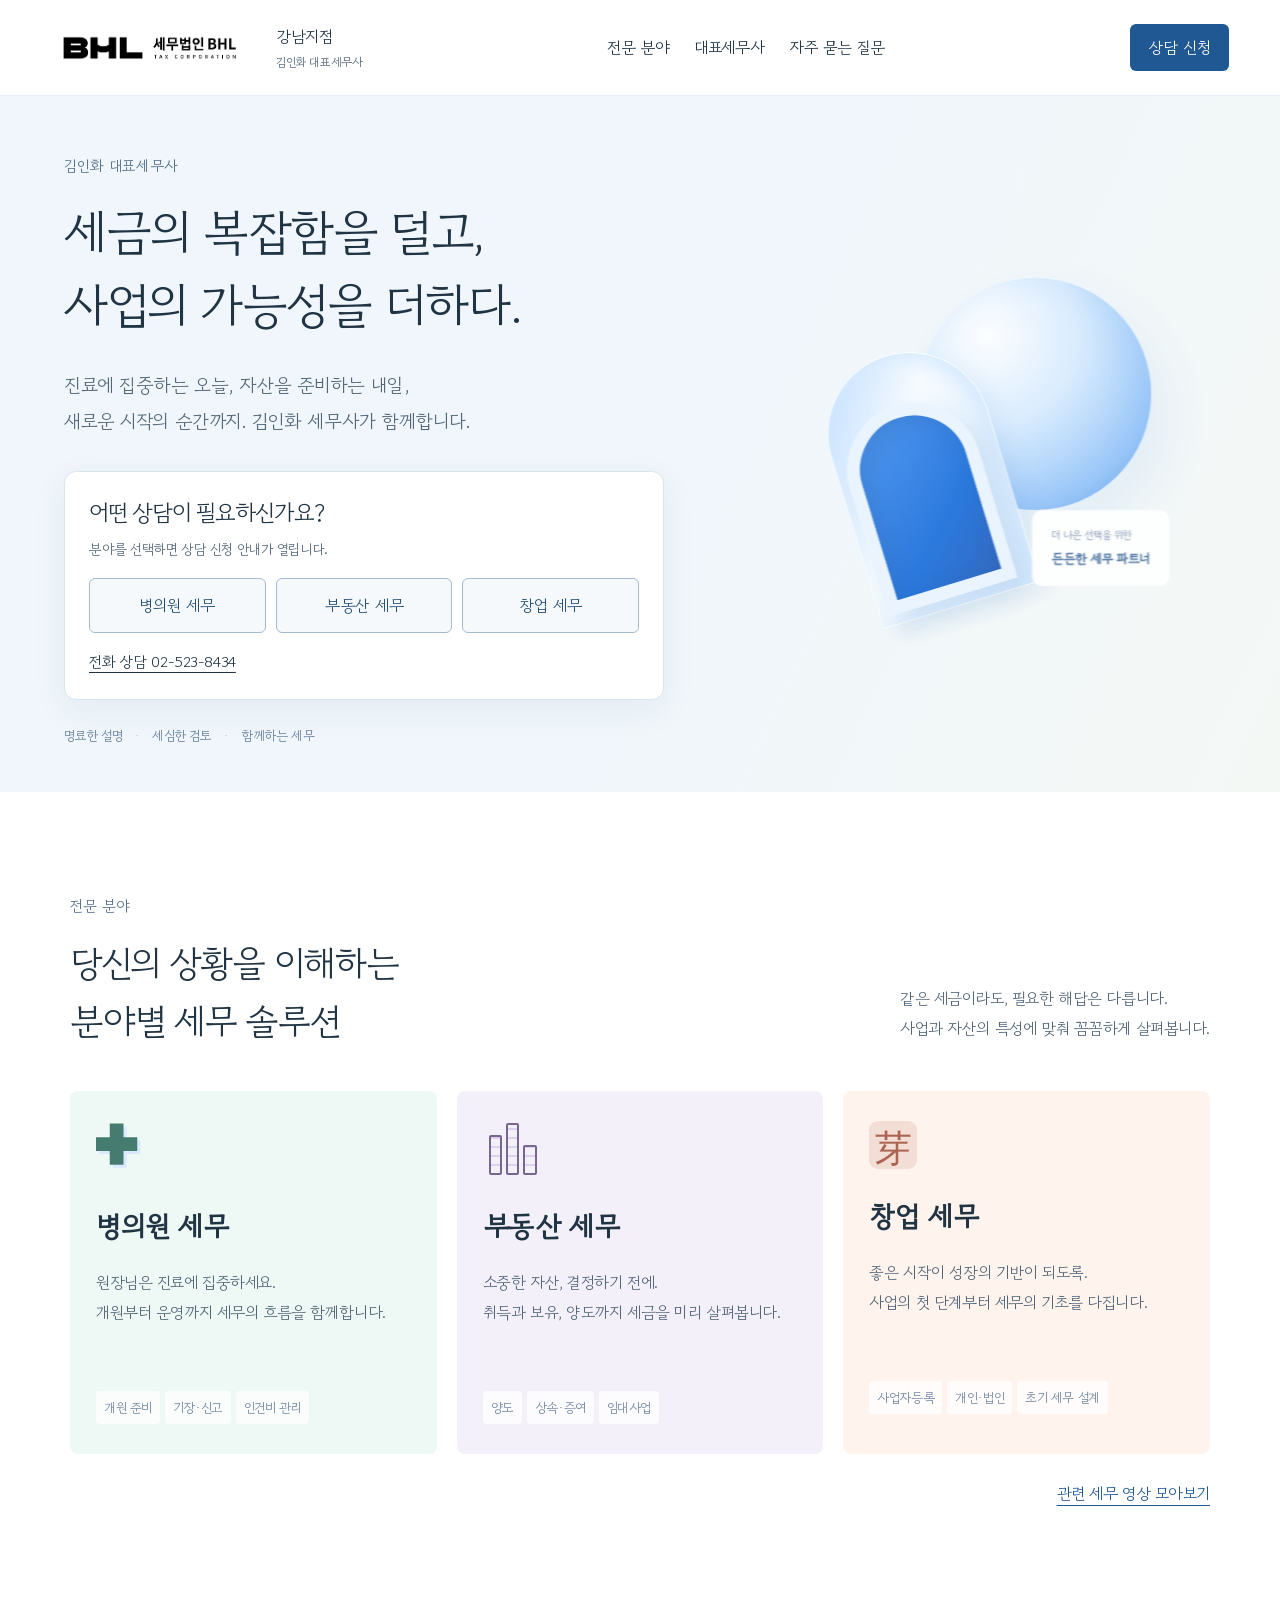
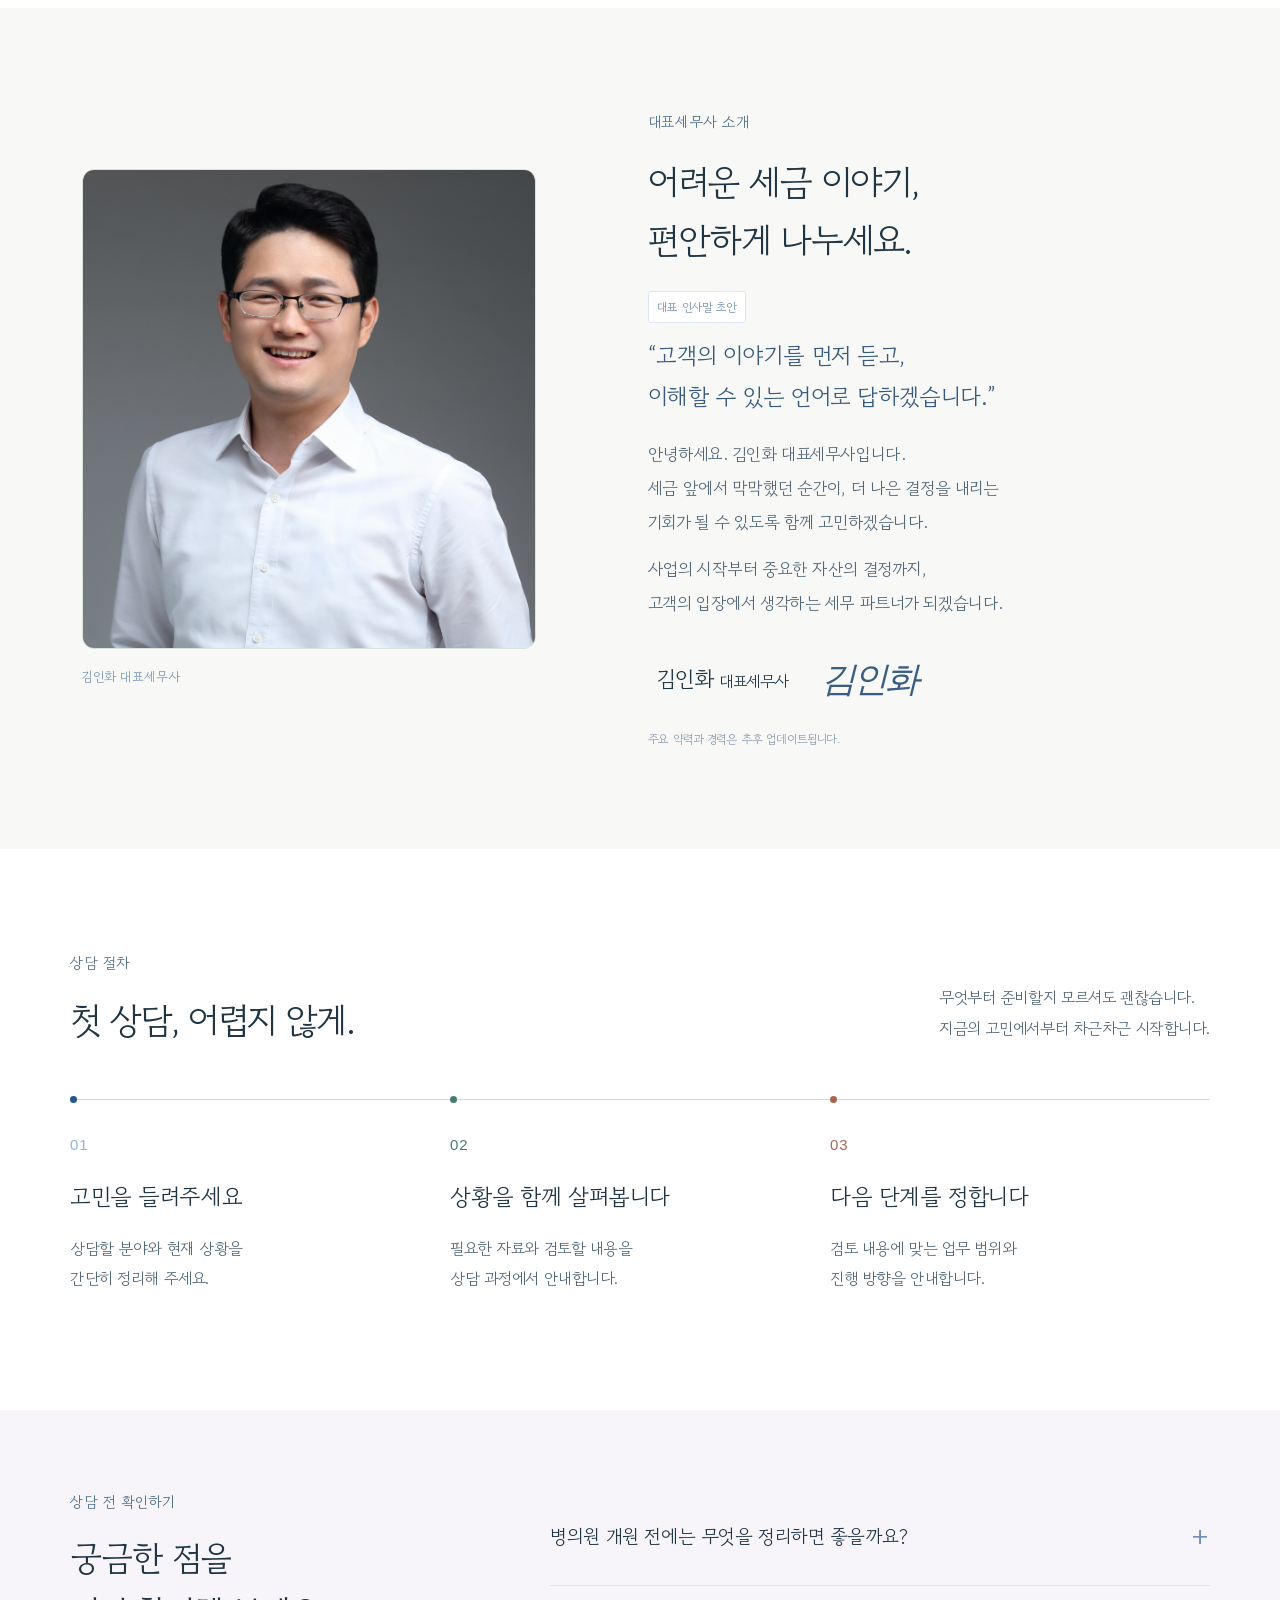
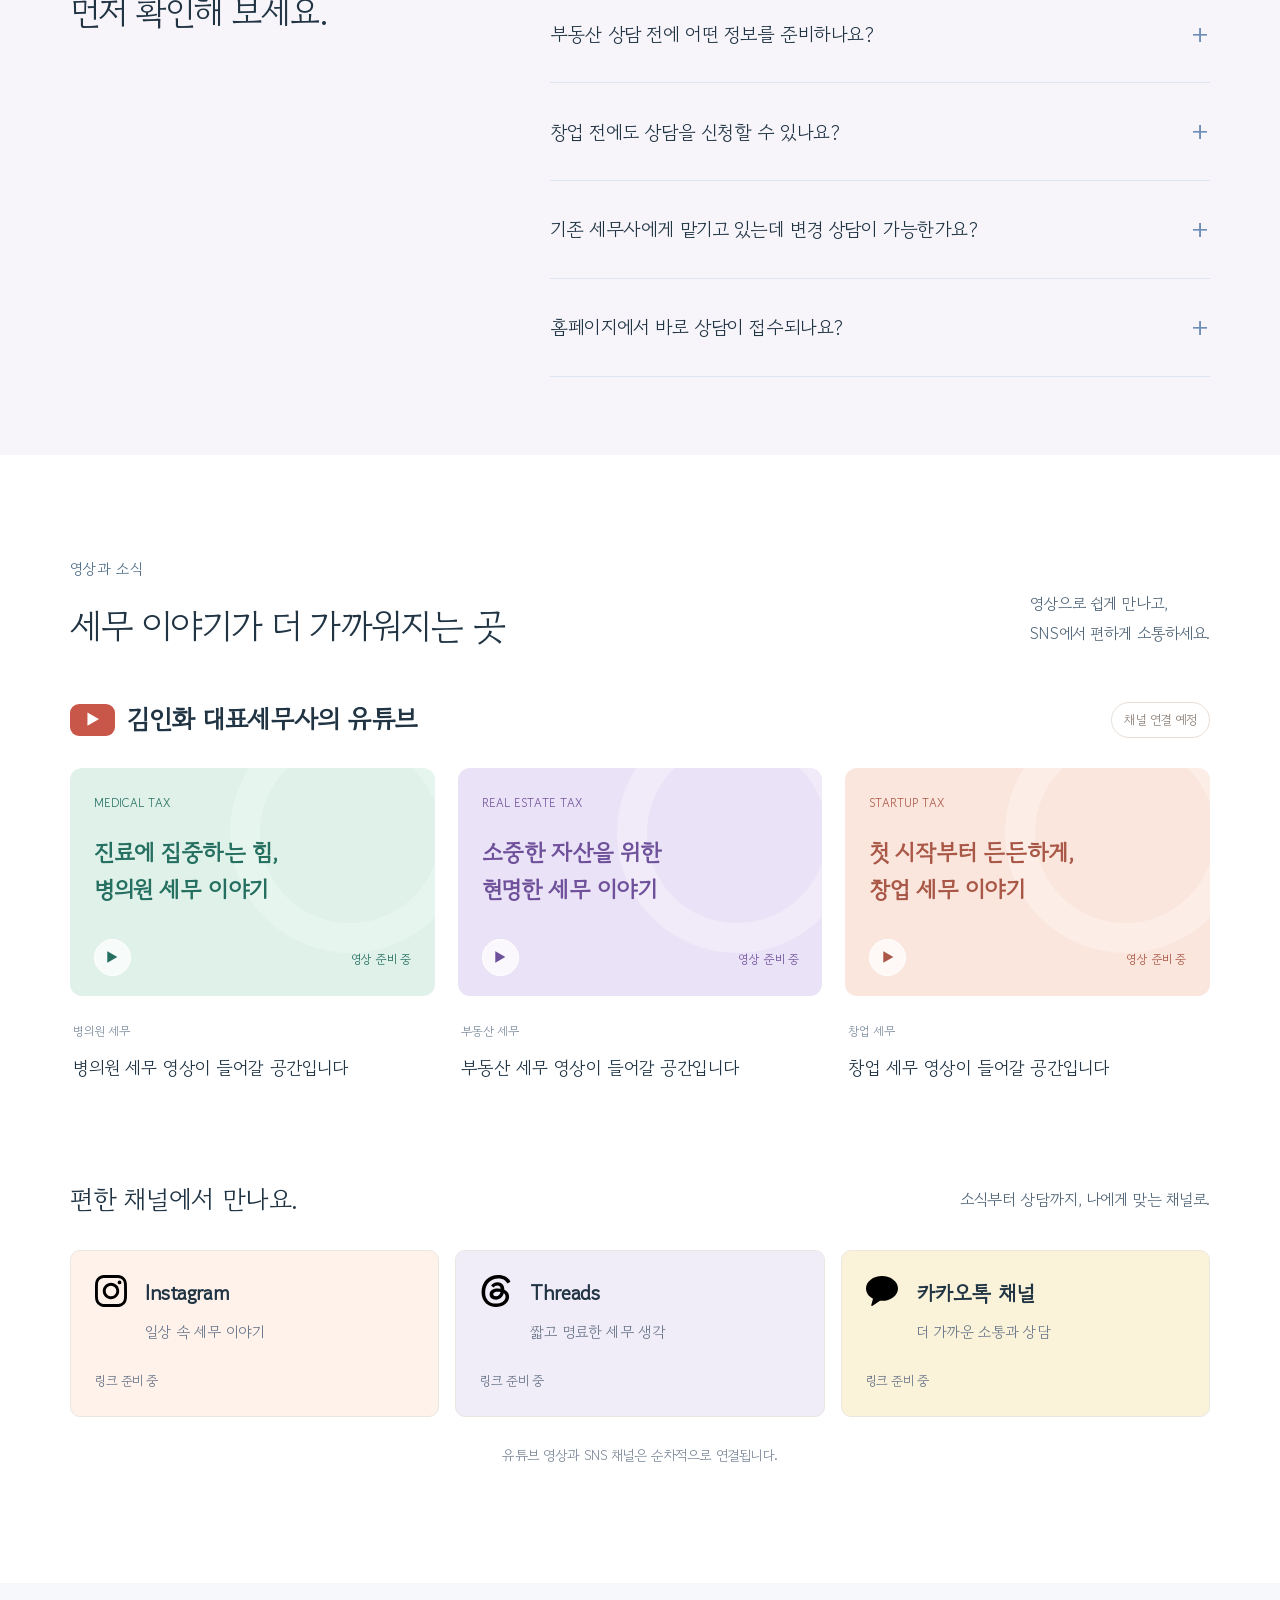
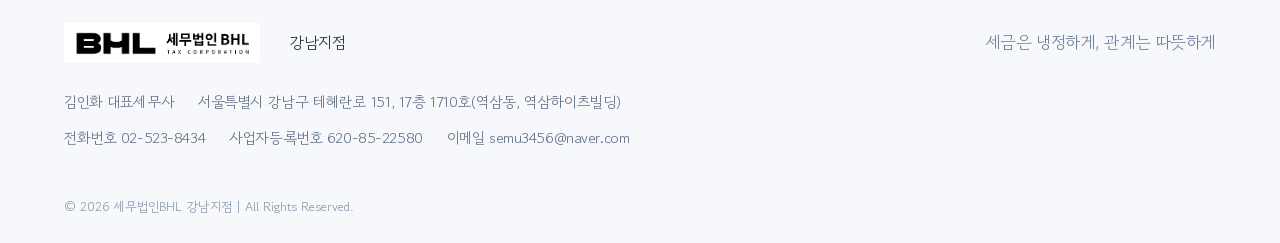
==== commit b877d3a0: "Standardize Kim Inhwa title across page metadata and channel heading" ====
--- a/index.html
+++ b/index.html
@@ -1,12 +1,12 @@
 <!doctype html>
-<html lang="ko"><head><meta charset="utf-8"><meta name="viewport" content="width=device-width,initial-scale=1"><title>김인화 세무사 | 사업의 가능성을 더하는 세무</title><meta name="description" content="김인화 대표세무사. 병의원 세무, 부동산 세무, 창업 세무를 이해하기 쉽게 안내합니다."><link rel="stylesheet" href="style.css"><link rel="icon" href="assets/bhl-logo-square.jpg"></head><body><a class="skip" href="#main">본문 바로가기</a>
+<html lang="ko"><head><meta charset="utf-8"><meta name="viewport" content="width=device-width,initial-scale=1"><title>김인화 대표세무사 | 세무법인 BHL 강남지점</title><meta name="description" content="김인화 대표세무사. 병의원 세무, 부동산 세무, 창업 세무를 이해하기 쉽게 안내합니다."><link rel="stylesheet" href="style.css"><link rel="icon" href="assets/bhl-logo-square.jpg"></head><body><a class="skip" href="#main">본문 바로가기</a>
 <header><a class="brand" href="#" aria-label="BHL 홈"><img class="brand-logo" src="assets/bhl-banner.jpg" alt="세무법인 BHL" width="455" height="93"><span class="branch-label">강남지점<small>김인화 대표세무사</small></span></a><nav id="nav" aria-label="주 메뉴"><a href="#services">전문 분야</a><a href="#about">대표세무사</a><a href="#faq">자주 묻는 질문</a></nav><button class="button small desktop-cta" type="button" data-consult>상담 신청</button><button class="menu" aria-label="메뉴 열기" aria-expanded="false" aria-controls="nav">☰</button></header>
 <main id="main"><section class="hero"><div class="hero-inner"><div class="hero-copy"><div class="eyebrow"><i></i> 김인화 대표세무사</div><h1>세금의 복잡함을 덜고,<br>사업의 <em>가능성을 더하다.</em></h1><p>진료에 집중하는 오늘, 자산을 준비하는 내일,<br>새로운 시작의 순간까지.<br class="mobile"> 김인화 세무사가 함께합니다.</p><div class="consult-start"><h2>어떤 상담이 필요하신가요?</h2><p>분야를 선택하면 상담 신청 안내가 열립니다.</p><div class="consult-choices"><button type="button" data-consult="병의원 세무">병의원 세무</button><button type="button" data-consult="부동산 세무">부동산 세무</button><button type="button" data-consult="창업 세무">창업 세무</button></div><a class="hero-phone" href="tel:025238434">전화 상담 02-523-8434</a></div><div class="hero-note"><span>명료한 설명</span><b>·</b><span>세심한 검토</span><b>·</b><span>함께하는 세무</span></div></div><div class="hero-art" aria-hidden="true"><div class="orb"></div><div class="arch arch-one"></div><div class="arch arch-two"></div><div class="art-line"></div><div class="floating-label"><div>더 나은 선택을 위한<small>든든한 세무 파트너</small></div></div></div></div><div class="hero-bottom"><span>당신의 일에 집중하세요.<br><strong>세무는 김인화가 함께 고민합니다.</strong></span></div></section>
 <section id="services" class="section"><div class="section-heading"><div><div class="eyebrow">전문 분야</div><h2>당신의 상황을 이해하는<br>분야별 세무 솔루션</h2></div><p>같은 세금이라도, 필요한 해답은 다릅니다.<br>사업과 자산의 특성에 맞춰 꼼꼼하게 살펴봅니다.</p></div><div class="services"><article class="service"><div class="service-icon medical">✚</div><h3>병의원 세무</h3><p>원장님은 진료에 집중하세요.<br>개원부터 운영까지 세무의 흐름을 함께합니다.</p><div class="tags"><span>개원 준비</span><span>기장·신고</span><span>인건비 관리</span></div></article><article class="service"><div class="service-icon building"><i></i><i></i><i></i></div><h3>부동산 세무</h3><p>소중한 자산, 결정하기 전에.<br>취득과 보유, 양도까지 세금을 미리 살펴봅니다.</p><div class="tags"><span>양도</span><span>상속·증여</span><span>임대사업</span></div></article><article class="service"><div class="service-icon startup" aria-hidden="true">芽</div><h3>창업 세무</h3><p>좋은 시작이 성장의 기반이 되도록.<br>사업의 첫 단계부터 세무의 기초를 다집니다.</p><div class="tags"><span>사업자등록</span><span>개인·법인</span><span>초기 세무 설계</span></div></article></div><p class="section-link"><a href="#contact">관련 세무 영상 모아보기</a></p></section>
 <section class="about-wrap" id="about"><div class="section about"><div class="portrait"><div class="portrait-frame"><img class="profile-photo" src="assets/kim-inhwa.jpg" alt="김인화 대표세무사" width="2105" height="2134" loading="lazy"></div><div class="portrait-tag">김인화 대표세무사</div></div><div class="about-copy"><div class="eyebrow">대표세무사 소개</div><h2>어려운 세금 이야기,<br><em>편안하게 나누세요.</em></h2><span class="draft-label">대표 인사말 초안</span><p class="quote">“고객의 이야기를 먼저 듣고,<br>이해할 수 있는 언어로 답하겠습니다.”</p><p>안녕하세요. 김인화 대표세무사입니다.<br>세금 앞에서 막막했던 순간이, 더 나은 결정을 내리는<br class="wide"> 기회가 될 수 있도록 함께 고민하겠습니다.</p><p>사업의 시작부터 중요한 자산의 결정까지,<br>고객의 입장에서 생각하는 세무 파트너가 되겠습니다.</p><div class="signature"><span><strong>김인화</strong> 대표세무사</span><span class="signature-script">김인화</span></div><div class="profile-note">주요 약력과 경력은 추후 업데이트됩니다.</div></div></div></section>
 <section class="section" id="process"><div class="section-heading"><div><div class="eyebrow">상담 절차</div><h2>첫 상담, 어렵지 않게.</h2></div><p>무엇부터 준비할지 모르셔도 괜찮습니다.<br>지금의 고민에서부터 차근차근 시작합니다.</p></div><div class="steps"><article><span>01</span><h3>고민을 들려주세요</h3><p>상담할 분야와 현재 상황을<br>간단히 정리해 주세요.</p></article><article><span>02</span><h3>상황을 함께 살펴봅니다</h3><p>필요한 자료와 검토할 내용을<br>상담 과정에서 안내합니다.</p></article><article><span>03</span><h3>다음 단계를 정합니다</h3><p>검토 내용에 맞는 업무 범위와<br>진행 방향을 안내합니다.</p></article></div></section>
 <section class="faq-wrap" id="faq"><div class="section faq"><div><div class="eyebrow">상담 전 확인하기</div><h2>궁금한 점을<br>먼저 확인해 보세요.</h2></div><div class="questions"><details><summary>병의원 개원 전에는 무엇을 정리하면 좋을까요?<span aria-hidden="true">+</span></summary><p>개원 예정일, 진료과, 임대차 계약 여부, 예상 인원, 의료장비 구입 계획을 적어두세요. 이미 운영 중이라면 최근 신고서와 매출·비용 현황이 도움이 됩니다. 첫 문의에서는 환자 정보가 포함된 자료를 보내지 않으셔도 됩니다.</p></details><details><summary>부동산 상담 전에 어떤 정보를 준비하나요?<span aria-hidden="true">+</span></summary><p>물건의 종류와 소재지, 취득 시기와 금액, 현재 소유 현황, 예정 거래와 시기를 정리해 주세요. 계약서나 등기 관련 자료가 있으면 보유 여부를 알려주세요. 주민등록번호와 계좌번호를 홈페이지에 입력할 필요는 없습니다.</p></details><details><summary>창업 전에도 상담을 신청할 수 있나요?<span aria-hidden="true">+</span></summary><p>네. 예정 업종, 사업장 소재지, 시작할 시기, 공동사업 여부, 예상 매출과 비용을 간단히 정리해 주세요. 개인사업자와 법인 중 고민 중이라면 아직 결정하지 않았다고 말씀해 주셔도 됩니다.</p></details><details><summary>기존 세무사에게 맡기고 있는데 변경 상담이 가능한가요?<span aria-hidden="true">+</span></summary><p>현재 맡기고 있는 업무, 최근 신고가 끝난 시점, 변경을 원하는 시기를 알려주세요. 기존 사무실의 장부와 신고서 등 인계 가능한 자료를 확인해 두면 상담에 도움이 됩니다.</p></details><details><summary>홈페이지에서 바로 상담이 접수되나요?<span aria-hidden="true">+</span></summary><p>상단에서 분야를 선택하면 준비사항과 전화 연결이 열립니다. 현재 홈페이지는 온라인 접수나 자료 업로드를 받지 않습니다. 전화 02-523-8434로 상담을 신청해 주세요. 비용과 업무 범위는 의뢰를 결정하기 전에 확인해 주세요.</p></details></div></div></section>
-<section class="section media-section" id="contact"><div class="section-heading"><div><div class="eyebrow">영상과 소식</div><h2>세무 이야기가 더 가까워지는 곳</h2></div><p>영상으로 쉽게 만나고,<br>SNS에서 편하게 소통하세요.</p></div><div class="youtube-heading"><span class="youtube-badge">▶</span><h3>김인화 세무사의 유튜브</h3><span class="coming">채널 연결 예정</span></div><div class="video-grid">
+<section class="section media-section" id="contact"><div class="section-heading"><div><div class="eyebrow">영상과 소식</div><h2>세무 이야기가 더 가까워지는 곳</h2></div><p>영상으로 쉽게 만나고,<br>SNS에서 편하게 소통하세요.</p></div><div class="youtube-heading"><span class="youtube-badge">▶</span><h3>김인화 대표세무사의 유튜브</h3><span class="coming">채널 연결 예정</span></div><div class="video-grid">
 <article class="video-card"><div class="video-cover cover-medical"><span class="video-category">MEDICAL TAX</span><strong>진료에 집중하는 힘,<br>병의원 세무 이야기</strong><span class="play-icon">▶</span><small>영상 준비 중</small></div><div class="video-caption"><span>병의원 세무</span><h4>병의원 세무 영상이 들어갈 공간입니다</h4></div></article>
 <article class="video-card"><div class="video-cover cover-estate"><span class="video-category">REAL ESTATE TAX</span><strong>소중한 자산을 위한<br>현명한 세무 이야기</strong><span class="play-icon">▶</span><small>영상 준비 중</small></div><div class="video-caption"><span>부동산 세무</span><h4>부동산 세무 영상이 들어갈 공간입니다</h4></div></article>
 <article class="video-card"><div class="video-cover cover-startup"><span class="video-category">STARTUP TAX</span><strong>첫 시작부터 든든하게,<br>창업 세무 이야기</strong><span class="play-icon">▶</span><small>영상 준비 중</small></div><div class="video-caption"><span>창업 세무</span><h4>창업 세무 영상이 들어갈 공간입니다</h4></div></article></div>
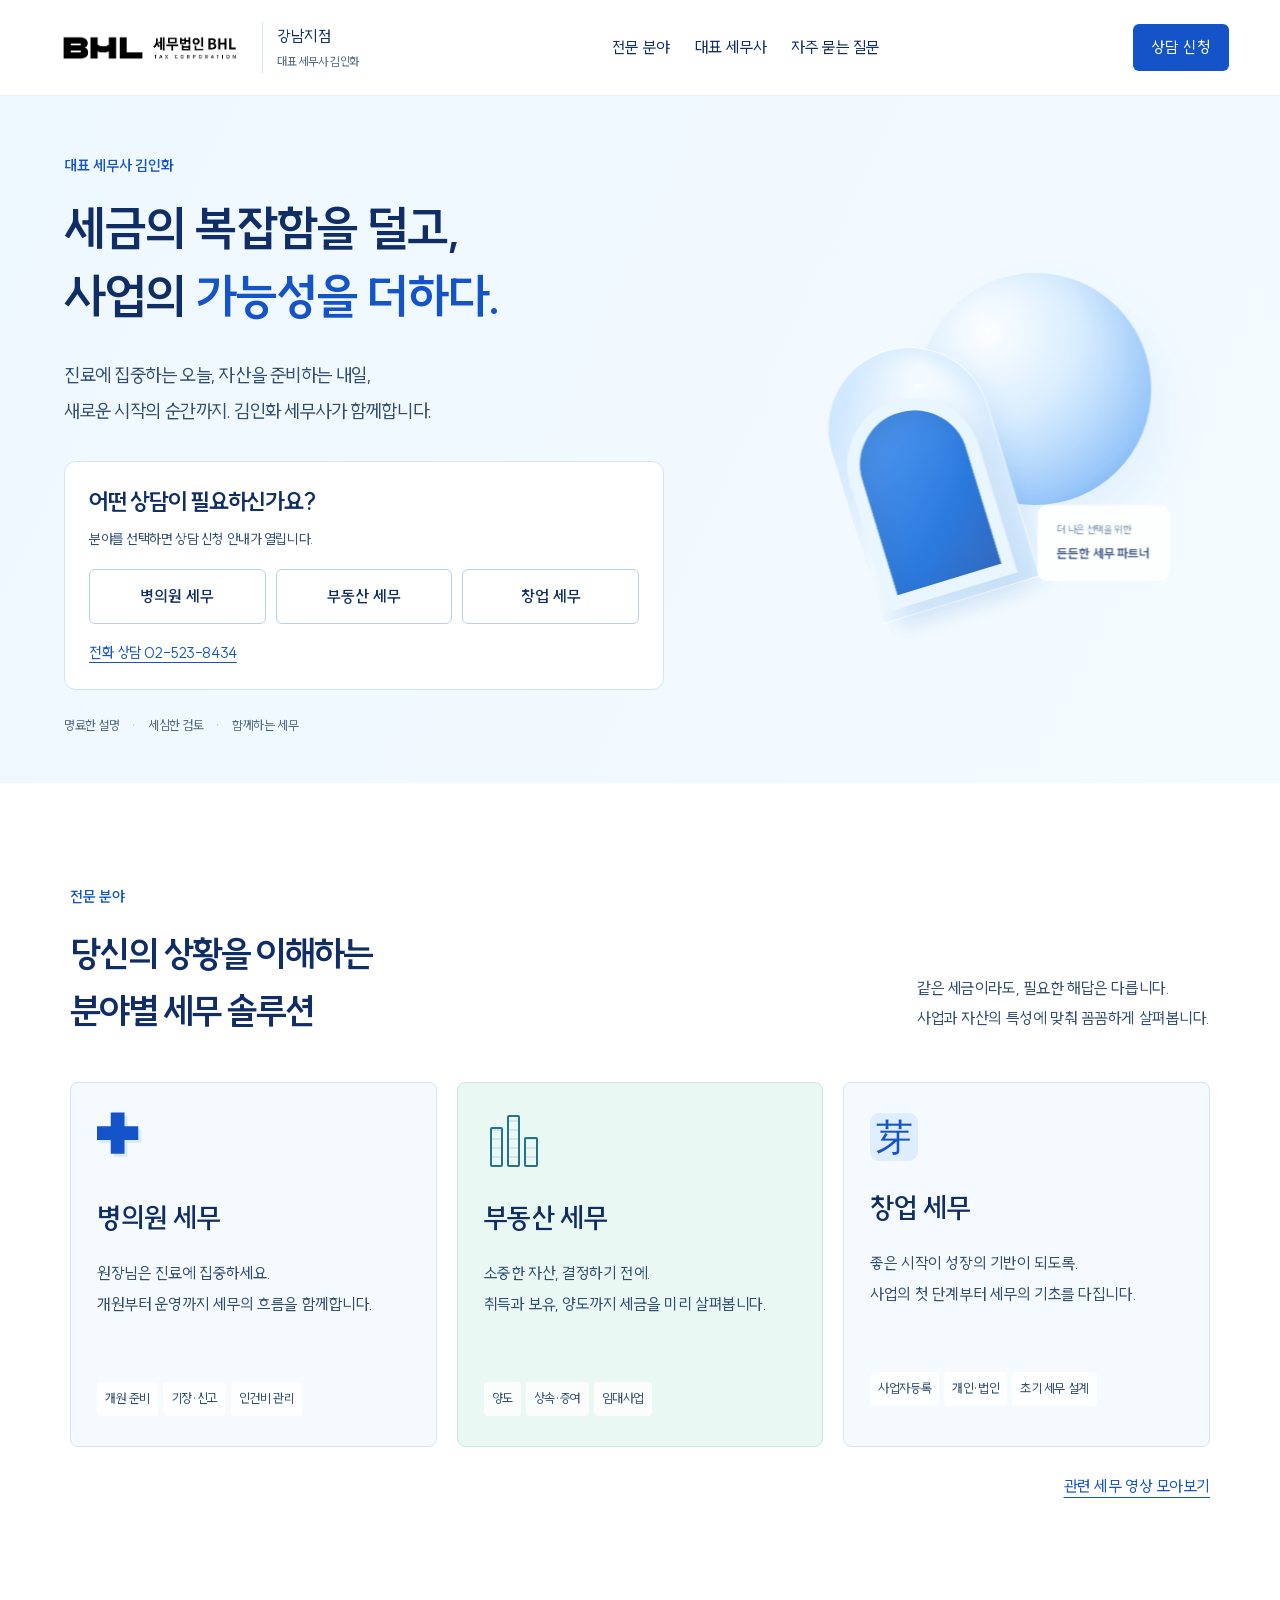
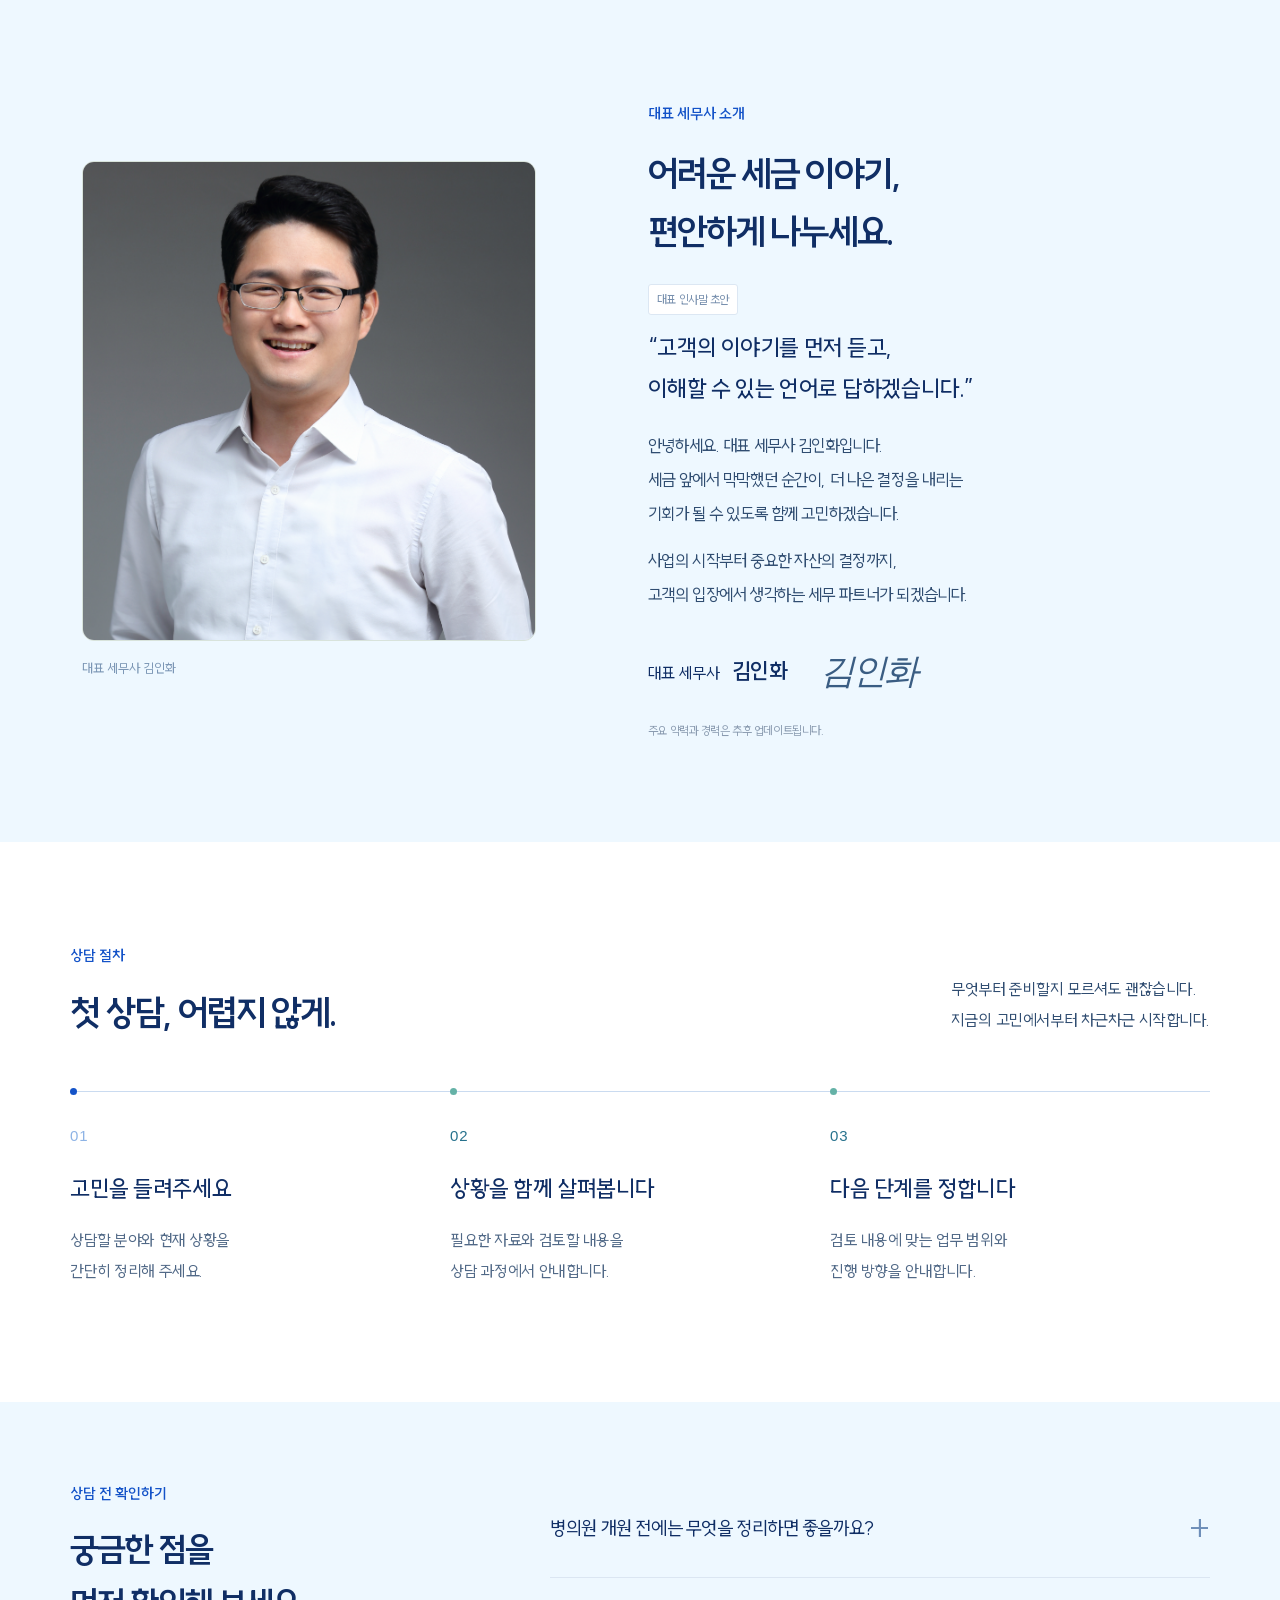
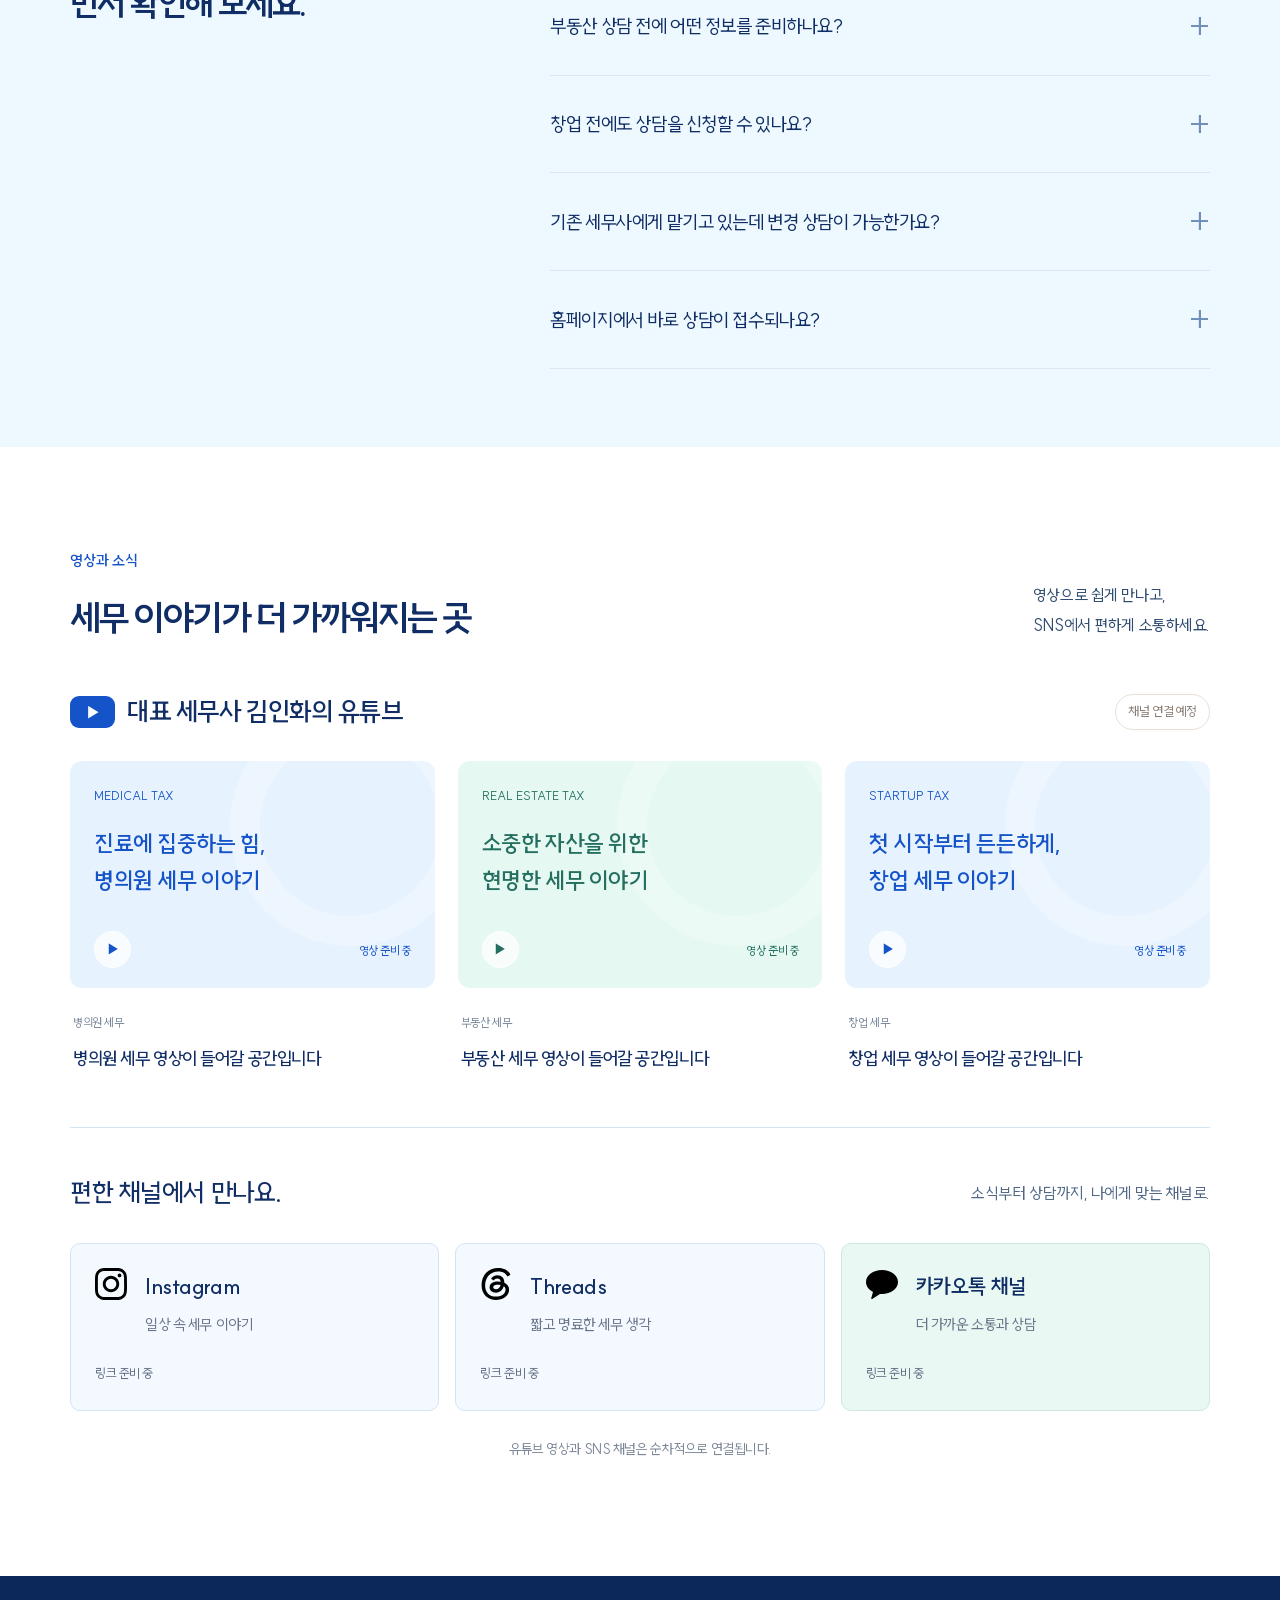
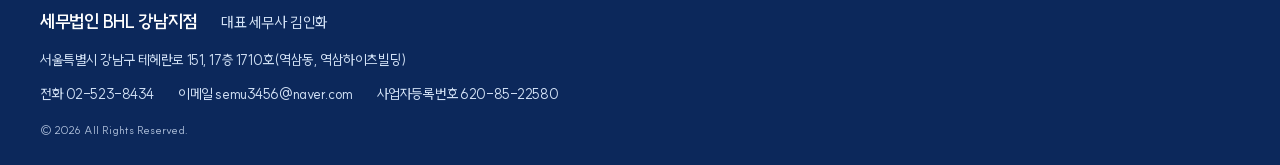
==== commit 100f0b88: "Align visual tone with corporate site and simplify footer details" ====
--- a/index.html
+++ b/index.html
@@ -1,14 +1,14 @@
 <!doctype html>
-<html lang="ko"><head><meta charset="utf-8"><meta name="viewport" content="width=device-width,initial-scale=1"><title>김인화 대표세무사 | 세무법인 BHL 강남지점</title><meta name="description" content="김인화 대표세무사. 병의원 세무, 부동산 세무, 창업 세무를 이해하기 쉽게 안내합니다."><link rel="stylesheet" href="style.css"><link rel="icon" href="assets/bhl-logo-square.jpg"></head><body><a class="skip" href="#main">본문 바로가기</a>
-<header><a class="brand" href="#" aria-label="BHL 홈"><img class="brand-logo" src="assets/bhl-banner.jpg" alt="세무법인 BHL" width="455" height="93"><span class="branch-label">강남지점<small>김인화 대표세무사</small></span></a><nav id="nav" aria-label="주 메뉴"><a href="#services">전문 분야</a><a href="#about">대표세무사</a><a href="#faq">자주 묻는 질문</a></nav><button class="button small desktop-cta" type="button" data-consult>상담 신청</button><button class="menu" aria-label="메뉴 열기" aria-expanded="false" aria-controls="nav">☰</button></header>
-<main id="main"><section class="hero"><div class="hero-inner"><div class="hero-copy"><div class="eyebrow"><i></i> 김인화 대표세무사</div><h1>세금의 복잡함을 덜고,<br>사업의 <em>가능성을 더하다.</em></h1><p>진료에 집중하는 오늘, 자산을 준비하는 내일,<br>새로운 시작의 순간까지.<br class="mobile"> 김인화 세무사가 함께합니다.</p><div class="consult-start"><h2>어떤 상담이 필요하신가요?</h2><p>분야를 선택하면 상담 신청 안내가 열립니다.</p><div class="consult-choices"><button type="button" data-consult="병의원 세무">병의원 세무</button><button type="button" data-consult="부동산 세무">부동산 세무</button><button type="button" data-consult="창업 세무">창업 세무</button></div><a class="hero-phone" href="tel:025238434">전화 상담 02-523-8434</a></div><div class="hero-note"><span>명료한 설명</span><b>·</b><span>세심한 검토</span><b>·</b><span>함께하는 세무</span></div></div><div class="hero-art" aria-hidden="true"><div class="orb"></div><div class="arch arch-one"></div><div class="arch arch-two"></div><div class="art-line"></div><div class="floating-label"><div>더 나은 선택을 위한<small>든든한 세무 파트너</small></div></div></div></div><div class="hero-bottom"><span>당신의 일에 집중하세요.<br><strong>세무는 김인화가 함께 고민합니다.</strong></span></div></section>
+<html lang="ko"><head><meta charset="utf-8"><meta name="viewport" content="width=device-width,initial-scale=1"><title>대표 세무사 김인화 | 세무법인 BHL 강남지점</title><meta name="description" content="대표 세무사 김인화. 병의원 세무, 부동산 세무, 창업 세무를 이해하기 쉽게 안내합니다."><link rel="stylesheet" href="style.css"><link rel="icon" href="assets/bhl-logo-square.jpg"></head><body><a class="skip" href="#main">본문 바로가기</a>
+<header><a class="brand" href="#" aria-label="BHL 홈"><img class="brand-logo" src="assets/bhl-banner.jpg" alt="세무법인 BHL" width="455" height="93"><span class="branch-label">강남지점<small>대표 세무사 김인화</small></span></a><nav id="nav" aria-label="주 메뉴"><a href="#services">전문 분야</a><a href="#about">대표 세무사</a><a href="#faq">자주 묻는 질문</a></nav><button class="button small desktop-cta" type="button" data-consult>상담 신청</button><button class="menu" aria-label="메뉴 열기" aria-expanded="false" aria-controls="nav">☰</button></header>
+<main id="main"><section class="hero"><div class="hero-inner"><div class="hero-copy"><div class="eyebrow"><i></i> 대표 세무사 김인화</div><h1>세금의 복잡함을 덜고,<br>사업의 <em>가능성을 더하다.</em></h1><p>진료에 집중하는 오늘, 자산을 준비하는 내일,<br>새로운 시작의 순간까지.<br class="mobile"> 김인화 세무사가 함께합니다.</p><div class="consult-start"><h2>어떤 상담이 필요하신가요?</h2><p>분야를 선택하면 상담 신청 안내가 열립니다.</p><div class="consult-choices"><button type="button" data-consult="병의원 세무">병의원 세무</button><button type="button" data-consult="부동산 세무">부동산 세무</button><button type="button" data-consult="창업 세무">창업 세무</button></div><a class="hero-phone" href="tel:025238434">전화 상담 02-523-8434</a></div><div class="hero-note"><span>명료한 설명</span><b>·</b><span>세심한 검토</span><b>·</b><span>함께하는 세무</span></div></div><div class="hero-art" aria-hidden="true"><div class="orb"></div><div class="arch arch-one"></div><div class="arch arch-two"></div><div class="art-line"></div><div class="floating-label"><div>더 나은 선택을 위한<small>든든한 세무 파트너</small></div></div></div></div><div class="hero-bottom"><span>당신의 일에 집중하세요.<br><strong>세무는 김인화가 함께 고민합니다.</strong></span></div></section>
 <section id="services" class="section"><div class="section-heading"><div><div class="eyebrow">전문 분야</div><h2>당신의 상황을 이해하는<br>분야별 세무 솔루션</h2></div><p>같은 세금이라도, 필요한 해답은 다릅니다.<br>사업과 자산의 특성에 맞춰 꼼꼼하게 살펴봅니다.</p></div><div class="services"><article class="service"><div class="service-icon medical">✚</div><h3>병의원 세무</h3><p>원장님은 진료에 집중하세요.<br>개원부터 운영까지 세무의 흐름을 함께합니다.</p><div class="tags"><span>개원 준비</span><span>기장·신고</span><span>인건비 관리</span></div></article><article class="service"><div class="service-icon building"><i></i><i></i><i></i></div><h3>부동산 세무</h3><p>소중한 자산, 결정하기 전에.<br>취득과 보유, 양도까지 세금을 미리 살펴봅니다.</p><div class="tags"><span>양도</span><span>상속·증여</span><span>임대사업</span></div></article><article class="service"><div class="service-icon startup" aria-hidden="true">芽</div><h3>창업 세무</h3><p>좋은 시작이 성장의 기반이 되도록.<br>사업의 첫 단계부터 세무의 기초를 다집니다.</p><div class="tags"><span>사업자등록</span><span>개인·법인</span><span>초기 세무 설계</span></div></article></div><p class="section-link"><a href="#contact">관련 세무 영상 모아보기</a></p></section>
-<section class="about-wrap" id="about"><div class="section about"><div class="portrait"><div class="portrait-frame"><img class="profile-photo" src="assets/kim-inhwa.jpg" alt="김인화 대표세무사" width="2105" height="2134" loading="lazy"></div><div class="portrait-tag">김인화 대표세무사</div></div><div class="about-copy"><div class="eyebrow">대표세무사 소개</div><h2>어려운 세금 이야기,<br><em>편안하게 나누세요.</em></h2><span class="draft-label">대표 인사말 초안</span><p class="quote">“고객의 이야기를 먼저 듣고,<br>이해할 수 있는 언어로 답하겠습니다.”</p><p>안녕하세요. 김인화 대표세무사입니다.<br>세금 앞에서 막막했던 순간이, 더 나은 결정을 내리는<br class="wide"> 기회가 될 수 있도록 함께 고민하겠습니다.</p><p>사업의 시작부터 중요한 자산의 결정까지,<br>고객의 입장에서 생각하는 세무 파트너가 되겠습니다.</p><div class="signature"><span><strong>김인화</strong> 대표세무사</span><span class="signature-script">김인화</span></div><div class="profile-note">주요 약력과 경력은 추후 업데이트됩니다.</div></div></div></section>
+<section class="about-wrap" id="about"><div class="section about"><div class="portrait"><div class="portrait-frame"><img class="profile-photo" src="assets/kim-inhwa.jpg" alt="대표 세무사 김인화" width="2105" height="2134" loading="lazy"></div><div class="portrait-tag">대표 세무사 김인화</div></div><div class="about-copy"><div class="eyebrow">대표 세무사 소개</div><h2>어려운 세금 이야기,<br><em>편안하게 나누세요.</em></h2><span class="draft-label">대표 인사말 초안</span><p class="quote">“고객의 이야기를 먼저 듣고,<br>이해할 수 있는 언어로 답하겠습니다.”</p><p>안녕하세요. 대표 세무사 김인화입니다.<br>세금 앞에서 막막했던 순간이, 더 나은 결정을 내리는<br class="wide"> 기회가 될 수 있도록 함께 고민하겠습니다.</p><p>사업의 시작부터 중요한 자산의 결정까지,<br>고객의 입장에서 생각하는 세무 파트너가 되겠습니다.</p><div class="signature"><span>대표 세무사 <strong>김인화</strong></span><span class="signature-script">김인화</span></div><div class="profile-note">주요 약력과 경력은 추후 업데이트됩니다.</div></div></div></section>
 <section class="section" id="process"><div class="section-heading"><div><div class="eyebrow">상담 절차</div><h2>첫 상담, 어렵지 않게.</h2></div><p>무엇부터 준비할지 모르셔도 괜찮습니다.<br>지금의 고민에서부터 차근차근 시작합니다.</p></div><div class="steps"><article><span>01</span><h3>고민을 들려주세요</h3><p>상담할 분야와 현재 상황을<br>간단히 정리해 주세요.</p></article><article><span>02</span><h3>상황을 함께 살펴봅니다</h3><p>필요한 자료와 검토할 내용을<br>상담 과정에서 안내합니다.</p></article><article><span>03</span><h3>다음 단계를 정합니다</h3><p>검토 내용에 맞는 업무 범위와<br>진행 방향을 안내합니다.</p></article></div></section>
 <section class="faq-wrap" id="faq"><div class="section faq"><div><div class="eyebrow">상담 전 확인하기</div><h2>궁금한 점을<br>먼저 확인해 보세요.</h2></div><div class="questions"><details><summary>병의원 개원 전에는 무엇을 정리하면 좋을까요?<span aria-hidden="true">+</span></summary><p>개원 예정일, 진료과, 임대차 계약 여부, 예상 인원, 의료장비 구입 계획을 적어두세요. 이미 운영 중이라면 최근 신고서와 매출·비용 현황이 도움이 됩니다. 첫 문의에서는 환자 정보가 포함된 자료를 보내지 않으셔도 됩니다.</p></details><details><summary>부동산 상담 전에 어떤 정보를 준비하나요?<span aria-hidden="true">+</span></summary><p>물건의 종류와 소재지, 취득 시기와 금액, 현재 소유 현황, 예정 거래와 시기를 정리해 주세요. 계약서나 등기 관련 자료가 있으면 보유 여부를 알려주세요. 주민등록번호와 계좌번호를 홈페이지에 입력할 필요는 없습니다.</p></details><details><summary>창업 전에도 상담을 신청할 수 있나요?<span aria-hidden="true">+</span></summary><p>네. 예정 업종, 사업장 소재지, 시작할 시기, 공동사업 여부, 예상 매출과 비용을 간단히 정리해 주세요. 개인사업자와 법인 중 고민 중이라면 아직 결정하지 않았다고 말씀해 주셔도 됩니다.</p></details><details><summary>기존 세무사에게 맡기고 있는데 변경 상담이 가능한가요?<span aria-hidden="true">+</span></summary><p>현재 맡기고 있는 업무, 최근 신고가 끝난 시점, 변경을 원하는 시기를 알려주세요. 기존 사무실의 장부와 신고서 등 인계 가능한 자료를 확인해 두면 상담에 도움이 됩니다.</p></details><details><summary>홈페이지에서 바로 상담이 접수되나요?<span aria-hidden="true">+</span></summary><p>상단에서 분야를 선택하면 준비사항과 전화 연결이 열립니다. 현재 홈페이지는 온라인 접수나 자료 업로드를 받지 않습니다. 전화 02-523-8434로 상담을 신청해 주세요. 비용과 업무 범위는 의뢰를 결정하기 전에 확인해 주세요.</p></details></div></div></section>
-<section class="section media-section" id="contact"><div class="section-heading"><div><div class="eyebrow">영상과 소식</div><h2>세무 이야기가 더 가까워지는 곳</h2></div><p>영상으로 쉽게 만나고,<br>SNS에서 편하게 소통하세요.</p></div><div class="youtube-heading"><span class="youtube-badge">▶</span><h3>김인화 대표세무사의 유튜브</h3><span class="coming">채널 연결 예정</span></div><div class="video-grid">
+<section class="section media-section" id="contact"><div class="section-heading"><div><div class="eyebrow">영상과 소식</div><h2>세무 이야기가 더 가까워지는 곳</h2></div><p>영상으로 쉽게 만나고,<br>SNS에서 편하게 소통하세요.</p></div><div class="youtube-heading"><span class="youtube-badge">▶</span><h3>대표 세무사 김인화의 유튜브</h3><span class="coming">채널 연결 예정</span></div><div class="video-grid">
 <article class="video-card"><div class="video-cover cover-medical"><span class="video-category">MEDICAL TAX</span><strong>진료에 집중하는 힘,<br>병의원 세무 이야기</strong><span class="play-icon">▶</span><small>영상 준비 중</small></div><div class="video-caption"><span>병의원 세무</span><h4>병의원 세무 영상이 들어갈 공간입니다</h4></div></article>
 <article class="video-card"><div class="video-cover cover-estate"><span class="video-category">REAL ESTATE TAX</span><strong>소중한 자산을 위한<br>현명한 세무 이야기</strong><span class="play-icon">▶</span><small>영상 준비 중</small></div><div class="video-caption"><span>부동산 세무</span><h4>부동산 세무 영상이 들어갈 공간입니다</h4></div></article>
 <article class="video-card"><div class="video-cover cover-startup"><span class="video-category">STARTUP TAX</span><strong>첫 시작부터 든든하게,<br>창업 세무 이야기</strong><span class="play-icon">▶</span><small>영상 준비 중</small></div><div class="video-caption"><span>창업 세무</span><h4>창업 세무 영상이 들어갈 공간입니다</h4></div></article></div>
 <div class="social-heading"><h3>편한 채널에서 만나요.</h3><p>소식부터 상담까지, 나에게 맞는 채널로.</p></div><div class="social-grid"><div class="social-card instagram"><img class="social-logo" src="assets/instagram.svg" alt="Instagram" width="32" height="32"><div><h4>Instagram</h4><p>일상 속 세무 이야기</p></div><span class="social-state">링크 준비 중</span></div><div class="social-card threads"><img class="social-logo" src="assets/threads.svg" alt="Threads" width="32" height="32"><div><h4>Threads</h4><p>짧고 명료한 세무 생각</p></div><span class="social-state">링크 준비 중</span></div><div class="social-card kakao"><img class="social-logo" src="assets/kakao.svg" alt="카카오톡" width="32" height="32"><div><h4>카카오톡 채널</h4><p>더 가까운 소통과 상담</p></div><span class="social-state">링크 준비 중</span></div><div class="social-card more-social"><span class="social-symbol">＋</span><div><h4>더 많은 채널</h4><p>블로그 등 새로운 소식</p></div><span class="social-state">추가 예정</span></div></div><p class="channel-note">유튜브 영상과 SNS 채널은 순차적으로 연결됩니다.</p></section>
-</main><footer><div class="footer-top"><a class="brand" href="#"><img class="brand-logo" src="assets/bhl-banner.jpg" alt="세무법인 BHL" width="455" height="93"><span class="branch-label">강남지점</span></a><span>세금은 냉정하게, 관계는 따뜻하게</span></div><div class="footer-info"><div class="office-line"><span>김인화 대표세무사</span><span>서울특별시 강남구 테헤란로 151, 17층 1710호(역삼동, 역삼하이츠빌딩)</span></div><div class="office-line"><a href="tel:025238434">전화번호 02-523-8434</a><span>사업자등록번호 620-85-22580</span><a href="mailto:semu3456@naver.com">이메일 semu3456@naver.com</a></div></div><div class="footer-bottom"><span>© 2026 세무법인BHL 강남지점 | All Rights Reserved.</span></div></footer><button class="mobile-contact" type="button" data-consult>상담 신청</button><dialog id="consult-dialog" aria-labelledby="consult-title"><div class="dialog-heading"><span>김인화 대표세무사</span><button type="button" id="close-consult" aria-label="상담 신청 창 닫기">닫기</button></div><h2 id="consult-title">상담 신청</h2><p>상담 분야를 고르고, 전화로 편하게 문의해 주세요.</p><label for="consult-field">상담 분야</label><select id="consult-field"><option>병의원 세무</option><option>부동산 세무</option><option>창업 세무</option><option>기타 세무 상담</option></select><div class="preparation"><h3>미리 정리하면 좋은 내용</h3><p id="consult-preparation"></p></div><label for="consult-note">상담 메모 <small>선택 · 이 창에서만 사용</small></label><textarea id="consult-note" rows="3" maxlength="1500" placeholder="궁금한 점만 간단히 적어두세요. 주민등록번호·계좌번호·환자정보는 입력하지 마세요."></textarea><div class="dialog-actions"><a class="button" href="tel:025238434">전화로 상담 신청</a><button class="secondary-button" type="button" id="copy-note">상담 메모 복사</button></div><p class="dialog-phone">전화번호 02-523-8434</p><p class="privacy-note">입력 내용은 서버로 전송하거나 브라우저에 저장하지 않습니다. 창을 닫으면 메모가 지워집니다. 복사를 누른 경우에만 클립보드에 복사됩니다.</p><p id="consult-status" role="status"></p></dialog><script src="script.js" defer></script></body></html>
+</main><footer class="simple-footer"><div class="footer-shell"><p class="office-name">세무법인 BHL 강남지점 <span>대표 세무사 김인화</span></p><address>서울특별시 강남구 테헤란로 151, 17층 1710호(역삼동, 역삼하이츠빌딩)</address><div class="office-contacts"><a href="tel:025238434">전화 02-523-8434</a><a href="mailto:semu3456@naver.com">이메일 semu3456@naver.com</a><span>사업자등록번호 620-85-22580</span></div><p class="office-copyright">© 2026 All Rights Reserved.</p></div></footer><button class="mobile-contact" type="button" data-consult>상담 신청</button><dialog id="consult-dialog" aria-labelledby="consult-title"><div class="dialog-heading"><span>대표 세무사 김인화</span><button type="button" id="close-consult" aria-label="상담 신청 창 닫기">닫기</button></div><h2 id="consult-title">상담 신청</h2><p>상담 분야를 고르고, 전화로 편하게 문의해 주세요.</p><label for="consult-field">상담 분야</label><select id="consult-field"><option>병의원 세무</option><option>부동산 세무</option><option>창업 세무</option><option>기타 세무 상담</option></select><div class="preparation"><h3>미리 정리하면 좋은 내용</h3><p id="consult-preparation"></p></div><label for="consult-note">상담 메모 <small>선택 · 이 창에서만 사용</small></label><textarea id="consult-note" rows="3" maxlength="1500" placeholder="궁금한 점만 간단히 적어두세요. 주민등록번호·계좌번호·환자정보는 입력하지 마세요."></textarea><div class="dialog-actions"><a class="button" href="tel:025238434">전화로 상담 신청</a><button class="secondary-button" type="button" id="copy-note">상담 메모 복사</button></div><p class="dialog-phone">전화번호 02-523-8434</p><p class="privacy-note">입력 내용은 서버로 전송하거나 브라우저에 저장하지 않습니다. 창을 닫으면 메모가 지워집니다. 복사를 누른 경우에만 클립보드에 복사됩니다.</p><p id="consult-status" role="status"></p></dialog><script src="script.js" defer></script></body></html>
--- a/style.css
+++ b/style.css
@@ -27,3 +27,10 @@
 @media(max-width:760px){header{height:86px;padding:14px 20px}.brand-logo{width:157px}.branch-label{font-size:13px}.branch-label small{font-size:10px}.brand{gap:10px}nav{font-size:18px;top:86px}.hero-inner{grid-template-columns:1fr;padding:42px 24px}.hero-art{display:none}h1{font-size:clamp(31px,8.5vw,40px);line-height:1.5}.hero p{font-size:17px;line-height:1.9}.eyebrow{font-size:14px}.hero-note{font-size:12px}.consult-start{margin-top:24px;padding:20px 17px}.consult-start h2{font-size:21px}.consult-start p{font-size:13px}.consult-choices{gap:7px}.consult-choices button{font-size:14px;padding:12px 5px}.section{padding:60px 24px}h2,.section-heading h2,.about-copy h2,.faq h2{font-size:29px}.section-heading p{font-size:15px}.service-icon{position:static}.service h3{font-size:26px;margin:18px 0 12px}.service p{font-size:16px;padding:0;min-height:0}.tags span{font-size:13px}.about-copy p{font-size:16px}.about-copy .quote{font-size:22px}.steps h3{font-size:22px}.steps p{font-size:16px}.faq{grid-template-columns:1fr;gap:15px}.faq .eyebrow{font-size:14px}summary{font-size:18px}details p{font-size:16px;padding-right:0}.youtube-heading h3{font-size:22px}.video-cover strong{font-size:23px}.video-caption h4{font-size:17px}.social-grid{grid-template-columns:1fr}.social-card{flex-wrap:nowrap;align-items:center;padding:20px;gap:15px}.social-state{flex-basis:auto;margin-left:auto;font-size:12px}.social-card h4{font-size:19px}.social-card p{font-size:14px}.social-heading p{font-size:15px}.footer-top{align-items:flex-start;flex-direction:column}.footer-top>span{display:block;font-size:16px}.footer-info{font-size:14px}.footer-info .office-line span{display:inline;margin:0}.office-line{gap:7px 20px}.footer-info .office-line:first-child>span:last-child{flex-basis:100%}.footer-bottom{font-size:12px;line-height:1.9}.mobile-contact{display:flex;justify-content:center;font-size:17px;min-height:52px}.dialog-actions{flex-direction:column}#consult-dialog{padding:22px}#consult-dialog h2{font-size:28px}.dialog-heading{font-size:13px}.section-link{text-align:left;font-size:15px}}
 
 .portrait-frame{border-radius:12px;height:480px;background:#eef1f0}.portrait-frame:before{display:none}.profile-photo{display:block;width:100%;height:100%;object-fit:cover;object-position:center 20%}@media(max-width:760px){.portrait-frame{height:380px}}
+
+/* Shared compact office details */
+.simple-footer{background:#0c285b;color:#e0ebfb;padding:30px 0 24px;border:0;line-height:1.8}.footer-shell{width:min(1240px,calc(100% - 80px));margin:0 auto}.simple-footer .office-name{margin:0 0 9px;color:#fff;font-size:18px;font-weight:650;letter-spacing:-.3px;display:flex;gap:10px 24px;align-items:baseline;flex-wrap:wrap}.simple-footer .office-name span{font-size:15px;font-weight:400;color:#d2e1f5}.simple-footer address{font-style:normal;font-size:14px;margin:0;color:#d2e1f5;line-height:1.9}.simple-footer .office-contacts{display:flex;flex-wrap:wrap;gap:5px 24px;font-size:14px;margin-top:8px;color:#d2e1f5}.simple-footer .office-contacts a{color:inherit;text-decoration:none}.simple-footer .office-contacts a:hover{text-decoration:underline;color:white}.simple-footer .office-copyright{margin:14px 0 0;font-size:11px;color:#aebfda;letter-spacing:0}.simple-footer a:focus-visible{outline:3px solid #8cbaff;outline-offset:4px}@media(max-width:650px){.footer-shell{width:calc(100% - 40px)}.simple-footer{padding:25px 0 24px}.simple-footer .office-name{font-size:17px;gap:3px 18px}.simple-footer .office-name span{font-size:14px}.simple-footer address{font-size:13px}.simple-footer .office-contacts{font-size:13px;gap:5px 18px}.simple-footer .office-copyright{font-size:11px}}
+
+/* Palette and type shared with the corporate formation site */
+@font-face{font-family:SUITE;src:url('assets/SUITE-Variable.woff2') format('woff2');font-weight:100 900;font-display:swap}
+:root{--navy:#102e65;--blue:#1453c8;--muted:#516987;--line:#d3e4f3;--pale:#eef8ff;--mint:#e5f8f2}body,button,input,select,textarea{font-family:SUITE,sans-serif}body{color:var(--navy)}h1,h2,h3,h4{font-weight:700}h1{line-height:1.4;letter-spacing:-1.5px}h1 em{color:var(--blue)}.hero{background:linear-gradient(115deg,#eef8ff,#f4fbff)}.hero p,.section-heading p,.service p,.about-copy p,details p{color:#304d71}.eyebrow{color:#1453c8;font-weight:600}.button,.mobile-contact{background:#1453c8}.button:hover,.mobile-contact:hover{background:#103f9a}.consult-start{box-shadow:none;border-color:#d3e4f3}.consult-choices button{background:#fff;border-color:#b7d0ea;color:#102e65;font-weight:600}.consult-choices button:hover{background:#eef8ff;border-color:#1453c8}.hero-phone{color:#1453c8}.hero-note{color:#516987}.about-wrap,.faq-wrap{background:#eef8ff}.services .service:nth-child(1),.services .service:nth-child(3){background:#f5faff;border-color:#d3e4f3}.services .service:nth-child(2){background:#eaf8f3;border-color:#cde8df}.services .service:nth-child(1) .service-icon,.services .service:nth-child(3) .service-icon{color:#1453c8}.startup{background:#dfeeff}.building i{border-color:#26718c;background:repeating-linear-gradient(0deg,transparent 0 7px,#d0e5ed 7px 9px)}.tags span{background:#fff;color:#304d71}.steps article:nth-child(2):before,.steps article:nth-child(3):before{background:#65b2a7}.steps article:nth-child(2)>span,.steps article:nth-child(3)>span{color:#26718c}.cover-medical,.cover-startup{background:#e7f2ff;color:#1453c8}.cover-estate{background:#e5f8f2;color:#246f60}.instagram,.threads{background:#f4f9ff;border-color:#d3e4f3}.kakao{background:#eaf8f3;border-color:#cde8df}.youtube-badge{background:#1453c8}.signature strong{font-weight:650}.about-copy .quote{color:#102e65}.floating-label small{color:#102e65}.simple-footer .office-name{font-weight:650}@media(max-width:760px){.simple-footer{padding-bottom:88px}h1{letter-spacing:-1px}}
